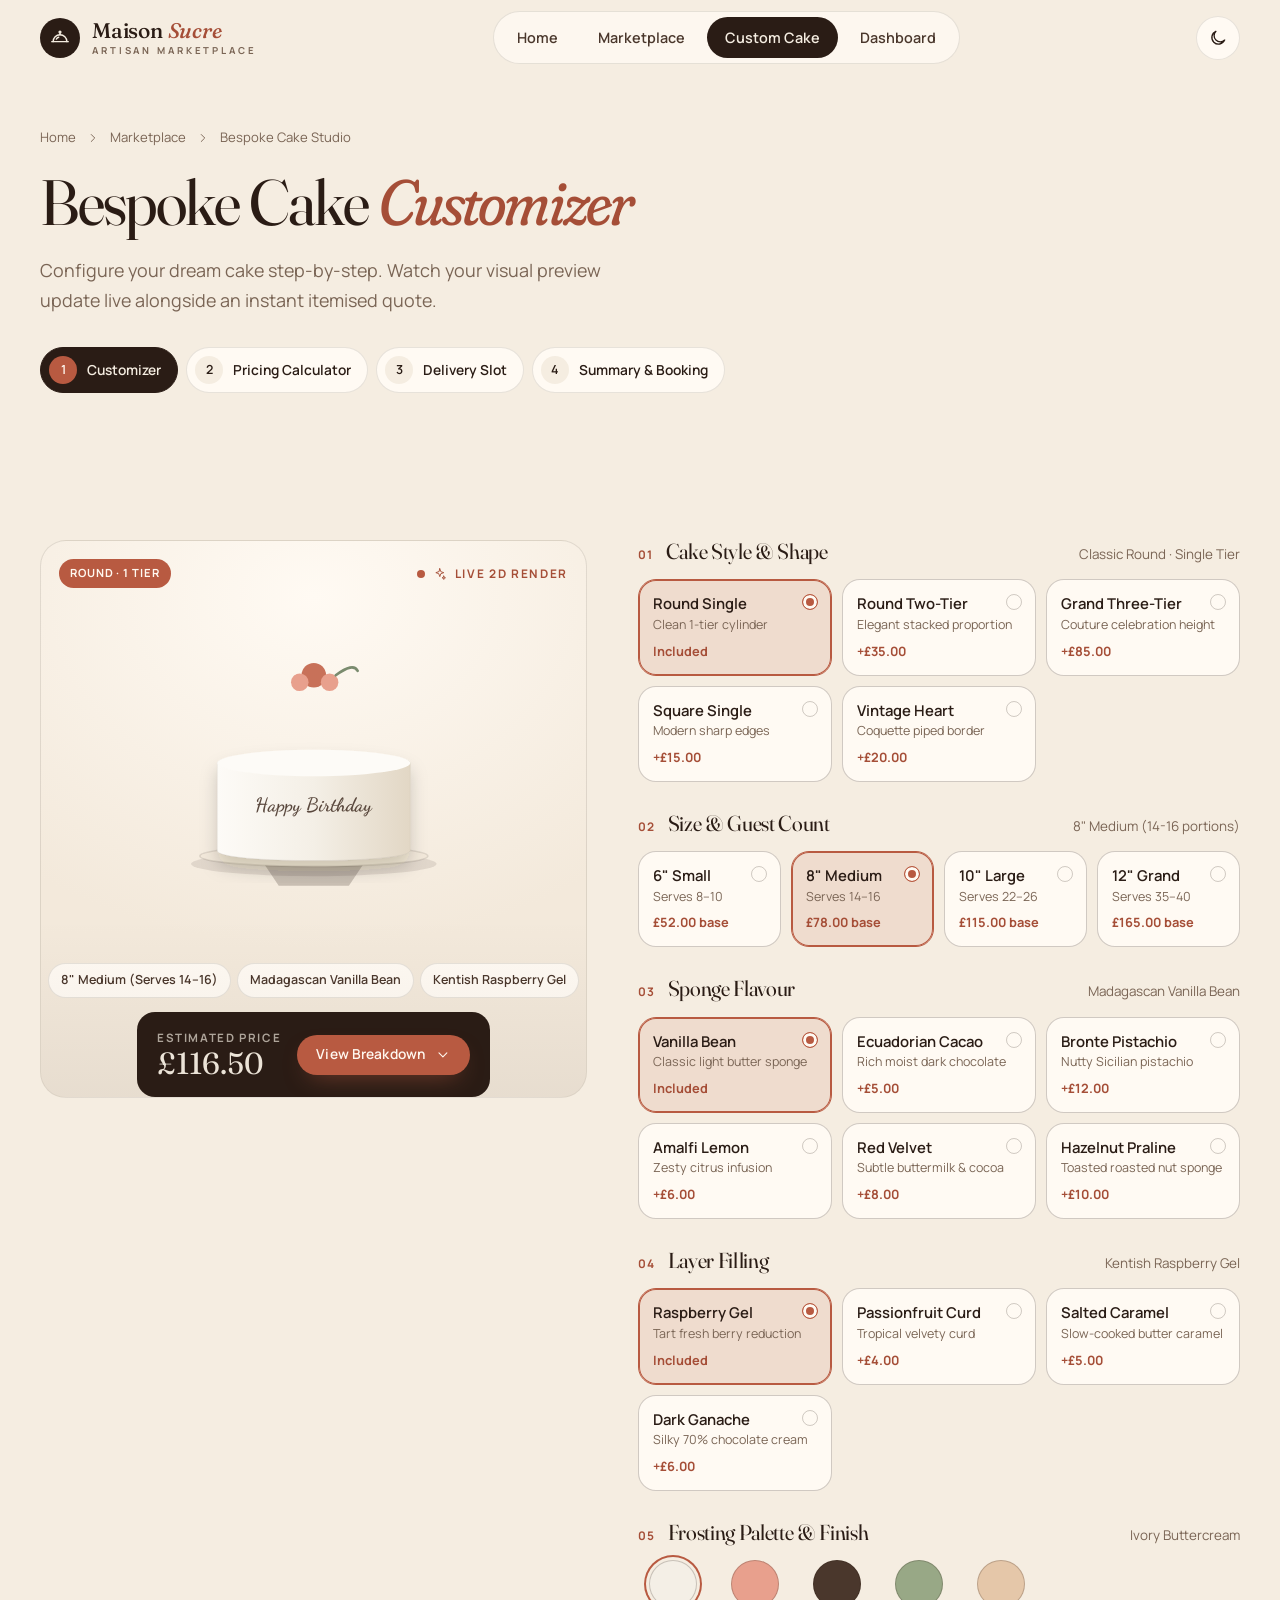
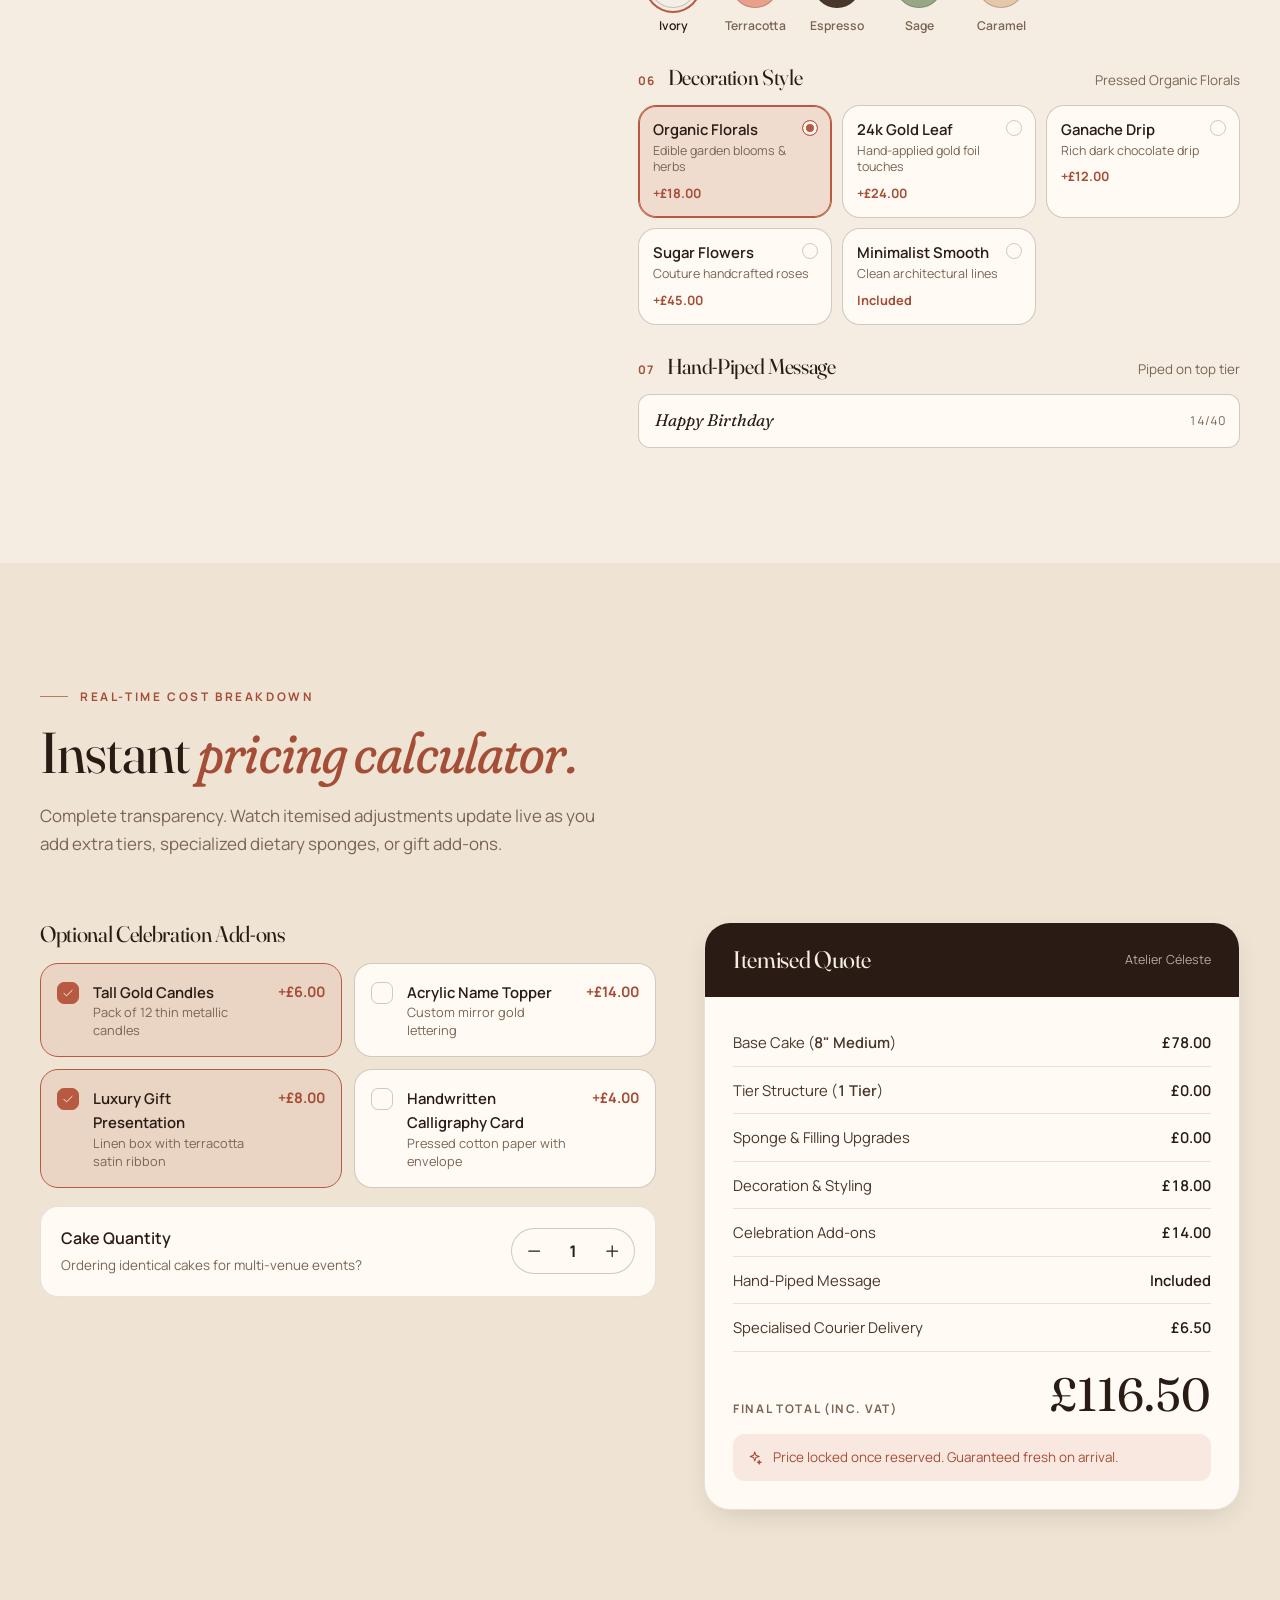
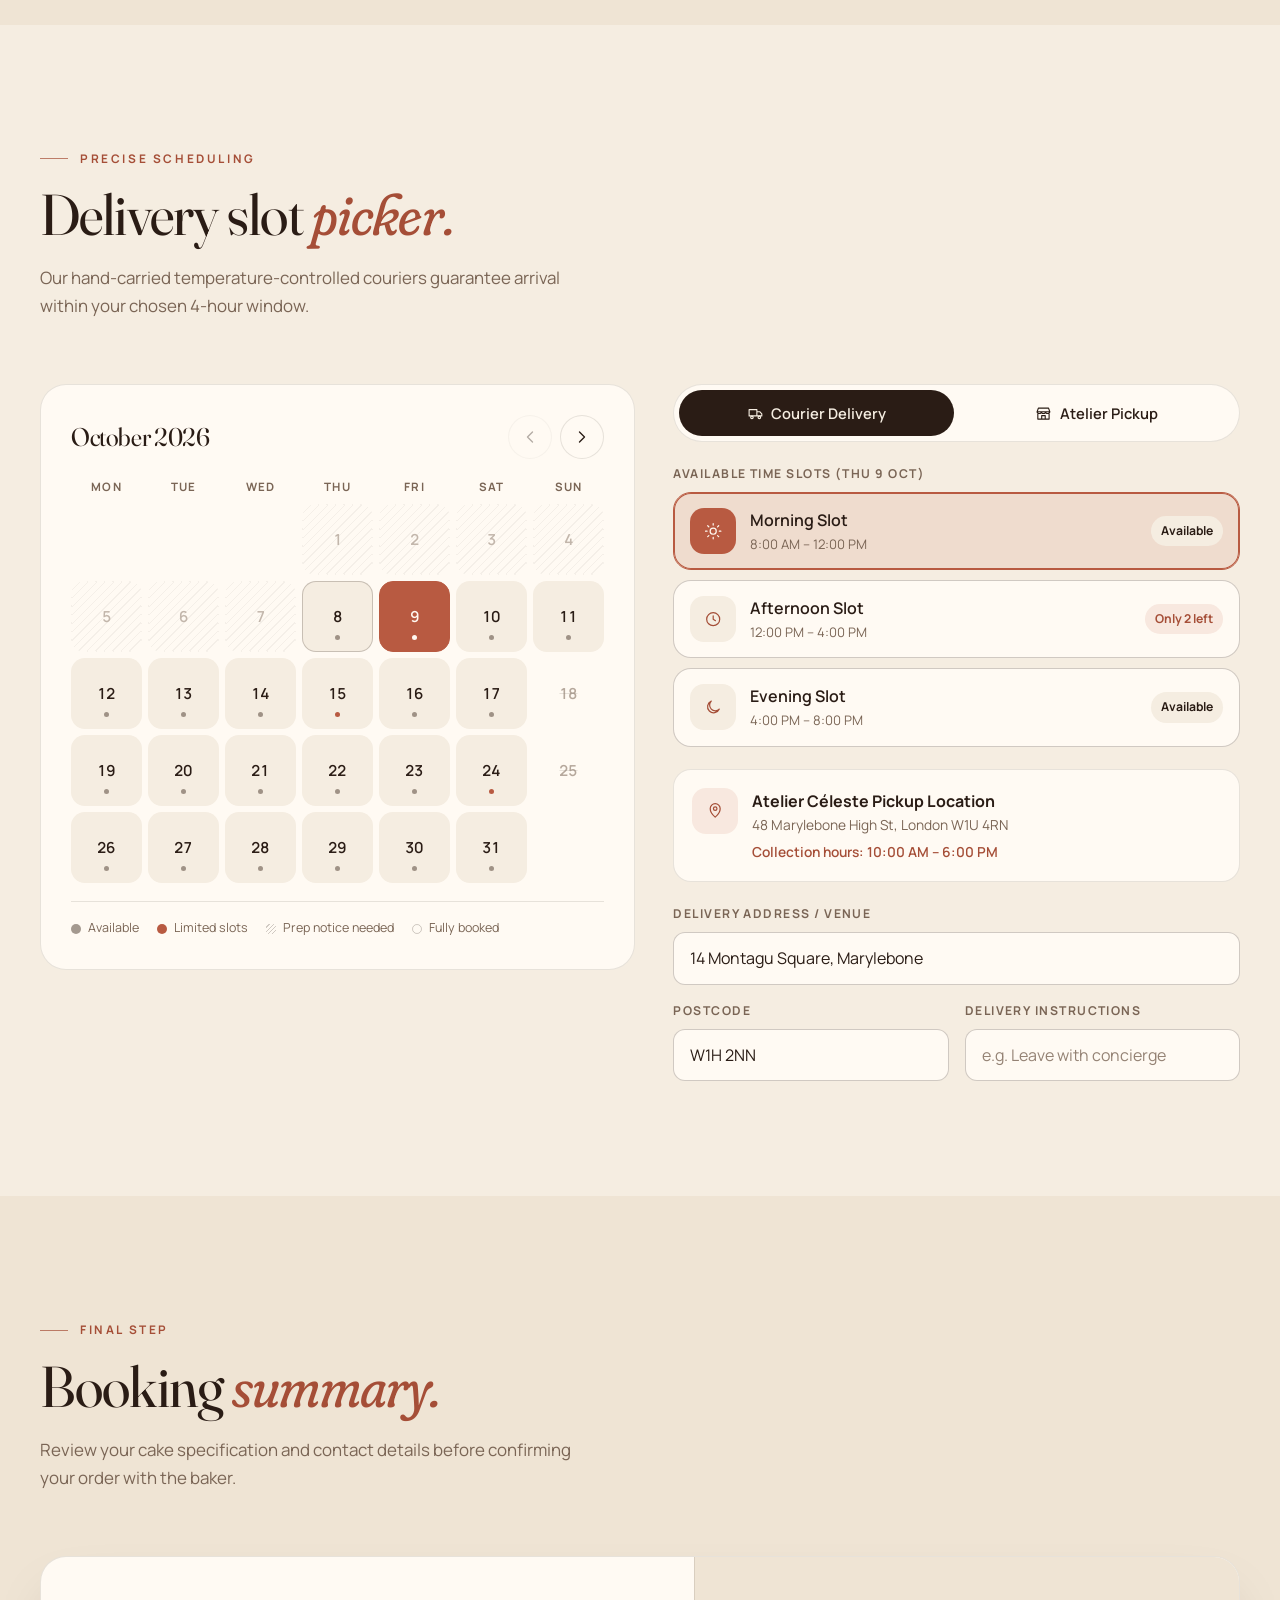
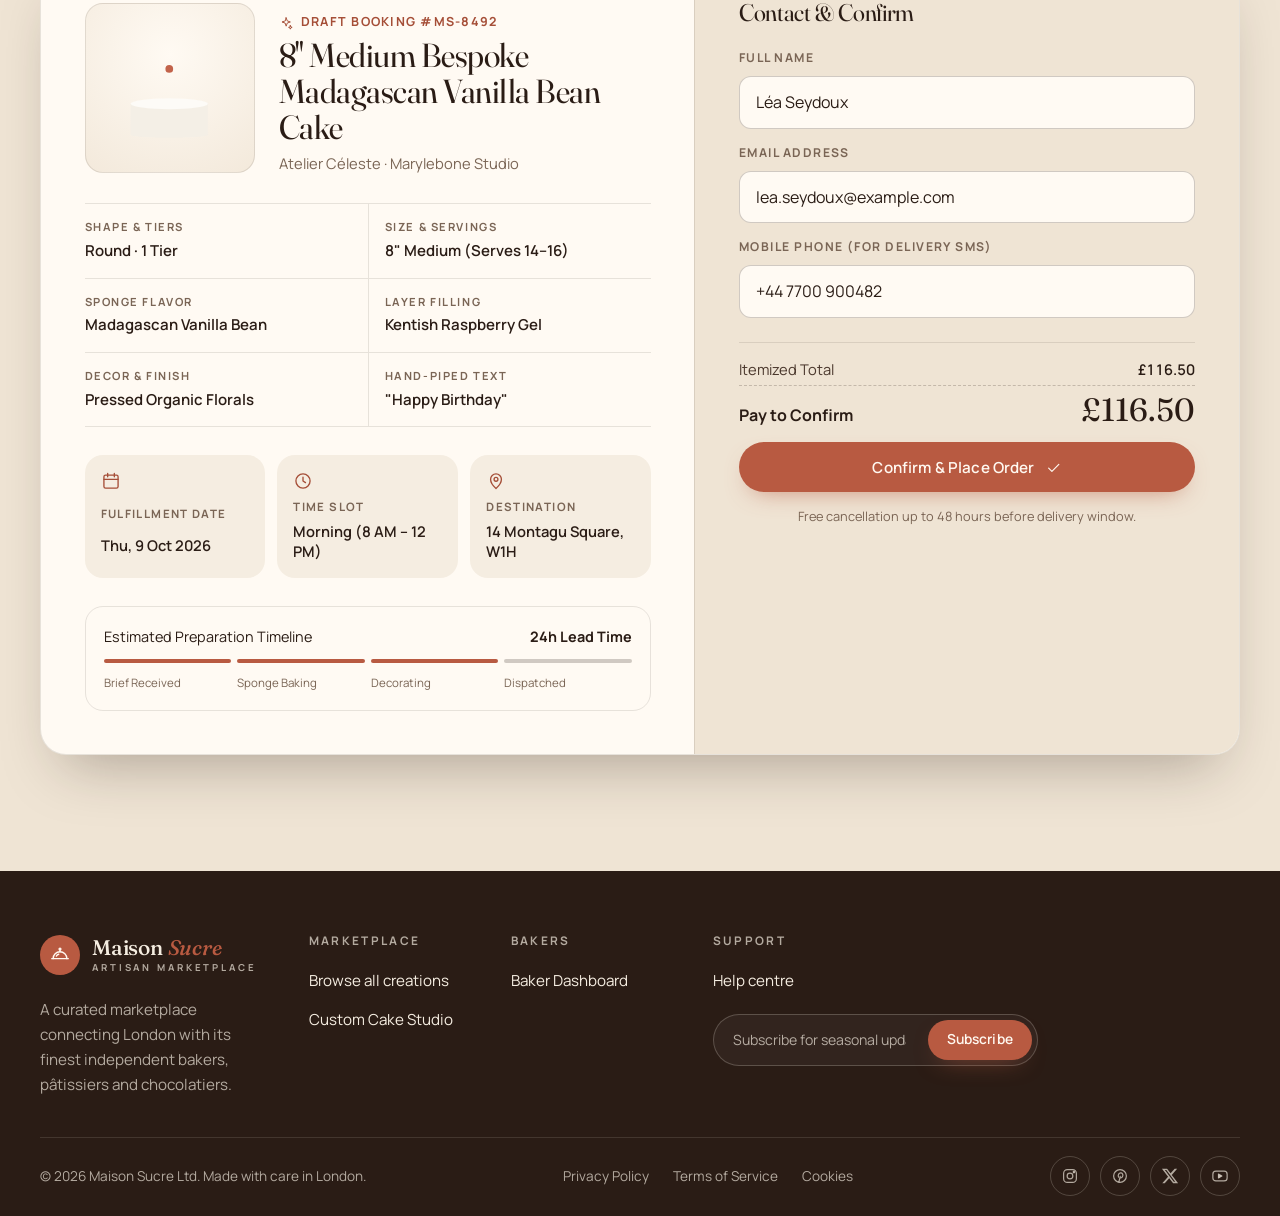
==== custom-cake.html @ 357fb2fd "first commit" ====
<!DOCTYPE html>
<html lang="en" data-theme="light">
<head>
  <meta charset="UTF-8">
  <meta name="viewport" content="width=device-width, initial-scale=1">
  <title>Custom Cake Studio &amp; Booking Engine — Maison Sucre</title>
  <meta name="description" content="Design your bespoke cake online with real-time visual customizer, instant itemised pricing, calendar slot picker, and direct artisan booking in London.">
  <meta name="theme-color" content="#2A1C15">
  <link rel="icon" type="image/svg+xml" href="favicon.svg">
  <script>(function(){try{var t=localStorage.getItem('ms-theme');if(!t){t=window.matchMedia('(prefers-color-scheme: dark)').matches?'dark':'light';}document.documentElement.setAttribute('data-theme',t);}catch(e){}})();</script>
  <link rel="preconnect" href="https://fonts.googleapis.com">
  <link rel="preconnect" href="https://fonts.gstatic.com" crossorigin>
  <link href="https://fonts.googleapis.com/css2?family=Fraunces:ital,opsz,wght,SOFT@0,9..144,300..600,0..100;1,9..144,300..600,0..100&family=Manrope:wght@400;500;600;700&family=Playfair+Display:ital@1&family=Dancing+Script:wght@600&display=swap" rel="stylesheet">
  <link rel="stylesheet" href="css/style.css">
</head>
<body>
  <a class="visually-hidden" href="#main">Skip to content</a>

  <!-- ============ HEADER ============ -->
  <header class="site-header">
    <div class="container header-inner">
      <a href="index.html" class="logo" aria-label="Maison Sucre — Home">
        <span class="logo-mark"><svg viewBox="0 0 24 24" fill="none" stroke="currentColor" stroke-width="1.5" stroke-linecap="round"><path d="M4.5 16a7.5 7.5 0 0 1 15 0"/><path d="M3 16h18M12 6.5V8.5"/><circle cx="12" cy="5.5" r="1"/><path d="M8 13.2a4.5 4.5 0 0 1 2.6-2"/></svg></span>
        <span class="logo-text"><strong>Maison <em>Sucre</em></strong><small>Artisan Marketplace</small></span>
      </a>
      <nav class="main-nav" aria-label="Primary">
        <a href="index.html">Home</a>
        <a href="marketplace.html">Marketplace</a>
        <a href="custom-cake.html" aria-current="page">Custom Cake</a>
        <a href="dashboard.html">Dashboard</a>
      </nav>
      <div class="header-actions">
        <button class="icon-btn theme-toggle" type="button" data-theme-toggle aria-label="Switch to dark theme">
          <svg class="i i-moon" aria-hidden="true"><use href="#i-moon"></use></svg>
          <svg class="i i-sun" aria-hidden="true"><use href="#i-sun"></use></svg>
        </button>
        <button class="icon-btn nav-toggle" type="button" aria-controls="mobile-menu" aria-expanded="false" aria-label="Open menu">
          <svg class="i" aria-hidden="true"><use href="#i-menu"></use></svg>
        </button>
      </div>
    </div>
  </header>
  <nav class="mobile-menu" id="mobile-menu" aria-label="Mobile">
    <a class="mm-link" href="index.html">Home <svg class="i"><use href="#i-arrow-up-right"></use></svg></a>
    <a class="mm-link" href="marketplace.html">Marketplace <svg class="i"><use href="#i-arrow-up-right"></use></svg></a>
    <a class="mm-link" href="custom-cake.html" aria-current="page">Custom Cake <svg class="i"><use href="#i-arrow-up-right"></use></svg></a>
    <a class="mm-link" href="dashboard.html">Baker Dashboard <svg class="i"><use href="#i-arrow-up-right"></use></svg></a>
    <a href="#customizer" class="btn btn--primary btn--block">Design Your Cake</a>
    <p class="mm-foot">Same-day delivery across Central London · Order by 2 PM</p>
  </nav>

  <main id="main">
    <!-- ============ HERO & NAVIGATION RAIL ============ -->
    <section class="page-hero" style="padding-bottom: 32px;">
      <div class="container">
        <div class="crumbs">
          <a href="index.html">Home</a> <svg class="i"><use href="#i-chevron-right"></use></svg>
          <a href="marketplace.html">Marketplace</a> <svg class="i"><use href="#i-chevron-right"></use></svg>
          <span>Bespoke Cake Studio</span>
        </div>
        <h1 style="font-size: clamp(2.4rem, 5vw, 4.4rem);">Bespoke Cake <em>Customizer</em></h1>
        <p class="lead">Configure your dream cake step-by-step. Watch your visual preview update live alongside an instant itemised quote.</p>

        <div class="step-rail">
          <a href="#customizer" class="is-current"><span>1</span> Customizer</a>
          <a href="#pricing"><span>2</span> Pricing Calculator</a>
          <a href="#delivery"><span>3</span> Delivery Slot</a>
          <a href="#summary"><span>4</span> Summary &amp; Booking</a>
        </div>
      </div>
    </section>

    <!-- ============ SECTION 1 — CAKE CUSTOMIZER ============ -->
    <section class="section" id="customizer" aria-labelledby="customizer-title">
      <div class="container builder">
        <!-- Visual Preview Canvas (Sticky) -->
        <div class="stage-wrap">
          <div class="stage">
            <div class="stage-top">
              <span class="badge badge--accent" id="preview-shape-tag">Round Tier</span>
              <span class="cx-live"><svg class="i"><use href="#i-sparkle"></use></svg> Live 2D Render</span>
            </div>

            <svg class="stage-svg" id="cake-svg" viewBox="0 0 400 400" fill="none" xmlns="http://www.w3.org/2000/svg">
              <defs>
                <filter id="shadow" x="-10%" y="-10%" width="120%" height="130%">
                  <feDropShadow dx="0" dy="12" stdDeviation="10" flood-color="#2A1C15" flood-opacity="0.18"/>
                </filter>
                <linearGradient id="frostGrad" x1="0" y1="0" x2="1" y2="0">
                  <stop offset="0%" id="gradStop1" stop-color="#FDFBF7"/>
                  <stop offset="50%" id="gradStop2" stop-color="#F4EFE6"/>
                  <stop offset="100%" id="gradStop3" stop-color="#E2D7C5"/>
                </linearGradient>
              </defs>
              <!-- Stand -->
              <ellipse cx="200" cy="335" rx="140" ry="14" fill="#2A1C15" opacity="0.1"/>
              <path d="M140 330 C140 320, 260 320, 260 330 L240 360 L160 360 Z" fill="var(--line-strong)"/>
              <ellipse cx="200" cy="326" rx="130" ry="12" fill="var(--surface-2)" stroke="var(--line)" stroke-width="2"/>

              <!-- Bottom Tier (Tier 1) -->
              <g id="svg-tier-1" filter="url(#shadow)">
                <path id="t1-body" d="M90 220 C90 205, 310 205, 310 220 L310 320 C310 335, 90 335, 90 320 Z" fill="url(#frostGrad)" stroke="rgba(0,0,0,0.06)" stroke-width="1"/>
                <ellipse id="t1-top" cx="200" cy="220" rx="110" ry="15" fill="#FFF9EF"/>
              </g>

              <!-- Middle Tier (Tier 2) -->
              <g id="svg-tier-2" filter="url(#shadow)">
                <path id="t2-body" d="M120 135 C120 123, 280 123, 280 135 L280 220 C280 232, 120 232, 120 220 Z" fill="url(#frostGrad)" stroke="rgba(0,0,0,0.06)" stroke-width="1"/>
                <ellipse id="t2-top" cx="200" cy="135" rx="80" ry="12" fill="#FFF9EF"/>
              </g>

              <!-- Top Tier (Tier 3) -->
              <g id="svg-tier-3" filter="url(#shadow)" style="display:none;">
                <path id="t3-body" d="M145 70 C145 60, 255 60, 255 70 L255 135 C255 145, 145 145, 145 135 Z" fill="url(#frostGrad)" stroke="rgba(0,0,0,0.06)" stroke-width="1"/>
                <ellipse id="t3-top" cx="200" cy="70" rx="55" ry="9" fill="#FFF9EF"/>
              </g>

              <!-- Drip Overlay -->
              <g id="svg-drip" opacity="0">
                <path d="M120 136 C130 155, 140 140, 150 165 C160 140, 175 170, 190 138 C205 160, 220 145, 235 172 C245 140, 260 160, 280 136" stroke="#5C3A21" stroke-width="6" stroke-linecap="round" fill="none"/>
              </g>

              <!-- Flowers / Decoration -->
              <g id="svg-decor-florals">
                <circle cx="200" cy="120" r="14" fill="var(--terra)" opacity="0.9"/>
                <circle cx="218" cy="128" r="10" fill="#E8A08D"/>
                <circle cx="184" cy="128" r="10" fill="#E8A08D"/>
                <path d="M225 120 Q245 105 250 115" stroke="#7A8B6E" stroke-width="3" stroke-linecap="round"/>
              </g>

              <!-- Pipe Text -->
              <text id="svg-msg-text" x="200" y="275" text-anchor="middle" font-family="'Dancing Script', cursive" font-size="22" font-weight="bold" fill="#4A372C" opacity="0.9">Happy Birthday</text>
            </svg>

            <div class="stage-meta">
              <span id="meta-size">8" Medium (Serves 16)</span>
              <span id="meta-flavor">Vanilla Bean Sponge</span>
              <span id="meta-fill">Raspberry Gel</span>
            </div>

            <div class="stage-price">
              <div><small>Estimated Price</small><strong id="stage-price-val">£88.00</strong></div>
              <a href="#pricing" class="btn btn--primary btn--sm">View Breakdown <svg class="i"><use href="#i-chevron-down"></use></svg></a>
            </div>
          </div>
        </div>

        <!-- Customization Form Controls -->
        <div class="opt-panel">
          <h2 id="customizer-title" class="visually-hidden">Cake Customizer Options</h2>

          <!-- 1. Cake Shape & Tiers -->
          <div class="opt-group">
            <div class="opt-group-head">
              <h3><span>01</span> Cake Style &amp; Shape</h3>
              <output id="out-shape">Classic Round · Single Tier</output>
            </div>
            <div class="opt-grid opt-grid--3" role="radiogroup" aria-label="Cake Style">
              <button class="opt" type="button" role="radio" aria-checked="true" data-opt="shape" data-val="round-1" data-tiers="1" data-shape="Round" data-price="0">
                <strong>Round Single</strong>
                <small>Clean 1-tier cylinder</small>
                <em>Included</em>
              </button>
              <button class="opt" type="button" role="radio" aria-checked="false" data-opt="shape" data-val="round-2" data-tiers="2" data-shape="Round" data-price="35">
                <strong>Round Two-Tier</strong>
                <small>Elegant stacked proportion</small>
                <em>+£35.00</em>
              </button>
              <button class="opt" type="button" role="radio" aria-checked="false" data-opt="shape" data-val="round-3" data-tiers="3" data-shape="Round" data-price="85">
                <strong>Grand Three-Tier</strong>
                <small>Couture celebration height</small>
                <em>+£85.00</em>
              </button>
              <button class="opt" type="button" role="radio" aria-checked="false" data-opt="shape" data-val="square-1" data-tiers="1" data-shape="Square" data-price="15">
                <strong>Square Single</strong>
                <small>Modern sharp edges</small>
                <em>+£15.00</em>
              </button>
              <button class="opt" type="button" role="radio" aria-checked="false" data-opt="shape" data-val="heart-1" data-tiers="1" data-shape="Heart" data-price="20">
                <strong>Vintage Heart</strong>
                <small>Coquette piped border</small>
                <em>+£20.00</em>
              </button>
            </div>
          </div>

          <!-- 2. Cake Size & Portion -->
          <div class="opt-group">
            <div class="opt-group-head">
              <h3><span>02</span> Size &amp; Guest Count</h3>
              <output id="out-size">8" Medium (14-16 portions)</output>
            </div>
            <div class="opt-grid opt-grid--4" role="radiogroup" aria-label="Cake Size">
              <button class="opt" type="button" role="radio" aria-checked="false" data-opt="size" data-val="6" data-label="6&quot; Small" data-serves="Serves 8-10" data-price="52">
                <strong>6" Small</strong>
                <small>Serves 8–10</small>
                <em>£52.00 base</em>
              </button>
              <button class="opt" type="button" role="radio" aria-checked="true" data-opt="size" data-val="8" data-label="8&quot; Medium" data-serves="Serves 14-16" data-price="78">
                <strong>8" Medium</strong>
                <small>Serves 14–16</small>
                <em>£78.00 base</em>
              </button>
              <button class="opt" type="button" role="radio" aria-checked="false" data-opt="size" data-val="10" data-label="10&quot; Large" data-serves="Serves 22-26" data-price="115">
                <strong>10" Large</strong>
                <small>Serves 22–26</small>
                <em>£115.00 base</em>
              </button>
              <button class="opt" type="button" role="radio" aria-checked="false" data-opt="size" data-val="12" data-label="12&quot; Grand" data-serves="Serves 35-40" data-price="165">
                <strong>12" Grand</strong>
                <small>Serves 35–40</small>
                <em>£165.00 base</em>
              </button>
            </div>
          </div>

          <!-- 3. Sponge Flavor -->
          <div class="opt-group">
            <div class="opt-group-head">
              <h3><span>03</span> Sponge Flavour</h3>
              <output id="out-flavor">Madagascan Vanilla Bean</output>
            </div>
            <div class="opt-grid opt-grid--3" role="radiogroup" aria-label="Sponge Flavor">
              <button class="opt" type="button" role="radio" aria-checked="true" data-opt="flavor" data-val="vanilla" data-label="Madagascan Vanilla Bean" data-price="0">
                <strong>Vanilla Bean</strong>
                <small>Classic light butter sponge</small>
                <em>Included</em>
              </button>
              <button class="opt" type="button" role="radio" aria-checked="false" data-opt="flavor" data-val="chocolate" data-label="70% Ecuadorian Cacao" data-price="5">
                <strong>Ecuadorian Cacao</strong>
                <small>Rich moist dark chocolate</small>
                <em>+£5.00</em>
              </button>
              <button class="opt" type="button" role="radio" aria-checked="false" data-opt="flavor" data-val="pistachio" data-label="Bronte Pistachio &amp; Cardamom" data-price="12">
                <strong>Bronte Pistachio</strong>
                <small>Nutty Sicilian pistachio</small>
                <em>+£12.00</em>
              </button>
              <button class="opt" type="button" role="radio" aria-checked="false" data-opt="flavor" data-val="lemon" data-label="Amalfi Lemon &amp; Elderflower" data-price="6">
                <strong>Amalfi Lemon</strong>
                <small>Zesty citrus infusion</small>
                <em>+£6.00</em>
              </button>
              <button class="opt" type="button" role="radio" aria-checked="false" data-opt="flavor" data-val="redvelvet" data-label="Red Velvet &amp; Cocoa" data-price="8">
                <strong>Red Velvet</strong>
                <small>Subtle buttermilk &amp; cocoa</small>
                <em>+£8.00</em>
              </button>
              <button class="opt" type="button" role="radio" aria-checked="false" data-opt="flavor" data-val="hazelnut" data-label="Piedmont Hazelnut Praline" data-price="10">
                <strong>Hazelnut Praline</strong>
                <small>Toasted roasted nut sponge</small>
                <em>+£10.00</em>
              </button>
            </div>
          </div>

          <!-- 4. Filling & Compote -->
          <div class="opt-group">
            <div class="opt-group-head">
              <h3><span>04</span> Layer Filling</h3>
              <output id="out-filling">Kentish Raspberry Gel</output>
            </div>
            <div class="opt-grid opt-grid--3" role="radiogroup" aria-label="Filling">
              <button class="opt" type="button" role="radio" aria-checked="true" data-opt="filling" data-val="raspberry" data-label="Kentish Raspberry Gel" data-price="0">
                <strong>Raspberry Gel</strong>
                <small>Tart fresh berry reduction</small>
                <em>Included</em>
              </button>
              <button class="opt" type="button" role="radio" aria-checked="false" data-opt="filling" data-val="passionfruit" data-label="Passionfruit &amp; Mango Curd" data-price="4">
                <strong>Passionfruit Curd</strong>
                <small>Tropical velvety curd</small>
                <em>+£4.00</em>
              </button>
              <button class="opt" type="button" role="radio" aria-checked="false" data-opt="filling" data-val="caramel" data-label="Maldon Sea Salt Caramel" data-price="5">
                <strong>Salted Caramel</strong>
                <small>Slow-cooked butter caramel</small>
                <em>+£5.00</em>
              </button>
              <button class="opt" type="button" role="radio" aria-checked="false" data-opt="filling" data-val="chocolate-ganache" data-label="Dark Chocolate Ganache" data-price="6">
                <strong>Dark Ganache</strong>
                <small>Silky 70% chocolate cream</small>
                <em>+£6.00</em>
              </button>
            </div>
          </div>

          <!-- 5. Frosting Palette -->
          <div class="opt-group">
            <div class="opt-group-head">
              <h3><span>05</span> Frosting Palette &amp; Finish</h3>
              <output id="out-frosting">Ivory Buttercream</output>
            </div>
            <div class="swatches" role="radiogroup" aria-label="Frosting color">
              <button class="swatch" type="button" role="radio" aria-checked="true" data-color="#F9F5EC" data-hex1="#FDFBF7" data-hex2="#F4EFE6" data-hex3="#E2D7C5" data-name="Ivory Cream">
                <span style="background: #F4EFE6;"></span> Ivory
              </button>
              <button class="swatch" type="button" role="radio" aria-checked="false" data-color="#E8A08D" data-hex1="#FAD8CF" data-hex2="#E8A08D" data-hex3="#C2634A" data-name="Terracotta Coral">
                <span style="background: #E8A08D;"></span> Terracotta
              </button>
              <button class="swatch" type="button" role="radio" aria-checked="false" data-color="#4A372C" data-hex1="#6B5243" data-hex2="#4A372C" data-hex3="#2A1C15" data-name="Deep Espresso">
                <span style="background: #4A372C;"></span> Espresso
              </button>
              <button class="swatch" type="button" role="radio" aria-checked="false" data-color="#98A886" data-hex1="#C6D3B8" data-hex2="#98A886" data-hex3="#6E7E5D" data-name="Sage Green">
                <span style="background: #98A886;"></span> Sage
              </button>
              <button class="swatch" type="button" role="radio" aria-checked="false" data-color="#E5C7A9" data-hex1="#F6E4D0" data-hex2="#E5C7A9" data-hex3="#C69E7B" data-name="Warm Caramel">
                <span style="background: #E5C7A9;"></span> Caramel
              </button>
            </div>
          </div>

          <!-- 6. Decoration Style -->
          <div class="opt-group">
            <div class="opt-group-head">
              <h3><span>06</span> Decoration Style</h3>
              <output id="out-decor">Pressed Organic Florals</output>
            </div>
            <div class="opt-grid opt-grid--3" role="radiogroup" aria-label="Decoration style">
              <button class="opt" type="button" role="radio" aria-checked="true" data-opt="decor" data-val="florals" data-label="Pressed Organic Florals" data-price="18">
                <strong>Organic Florals</strong>
                <small>Edible garden blooms &amp; herbs</small>
                <em>+£18.00</em>
              </button>
              <button class="opt" type="button" role="radio" aria-checked="false" data-opt="decor" data-val="gold-leaf" data-label="24k Gold Leaf Accents" data-price="24">
                <strong>24k Gold Leaf</strong>
                <small>Hand-applied gold foil touches</small>
                <em>+£24.00</em>
              </button>
              <button class="opt" type="button" role="radio" aria-checked="false" data-opt="decor" data-val="ganache-drip" data-label="Glossy Ganache Drip" data-price="12">
                <strong>Ganache Drip</strong>
                <small>Rich dark chocolate drip</small>
                <em>+£12.00</em>
              </button>
              <button class="opt" type="button" role="radio" aria-checked="false" data-opt="decor" data-val="sugar-flowers" data-label="Hand-sculpted Sugar Flowers" data-price="45">
                <strong>Sugar Flowers</strong>
                <small>Couture handcrafted roses</small>
                <em>+£45.00</em>
              </button>
              <button class="opt" type="button" role="radio" aria-checked="false" data-opt="decor" data-val="minimalist" data-label="Minimalist Smooth Finish" data-price="0">
                <strong>Minimalist Smooth</strong>
                <small>Clean architectural lines</small>
                <em>Included</em>
              </button>
            </div>
          </div>

          <!-- 7. Personalized Message -->
          <div class="opt-group">
            <div class="opt-group-head">
              <h3><span>07</span> Hand-Piped Message</h3>
              <output id="out-msg">Piped on top tier</output>
            </div>
            <div class="field msg-field">
              <label for="cake-msg-input" class="visually-hidden">Personalized Message</label>
              <input class="input" id="cake-msg-input" type="text" maxlength="40" placeholder="e.g. Happy 30th Birthday Léa!" value="Happy Birthday">
              <span class="count" id="msg-count">14/40</span>
            </div>
          </div>
        </div>
      </div>
    </section>

    <!-- ============ SECTION 2 — INSTANT PRICING CALCULATOR ============ -->
    <section class="section section--alt" id="pricing" aria-labelledby="pricing-title">
      <div class="container">
        <div class="section-head reveal">
          <div class="section-head__text">
            <span class="eyebrow">Real-Time Cost Breakdown</span>
            <h2 id="pricing-title">Instant <em>pricing calculator.</em></h2>
            <p>Complete transparency. Watch itemised adjustments update live as you add extra tiers, specialized dietary sponges, or gift add-ons.</p>
          </div>
        </div>

        <div class="pricing-grid reveal">
          <div>
            <h3 style="font-size: 1.4rem; margin-bottom: 16px;">Optional Celebration Add-ons</h3>
            <div class="addons">
              <label class="addon">
                <input type="checkbox" data-addon="candles" data-price="6" checked>
                <span class="tick"><svg class="i"><use href="#i-check"></use></svg></span>
                <div>
                  <strong>Tall Gold Candles</strong>
                  <small>Pack of 12 thin metallic candles</small>
                </div>
                <b>+£6.00</b>
              </label>

              <label class="addon">
                <input type="checkbox" data-addon="topper" data-price="14">
                <span class="tick"><svg class="i"><use href="#i-check"></use></svg></span>
                <div>
                  <strong>Acrylic Name Topper</strong>
                  <small>Custom mirror gold lettering</small>
                </div>
                <b>+£14.00</b>
              </label>

              <label class="addon">
                <input type="checkbox" data-addon="box" data-price="8" checked>
                <span class="tick"><svg class="i"><use href="#i-check"></use></svg></span>
                <div>
                  <strong>Luxury Gift Presentation</strong>
                  <small>Linen box with terracotta satin ribbon</small>
                </div>
                <b>+£8.00</b>
              </label>

              <label class="addon">
                <input type="checkbox" data-addon="card" data-price="4">
                <span class="tick"><svg class="i"><use href="#i-check"></use></svg></span>
                <div>
                  <strong>Handwritten Calligraphy Card</strong>
                  <small>Pressed cotton paper with envelope</small>
                </div>
                <b>+£4.00</b>
              </label>
            </div>

            <div class="qty-row">
              <div>
                <strong>Cake Quantity</strong>
                <small>Ordering identical cakes for multi-venue events?</small>
              </div>
              <div class="stepper">
                <button type="button" id="calc-qty-minus" aria-label="Decrease quantity"><svg class="i"><use href="#i-minus"></use></svg></button>
                <output id="calc-qty-out">1</output>
                <button type="button" id="calc-qty-plus" aria-label="Increase quantity"><svg class="i"><use href="#i-plus"></use></svg></button>
              </div>
            </div>
          </div>

          <!-- Live Receipt Panel -->
          <div class="receipt">
            <div class="receipt-head">
              <h3>Itemised Quote</h3>
              <span id="rcpt-baker-tag">Atelier Céleste</span>
            </div>
            <div class="receipt-body">
              <div class="r-line">
                <span>Base Cake (<span id="rcpt-size">8" Medium</span>)</span>
                <span id="rcpt-base-price">£78.00</span>
              </div>
              <div class="r-line">
                <span>Tier Structure (<span id="rcpt-tiers">Single Tier</span>)</span>
                <span id="rcpt-tier-price">£0.00</span>
              </div>
              <div class="r-line">
                <span>Sponge &amp; Filling Upgrades</span>
                <span id="rcpt-flavor-price">£0.00</span>
              </div>
              <div class="r-line">
                <span>Decoration &amp; Styling</span>
                <span id="rcpt-decor-price">£18.00</span>
              </div>
              <div class="r-line">
                <span>Celebration Add-ons</span>
                <span id="rcpt-addon-price">£14.00</span>
              </div>
              <div class="r-line">
                <span>Hand-Piped Message</span>
                <span class="is-free">Included</span>
              </div>
              <div class="r-line">
                <span>Specialised Courier Delivery</span>
                <span id="rcpt-del-price">£6.50</span>
              </div>
              <div class="r-total">
                <small>Final Total (Inc. VAT)</small>
                <strong id="rcpt-final-total">£116.50</strong>
              </div>
              <div class="r-note">
                <svg class="i"><use href="#i-sparkle"></use></svg> Price locked once reserved. Guaranteed fresh on arrival.
              </div>
            </div>
          </div>
        </div>
      </div>
    </section>

    <!-- ============ SECTION 3 — DELIVERY SLOT PICKER ============ -->
    <section class="section" id="delivery" aria-labelledby="del-title">
      <div class="container">
        <div class="section-head reveal">
          <div class="section-head__text">
            <span class="eyebrow">Precise Scheduling</span>
            <h2 id="del-title">Delivery slot <em>picker.</em></h2>
            <p>Our hand-carried temperature-controlled couriers guarantee arrival within your chosen 4-hour window.</p>
          </div>
        </div>

        <div class="slot-grid reveal">
          <!-- Calendar -->
          <div class="calendar">
            <div class="cal-head">
              <h3 id="cal-month-name">October 2026</h3>
              <div class="cal-nav">
                <button class="icon-btn" type="button" id="cal-prev" aria-label="Previous month" disabled><svg class="i"><use href="#i-chevron-left"></use></svg></button>
                <button class="icon-btn" type="button" id="cal-next" aria-label="Next month"><svg class="i"><use href="#i-chevron-right"></use></svg></button>
              </div>
            </div>

            <div class="cal-week">
              <span>Mon</span><span>Tue</span><span>Wed</span><span>Thu</span><span>Fri</span><span>Sat</span><span>Sun</span>
            </div>
            <div class="cal-days" id="cal-days"></div>

            <div class="cal-legend">
              <span><i class="lg-av"></i> Available</span>
              <span><i class="lg-lim"></i> Limited slots</span>
              <span><i class="lg-prep"></i> Prep notice needed</span>
              <span><i class="lg-full"></i> Fully booked</span>
            </div>
          </div>

          <!-- Slot Side Controls -->
          <div class="slot-side">
            <div class="method-toggle" role="tablist" aria-label="Fulfillment method">
              <button type="button" class="is-active" role="tab" id="tab-delivery" aria-selected="true" data-method="delivery">
                <svg class="i"><use href="#i-truck"></use></svg> Courier Delivery
              </button>
              <button type="button" role="tab" id="tab-pickup" aria-selected="false" data-method="pickup">
                <svg class="i"><use href="#i-store"></use></svg> Atelier Pickup
              </button>
            </div>

            <div id="method-delivery-panel" class="field">
              <span class="field-label">Available Time Slots (<span id="sel-date-text">Thu 9 Oct</span>)</span>
              <div class="slots" id="slot-list" role="radiogroup" aria-label="Delivery time slots">
                <button class="slot" type="button" role="radio" aria-checked="true" data-slot="Morning (8 AM – 12 PM)">
                  <span class="slot-ico"><svg class="i"><use href="#i-sun"></use></svg></span>
                  <div>
                    <strong>Morning Slot</strong>
                    <small>8:00 AM – 12:00 PM</small>
                  </div>
                  <span class="slot-cap">Available</span>
                </button>
                <button class="slot" type="button" role="radio" aria-checked="false" data-slot="Afternoon (12 PM – 4 PM)">
                  <span class="slot-ico"><svg class="i"><use href="#i-clock"></use></svg></span>
                  <div>
                    <strong>Afternoon Slot</strong>
                    <small>12:00 PM – 4:00 PM</small>
                  </div>
                  <span class="slot-cap is-low">Only 2 left</span>
                </button>
                <button class="slot" type="button" role="radio" aria-checked="false" data-slot="Evening (4 PM – 8 PM)">
                  <span class="slot-ico"><svg class="i"><use href="#i-moon"></use></svg></span>
                  <div>
                    <strong>Evening Slot</strong>
                    <small>4:00 PM – 8:00 PM</small>
                  </div>
                  <span class="slot-cap">Available</span>
                </button>
              </div>
            </div>

            <div id="method-pickup-panel" class="pickup-card" hidden>
              <span class="slot-ico"><svg class="i"><use href="#i-pin"></use></svg></span>
              <div>
                <strong>Atelier Céleste Pickup Location</strong>
                <small>48 Marylebone High St, London W1U 4RN</small>
                <small style="color: var(--accent-text); font-weight: 600; margin-top: 4px;">Collection hours: 10:00 AM – 6:00 PM</small>
              </div>
            </div>

            <div class="form-grid">
              <div class="field span-2">
                <label for="cust-address">Delivery Address / Venue</label>
                <input class="input" id="cust-address" type="text" placeholder="Street address, building name or hotel venue" value="14 Montagu Square, Marylebone" required>
              </div>
              <div class="field">
                <label for="cust-postcode">Postcode</label>
                <input class="input" id="cust-postcode" type="text" value="W1H 2NN" required>
              </div>
              <div class="field">
                <label for="cust-instructions">Delivery Instructions</label>
                <input class="input" id="cust-instructions" type="text" placeholder="e.g. Leave with concierge">
              </div>
            </div>
          </div>
        </div>
      </div>
    </section>

    <!-- ============ SECTION 4 — BOOKING SUMMARY ============ -->
    <section class="section section--alt" id="summary" aria-labelledby="sum-title">
      <div class="container">
        <div class="section-head reveal">
          <div class="section-head__text">
            <span class="eyebrow">Final Step</span>
            <h2 id="sum-title">Booking <em>summary.</em></h2>
            <p>Review your cake specification and contact details before confirming your order with the baker.</p>
          </div>
        </div>

        <div class="summary reveal">
          <div class="summary-main">
            <div class="sum-hero">
              <div class="sum-cake" id="sum-cake-render"></div>
              <div>
                <span class="sum-ref"><svg class="i"><use href="#i-sparkle"></use></svg> Draft Booking #MS-8492</span>
                <h3 id="sum-cake-title">8" Bespoke Vanilla Bean Cake</h3>
                <p id="sum-cake-sub">Atelier Céleste · Marylebone Studio</p>
              </div>
            </div>

            <div class="sum-specs">
              <div><small>Shape &amp; Tiers</small><span id="sum-spec-shape">Round · Single Tier</span></div>
              <div><small>Size &amp; Servings</small><span id="sum-spec-size">8" (14-16 portions)</span></div>
              <div><small>Sponge Flavor</small><span id="sum-spec-flavor">Madagascan Vanilla</span></div>
              <div><small>Layer Filling</small><span id="sum-spec-filling">Raspberry Gel</span></div>
              <div><small>Decor &amp; Finish</small><span id="sum-spec-decor">Pressed Organic Florals</span></div>
              <div><small>Hand-Piped Text</small><span id="sum-spec-msg">"Happy Birthday"</span></div>
            </div>

            <div class="sum-delivery">
              <div>
                <svg class="i"><use href="#i-calendar"></use></svg>
                <small>Fulfillment Date</small>
                <span id="sum-date">Thu, 9 Oct 2026</span>
              </div>
              <div>
                <svg class="i"><use href="#i-clock"></use></svg>
                <small>Time Slot</small>
                <span id="sum-slot">Morning (8 AM – 12 PM)</span>
              </div>
              <div>
                <svg class="i"><use href="#i-pin"></use></svg>
                <small>Destination</small>
                <span id="sum-address">14 Montagu Square, W1H</span>
              </div>
            </div>

            <div class="prep-bar">
              <div class="prep-bar-head">
                <span>Estimated Preparation Timeline</span>
                <strong>24h Lead Time</strong>
              </div>
              <div class="prep-track"><span class="on"></span><span class="on"></span><span class="on"></span><span></span></div>
              <div class="prep-labels"><span>Brief Received</span><span>Sponge Baking</span><span>Decorating</span><span>Dispatched</span></div>
            </div>
          </div>

          <div class="summary-side">
            <h3 class="sum-side-title">Contact &amp; Confirm</h3>
            <form id="booking-confirm-form" novalidate style="display:grid; gap:14px;">
              <div class="field">
                <label for="cust-name">Full Name</label>
                <input class="input" id="cust-name" type="text" value="Léa Seydoux" required>
              </div>
              <div class="field">
                <label for="cust-email">Email Address</label>
                <input class="input" id="cust-email" type="email" value="lea.seydoux@example.com" required>
              </div>
              <div class="field">
                <label for="cust-phone">Mobile Phone (for delivery SMS)</label>
                <input class="input" id="cust-phone" type="tel" value="+44 7700 900482" required>
              </div>

              <div style="margin-top: 10px; padding-top: 14px; border-top: 1px solid var(--line);">
                <div class="estimate-line"><span>Itemized Total</span><span id="sum-tot-val">£116.50</span></div>
                <div class="estimate-total" style="padding-top: 8px;">
                  <span>Pay to Confirm</span>
                  <strong id="sum-pay-val">£116.50</strong>
                </div>
              </div>

              <button type="submit" class="btn btn--primary btn--block" id="confirm-booking-btn">
                Confirm &amp; Place Order <svg class="i i--move"><use href="#i-check"></use></svg>
              </button>
              <p class="confirm-note">Free cancellation up to 48 hours before delivery window.</p>
            </form>
          </div>
        </div>
      </div>
    </section>
  </main>

  <!-- ============ CONFIRMATION MODAL ============ -->
  <div class="modal" id="confirm-modal" hidden aria-modal="true" role="dialog" aria-labelledby="confirm-modal-title">
    <div class="modal-dialog confirm-dialog">
      <button class="icon-btn modal-close" type="button" data-close-modal aria-label="Close dialog">
        <svg class="i"><use href="#i-close"></use></svg>
      </button>
      <div class="confirm-seal">
        <svg class="i"><use href="#i-check"></use></svg>
      </div>
      <h2 id="confirm-modal-title">Booking Confirmed!</h2>
      <p>Your order has been transmitted directly to Élodie Marchand at Atelier Céleste.</p>
      <div class="confirm-ref">
        <small>Order Reference Number</small>
        <strong>MS-2026-8492</strong>
      </div>
      <p style="font-size: .88rem; margin-bottom: 24px;">A confirmation receipt and live courier tracker link have been sent to your email.</p>
      <div class="confirm-actions">
        <a href="dashboard.html" class="btn btn--primary">View Baker Dashboard</a>
        <a href="index.html" class="btn btn--ghost">Return Home</a>
      </div>
    </div>
  </div>

  <!-- ============ FOOTER ============ -->
  <footer class="site-footer">
    <div class="container">
      <div class="footer-top">
        <div class="footer-brand">
          <a href="index.html" class="logo" aria-label="Maison Sucre — Home">
            <span class="logo-mark"><svg viewBox="0 0 24 24" fill="none" stroke="currentColor" stroke-width="1.5" stroke-linecap="round"><path d="M4.5 16a7.5 7.5 0 0 1 15 0"/><path d="M3 16h18M12 6.5V8.5"/><circle cx="12" cy="5.5" r="1"/><path d="M8 13.2a4.5 4.5 0 0 1 2.6-2"/></svg></span>
            <span class="logo-text"><strong>Maison <em>Sucre</em></strong><small>Artisan Marketplace</small></span>
          </a>
          <div>
            <p>A curated marketplace connecting London with its finest independent bakers, pâtissiers and chocolatiers.</p>
          </div>
        </div>
        <div class="footer-col">
          <h3>Marketplace</h3>
          <ul>
            <li><a href="marketplace.html">Browse all creations</a></li>
            <li><a href="custom-cake.html">Custom Cake Studio</a></li>
          </ul>
        </div>
        <div class="footer-col">
          <h3>Bakers</h3>
          <ul>
            <li><a href="dashboard.html">Baker Dashboard</a></li>
          </ul>
        </div>
        <div class="footer-col">
          <h3>Support</h3>
          <ul>
            <li><a href="mailto:care@maisonsucre.co.uk">Help centre</a></li>
          </ul>
          <form class="nl-form" novalidate style="margin-top: 20px;">
            <label for="nl-email-cc" class="visually-hidden">Email address</label>
            <input id="nl-email-cc" type="email" placeholder="Subscribe for seasonal updates" required autocomplete="email">
            <button class="btn btn--primary btn--sm" type="submit">Subscribe</button>
          </form>
        </div>
      </div>
      <div class="footer-bottom">
        <p>© <span data-year>2026</span> Maison Sucre Ltd. Made with care in London.</p>
        <div class="footer-legal">
          <a href="#main">Privacy Policy</a>
          <a href="#main">Terms of Service</a>
          <a href="#main">Cookies</a>
        </div>
        <div class="socials">
          <a href="https://instagram.com" target="_blank" rel="noopener" aria-label="Instagram"><svg class="i">
              <use href="#i-instagram"></use>
            </svg></a>
          <a href="https://pinterest.com" target="_blank" rel="noopener" aria-label="Pinterest"><svg class="i">
              <use href="#i-pinterest"></use>
            </svg></a>
          <a href="https://x.com" target="_blank" rel="noopener" aria-label="X"><svg class="i">
              <use href="#i-x"></use>
            </svg></a>
          <a href="https://youtube.com" target="_blank" rel="noopener" aria-label="YouTube"><svg class="i">
              <use href="#i-youtube"></use>
            </svg></a>
        </div>
      </div>
    </div>
  </footer>

  <button class="back-to-top" type="button" aria-label="Back to top">
    <svg class="btt-ring" viewBox="0 0 48 48" aria-hidden="true"><circle cx="24" cy="24" r="22"/></svg>
    <svg class="i" aria-hidden="true"><use href="#i-arrow-up"></use></svg>
  </button>

  <script src="js/main.js"></script>
  <script src="js/data.js"></script>
  <script src="js/custom-cake.js"></script>
</body>
</html>
---- css/style.css ----
/* ==========================================================================
   Maison Sucre — Design System & Site Styles (Home · Marketplace · Custom Cake)
   Palette: Warm Ivory · Deep Espresso · Muted Terracotta
   ========================================================================== */

/* ---------- 1. Tokens ---------- */
:root {
  /* Three primary brand colours */
  --ivory: #F5EDE1;
  --espresso: #2A1C15;
  --terra: #C2634A;

  /* Light theme roles */
  --bg: #F5EDE1;
  --bg-alt: #EFE4D4;
  --surface: #FFFAF3;
  --surface-2: #F3E9DB;
  --surface-glass: rgba(255, 250, 243, .78);
  --text: #2A1C15;
  --text-soft: #4A372C;
  --muted: #7A6555;
  --line: rgba(42, 28, 21, .11);
  --line-strong: rgba(42, 28, 21, .22);
  --accent: #B85A41;
  --accent-hover: #A04B34;
  --accent-soft: rgba(194, 99, 74, .12);
  --accent-text: #A54E37;
  --on-accent: #FFF8F0;
  --inverse: #2A1C15;
  --inverse-2: #3A2A21;
  --on-inverse: #F5EDE1;
  --on-inverse-muted: rgba(245, 237, 225, .68);
  --shadow-sm: 0 1px 2px rgba(42, 28, 21, .06), 0 2px 8px rgba(42, 28, 21, .05);
  --shadow-md: 0 10px 30px -12px rgba(42, 28, 21, .22);
  --shadow-lg: 0 30px 60px -24px rgba(42, 28, 21, .35);

  /* Type */
  --f-display: 'Fraunces', 'Times New Roman', serif;
  --f-body: 'Manrope', system-ui, -apple-system, 'Segoe UI', sans-serif;

  /* Shape & rhythm */
  --r-xs: 8px;
  --r-sm: 12px;
  --r-md: 18px;
  --r-lg: 26px;
  --r-pill: 999px;
  --container: 1280px;
  --gutter: clamp(16px, 4vw, 40px);
  --section-y: clamp(72px, 9vw, 132px);
  --header-h: 76px;
  --ease: cubic-bezier(.22, .8, .24, 1);
}

[data-theme="dark"] {
  --bg: #15100C;
  --bg-alt: #1B140F;
  --surface: #211812;
  --surface-2: #2A1F18;
  --surface-glass: rgba(33, 24, 18, .78);
  --text: #F3EADD;
  --text-soft: #DCCDBC;
  --muted: #B09D8B;
  --line: rgba(243, 234, 221, .10);
  --line-strong: rgba(243, 234, 221, .22);
  --accent: #DB7D60;
  --accent-hover: #E89276;
  --accent-soft: rgba(219, 125, 96, .14);
  --accent-text: #E89276;
  --on-accent: #1A120D;
  --inverse: #F3EADD;
  --inverse-2: #E8DCCB;
  --on-inverse: #1E1510;
  --on-inverse-muted: rgba(30, 21, 16, .68);
  --shadow-sm: 0 1px 2px rgba(0, 0, 0, .3), 0 2px 8px rgba(0, 0, 0, .25);
  --shadow-md: 0 14px 34px -14px rgba(0, 0, 0, .6);
  --shadow-lg: 0 30px 70px -24px rgba(0, 0, 0, .75);
}

/* ---------- 2. Base ---------- */
*, *::before, *::after { box-sizing: border-box; }
html { scroll-behavior: smooth; scroll-padding-top: calc(var(--header-h) + 16px); -webkit-text-size-adjust: 100%; }
html.theme-anim *, html.theme-anim *::before, html.theme-anim *::after {
  transition: background-color .4s ease, border-color .4s ease, color .3s ease !important;
}
body {
  margin: 0;
  font-family: var(--f-body);
  font-size: 1rem;
  line-height: 1.65;
  color: var(--text);
  background: var(--bg);
  overflow-x: clip;
  -webkit-font-smoothing: antialiased;
  opacity: 0;
  transition: opacity .45s var(--ease);
}
body.is-loaded { opacity: 1; }
body.is-leaving { opacity: 0; transition-duration: .24s; }
body.menu-open, body.modal-open { overflow: hidden; }

img { display: block; max-width: 100%; height: auto; }
a { color: inherit; text-decoration: none; }
button, input, select, textarea { font: inherit; color: inherit; }
button { cursor: pointer; background: none; border: 0; padding: 0; }
:focus-visible { outline: 2px solid var(--accent); outline-offset: 3px; border-radius: 4px; }
::selection { background: var(--accent); color: var(--on-accent); }

h1, h2, h3, h4 { font-family: var(--f-display); font-weight: 400; line-height: 1.08; margin: 0; letter-spacing: -0.015em; font-variation-settings: "opsz" 96; }
h1 em, h2 em, h3 em { font-style: italic; color: var(--accent-text); font-variation-settings: "opsz" 96, "SOFT" 100; }
p { margin: 0; }

.i { width: 1.15em; height: 1.15em; flex-shrink: 0; display: inline-block; vertical-align: middle; }

.container { width: 100%; max-width: var(--container); margin-inline: auto; padding-inline: var(--gutter); }
.section { padding-block: var(--section-y); position: relative; }
.section--alt { background: var(--bg-alt); }
.section--inverse { background: var(--inverse); color: var(--on-inverse); }
.section--inverse h2 em { color: var(--accent); }
[data-theme="dark"] .section--inverse h2 em { color: var(--terra); }
.visually-hidden { position: absolute !important; width: 1px; height: 1px; overflow: hidden; clip: rect(0 0 0 0); white-space: nowrap; }

/* ---------- 3. Typographic helpers ---------- */
.eyebrow {
  display: inline-flex; align-items: center; gap: 12px;
  font-size: .74rem; font-weight: 700; letter-spacing: .22em; text-transform: uppercase;
  color: var(--accent-text);
}
.eyebrow::before { content: ""; width: 28px; height: 1px; background: currentColor; opacity: .7; }
.section--inverse .eyebrow { color: var(--accent); }

.section-head { display: flex; align-items: flex-end; justify-content: space-between; gap: 32px; margin-bottom: clamp(36px, 5vw, 64px); flex-wrap: wrap; }
.section-head__text { max-width: 640px; }
.section-head h2 { font-size: clamp(2.1rem, 4.6vw, 3.6rem); margin-top: 16px; }
.section-head p { margin-top: 18px; color: var(--muted); font-size: 1.06rem; max-width: 560px; }
.section--inverse .section-head p { color: var(--on-inverse-muted); }

.lead { font-size: clamp(1.02rem, 1.4vw, 1.16rem); color: var(--muted); }

/* ---------- 4. Buttons ---------- */
.btn {
  --btn-bg: var(--surface); --btn-fg: var(--text); --btn-bd: var(--line-strong);
  display: inline-flex; align-items: center; justify-content: center; gap: 10px;
  min-height: 50px; padding: 0 26px;
  border-radius: var(--r-pill);
  background: var(--btn-bg); color: var(--btn-fg); border: 1px solid var(--btn-bd);
  font-weight: 600; font-size: .95rem; letter-spacing: .01em; white-space: nowrap;
  transition: transform .3s var(--ease), background-color .3s, color .3s, box-shadow .3s, border-color .3s;
  position: relative; isolation: isolate;
}
.btn .i { transition: transform .35s var(--ease); }
.btn:hover { transform: translateY(-2px); }
.btn:hover .i--move { transform: translateX(4px); }
.btn:active { transform: translateY(0) scale(.98); }
.btn--primary { --btn-bg: var(--accent); --btn-fg: var(--on-accent); --btn-bd: transparent; box-shadow: 0 10px 24px -12px rgba(184, 90, 65, .7); }
.btn--primary:hover { --btn-bg: var(--accent-hover); box-shadow: 0 16px 30px -12px rgba(184, 90, 65, .75); }
.btn--dark { --btn-bg: var(--inverse); --btn-fg: var(--on-inverse); --btn-bd: transparent; }
.btn--dark:hover { --btn-bg: var(--inverse-2); }
.btn--ghost { --btn-bg: transparent; }
.btn--ghost:hover { --btn-bd: var(--text); }
.section--inverse .btn--ghost { --btn-fg: var(--on-inverse); --btn-bd: rgba(245, 237, 225, .3); }
[data-theme="dark"] .section--inverse .btn--ghost { --btn-bd: rgba(30, 21, 16, .3); }
.btn--sm { min-height: 40px; padding: 0 18px; font-size: .86rem; }
.btn--block { width: 100%; }
.btn[disabled] { opacity: .5; pointer-events: none; }

.link-arrow { display: inline-flex; align-items: center; gap: 8px; font-weight: 600; font-size: .92rem; color: var(--text); position: relative; padding-bottom: 2px; }
.link-arrow::after { content: ""; position: absolute; left: 0; bottom: -2px; height: 1px; width: 100%; background: currentColor; transform: scaleX(.3); transform-origin: left; transition: transform .45s var(--ease); opacity: .6; }
.link-arrow .i { transition: transform .35s var(--ease); }
.link-arrow:hover::after { transform: scaleX(1); }
.link-arrow:hover .i { transform: translateX(4px); }

.icon-btn {
  width: 44px; height: 44px; border-radius: 50%;
  display: inline-grid; place-items: center;
  border: 1px solid var(--line); background: var(--surface); color: var(--text);
  transition: transform .3s var(--ease), background-color .3s, border-color .3s, color .3s;
}
.icon-btn:hover { border-color: var(--line-strong); transform: translateY(-1px); }
.icon-btn .i { width: 20px; height: 20px; }

/* Theme toggle with sun/moon swap */
.theme-toggle { position: relative; overflow: hidden; }
.theme-toggle .i { position: absolute; transition: transform .5s var(--ease), opacity .3s; }
.theme-toggle .i-moon { transform: translateY(0) rotate(0); }
.theme-toggle .i-sun { transform: translateY(140%) rotate(-90deg); opacity: 0; }
[data-theme="dark"] .theme-toggle .i-moon { transform: translateY(-140%) rotate(90deg); opacity: 0; }
[data-theme="dark"] .theme-toggle .i-sun { transform: translateY(0) rotate(0); opacity: 1; }

/* Chips */
.chip {
  display: inline-flex; align-items: center; gap: 8px;
  min-height: 40px; padding: 0 16px;
  border-radius: var(--r-pill); border: 1px solid var(--line-strong);
  background: transparent; color: var(--text-soft);
  font-size: .88rem; font-weight: 500; white-space: nowrap;
  transition: background-color .25s, color .25s, border-color .25s, transform .25s var(--ease);
}
.chip:hover { border-color: var(--text); color: var(--text); }
.chip.is-active, .chip[aria-pressed="true"] { background: var(--inverse); color: var(--on-inverse); border-color: var(--inverse); }
.chip .count { font-size: .74rem; opacity: .6; }

.badge {
  display: inline-flex; align-items: center; gap: 6px;
  padding: 5px 11px; border-radius: var(--r-pill);
  font-size: .7rem; font-weight: 700; letter-spacing: .08em; text-transform: uppercase;
  background: var(--surface-glass); color: var(--text);
  backdrop-filter: blur(8px); -webkit-backdrop-filter: blur(8px);
}
.badge--accent { background: var(--accent); color: var(--on-accent); }

.rating { display: inline-flex; align-items: center; gap: 5px; font-weight: 700; font-size: .88rem; }
.rating .i { color: var(--accent); width: 15px; height: 15px; }
.rating small { font-weight: 500; color: var(--muted); font-size: .82rem; }

/* Form controls */
.field { display: grid; gap: 8px; }
.field > label, .field-label { font-size: .76rem; font-weight: 700; letter-spacing: .12em; text-transform: uppercase; color: var(--muted); }
.input, .select, .textarea {
  width: 100%; min-height: 50px; padding: 12px 16px;
  border-radius: var(--r-sm); border: 1px solid var(--line-strong);
  background: var(--surface); color: var(--text);
  transition: border-color .25s, box-shadow .25s;
}
.textarea { min-height: 96px; resize: vertical; line-height: 1.5; }
.select { appearance: none; -webkit-appearance: none; padding-right: 42px; cursor: pointer;
  background-image: url("data:image/svg+xml,%3Csvg xmlns='http://www.w3.org/2000/svg' viewBox='0 0 24 24' fill='none' stroke='%237A6555' stroke-width='1.8' stroke-linecap='round'%3E%3Cpath d='M6 9l6 6 6-6'/%3E%3C/svg%3E");
  background-repeat: no-repeat; background-position: right 14px center; background-size: 18px; }
.input:focus, .select:focus, .textarea:focus { outline: none; border-color: var(--accent); box-shadow: 0 0 0 4px var(--accent-soft); }
.input::placeholder, .textarea::placeholder { color: var(--muted); opacity: .8; }
.input.is-invalid { border-color: var(--accent); box-shadow: 0 0 0 4px var(--accent-soft); }

.stepper { display: inline-flex; align-items: center; border: 1px solid var(--line-strong); border-radius: var(--r-pill); background: var(--surface); }
.stepper button { width: 44px; height: 44px; display: grid; place-items: center; border-radius: 50%; transition: background-color .2s; }
.stepper button:hover { background: var(--accent-soft); }
.stepper output, .stepper span { min-width: 34px; text-align: center; font-weight: 700; font-variant-numeric: tabular-nums; }

/* ---------- 5. Header ---------- */
.site-header {
  position: sticky; top: 0; z-index: 50;
  height: var(--header-h);
  background: transparent;
  border-bottom: 1px solid transparent;
  transition: background-color .35s, border-color .35s, box-shadow .35s;
}
.site-header.is-scrolled, body.menu-open .site-header {
  background: var(--surface-glass);
  backdrop-filter: saturate(160%) blur(16px); -webkit-backdrop-filter: saturate(160%) blur(16px);
  border-bottom-color: var(--line);
}
.header-inner { height: 100%; display: flex; align-items: center; justify-content: space-between; gap: 24px; }

.logo { display: inline-flex; align-items: center; gap: 12px; flex-shrink: 0; }
.logo-mark {
  width: 40px; height: 40px; border-radius: 50%;
  display: grid; place-items: center;
  background: var(--inverse); color: var(--on-inverse);
  transition: transform .6s var(--ease);
}
.logo:hover .logo-mark { transform: rotate(-12deg); }
.logo-mark svg { width: 22px; height: 22px; }
.logo-text { display: flex; flex-direction: column; line-height: 1; }
.logo-text strong { font-family: var(--f-display); font-weight: 500; font-size: 1.32rem; letter-spacing: -.01em; }
.logo-text strong em { font-style: italic; color: var(--accent-text); }
.logo-text small { font-size: .6rem; letter-spacing: .3em; text-transform: uppercase; color: var(--muted); margin-top: 5px; font-weight: 700; }

.main-nav { display: flex; align-items: center; gap: 4px; padding: 5px; border-radius: var(--r-pill); border: 1px solid var(--line); background: var(--surface-glass); }
.main-nav a {
  position: relative; padding: 9px 18px; border-radius: var(--r-pill);
  font-size: .9rem; font-weight: 600; color: var(--text-soft);
  transition: color .25s, background-color .25s;
}
.main-nav a:hover { color: var(--text); background: var(--accent-soft); }
.main-nav a[aria-current="page"] { background: var(--inverse); color: var(--on-inverse); }

.header-actions { display: flex; align-items: center; gap: 10px; }
.nav-toggle { display: none; }

.mobile-menu {
  position: fixed; inset: var(--header-h) 0 0 0; z-index: 49;
  background: var(--bg);
  padding: 28px var(--gutter) 40px;
  display: flex; flex-direction: column; gap: 6px;
  opacity: 0; visibility: hidden; transform: translateY(-10px);
  transition: opacity .3s, transform .4s var(--ease), visibility .3s;
  overflow-y: auto;
}
.mobile-menu.is-open { opacity: 1; visibility: visible; transform: none; }
.mobile-menu a.mm-link {
  display: flex; align-items: center; justify-content: space-between;
  padding: 18px 4px; border-bottom: 1px solid var(--line);
  font-family: var(--f-display); font-size: 1.7rem;
}
.mobile-menu a.mm-link[aria-current="page"] { color: var(--accent-text); }
.mobile-menu a.mm-link .i { width: 20px; height: 20px; color: var(--muted); }
.mobile-menu .btn { margin-top: 24px; }
.mm-foot { margin-top: auto; padding-top: 28px; color: var(--muted); font-size: .88rem; }

/* ---------- 6. Footer ---------- */
.site-footer { background: var(--inverse); color: var(--on-inverse); padding-top: clamp(40px, 5vw, 64px); position: relative; overflow: hidden; }
.footer-top { display: grid; grid-template-columns: 1.4fr repeat(4, 1fr); gap: 36px; padding-bottom: 40px; border-bottom: 1px solid rgba(245, 237, 225, .12); }
[data-theme="dark"] .footer-top { border-bottom-color: rgba(30, 21, 16, .14); }
.footer-brand .logo-mark { background: var(--accent); color: var(--on-accent); }
.footer-brand .logo-text small { color: var(--on-inverse-muted); }
.footer-brand .logo-text strong em { color: var(--accent); }
[data-theme="dark"] .footer-brand .logo-text strong em { color: var(--terra); }
.footer-brand p { margin-top: 22px; color: var(--on-inverse-muted); max-width: 340px; font-size: .95rem; }
.footer-contact { margin-top: 24px; display: grid; gap: 10px; font-size: .92rem; }
.footer-contact a { display: inline-flex; align-items: center; gap: 10px; color: var(--on-inverse-muted); transition: color .2s; }
.footer-contact a:hover { color: var(--on-inverse); }
.footer-col h3 { font-family: var(--f-body); font-size: .74rem; font-weight: 700; letter-spacing: .2em; text-transform: uppercase; color: var(--on-inverse-muted); margin-bottom: 20px; }
.footer-col ul { list-style: none; padding: 0; margin: 0; display: grid; gap: 12px; }
.footer-col a { font-size: .95rem; position: relative; transition: color .2s, padding .3s var(--ease); }
.footer-col a:hover { color: var(--accent); padding-left: 6px; }
[data-theme="dark"] .footer-col a:hover { color: var(--terra); }

.nl-form { display: flex; gap: 8px; padding: 5px; border-radius: var(--r-pill); border: 1px solid rgba(245, 237, 225, .22); width: min(380px, 100%); background: rgba(255, 255, 255, .04); }
[data-theme="dark"] .nl-form { border-color: rgba(30, 21, 16, .22); }
.nl-form input { flex: 1; min-width: 0; background: transparent; border: 0; padding: 0 14px; color: var(--on-inverse); font-size: .88rem; }
.nl-form input::placeholder { color: var(--on-inverse-muted); }
.nl-form input:focus { outline: none; }

.footer-bottom { display: flex; align-items: center; justify-content: space-between; gap: 20px; padding: 18px 0 20px; font-size: .85rem; color: var(--on-inverse-muted); flex-wrap: wrap; }
.footer-legal { display: flex; gap: 24px; flex-wrap: wrap; }
.footer-legal a:hover { color: var(--on-inverse); }
.socials { display: flex; gap: 10px; }
.socials a { width: 40px; height: 40px; border-radius: 50%; display: grid; place-items: center; border: 1px solid rgba(245, 237, 225, .2); transition: background-color .25s, color .25s, transform .3s var(--ease), border-color .25s; }
[data-theme="dark"] .socials a { border-color: rgba(30, 21, 16, .2); }
.socials a:hover { background: var(--accent); border-color: var(--accent); color: var(--on-accent); transform: translateY(-3px); }
.socials .i { width: 18px; height: 18px; }
.footer-wordmark { display: none; }

/* ---------- 7. Back to top ---------- */
.back-to-top {
  position: fixed; right: clamp(16px, 3vw, 32px); bottom: clamp(16px, 3vw, 32px); z-index: 45;
  width: 52px; height: 52px; border-radius: 50%;
  display: grid; place-items: center;
  background: var(--inverse); color: var(--on-inverse);
  box-shadow: var(--shadow-md);
  opacity: 0; visibility: hidden; transform: translateY(16px) scale(.9);
  transition: opacity .35s, transform .45s var(--ease), visibility .35s, background-color .3s;
}
.back-to-top.is-visible { opacity: 1; visibility: visible; transform: none; }
.back-to-top:hover { background: var(--accent); color: var(--on-accent); }
.back-to-top:hover > .i { transform: translateY(-3px); }
.back-to-top > .i { width: 20px; height: 20px; transition: transform .3s var(--ease); position: relative; z-index: 1; }
.btt-ring { position: absolute; inset: 0; width: 100%; height: 100%; transform: rotate(-90deg); }
.btt-ring circle { fill: none; stroke: var(--accent); stroke-width: 2; stroke-dasharray: 138; stroke-dashoffset: 138; transition: stroke-dashoffset .15s linear; }
.back-to-top:hover .btt-ring circle { stroke: var(--on-accent); }

/* ---------- 8. Toast & Modal ---------- */
.toast-stack { position: fixed; left: 50%; bottom: 28px; transform: translateX(-50%); z-index: 200; display: grid; gap: 10px; width: max-content; max-width: calc(100vw - 32px); }
.toast { display: flex; align-items: center; gap: 12px; padding: 14px 20px; border-radius: var(--r-pill); background: var(--inverse); color: var(--on-inverse); box-shadow: var(--shadow-lg); font-size: .92rem; font-weight: 500; opacity: 0; transform: translateY(14px); transition: opacity .3s, transform .4s var(--ease); }
.toast.is-in { opacity: 1; transform: none; }
.toast .i { width: 22px; height: 22px; padding: 4px; border-radius: 50%; background: var(--accent); color: var(--on-accent); }

.modal { position: fixed; inset: 0; z-index: 150; display: grid; place-items: center; padding: 20px; background: rgba(20, 13, 9, .55); backdrop-filter: blur(6px); -webkit-backdrop-filter: blur(6px); opacity: 0; transition: opacity .3s; }
.modal.is-open { opacity: 1; }
.modal[hidden] { display: none; }
.modal-dialog { position: relative; width: min(960px, 100%); max-height: calc(100vh - 40px); overflow: auto; background: var(--surface); border-radius: var(--r-lg); box-shadow: var(--shadow-lg); transform: translateY(20px) scale(.98); transition: transform .45s var(--ease); }
.modal.is-open .modal-dialog { transform: none; }
.modal-close { position: absolute; top: 14px; right: 14px; z-index: 2; }

/* ---------- 9. Reveal ---------- */
.reveal { opacity: 0; transform: translateY(28px); transition: opacity .9s var(--ease), transform .9s var(--ease); }
.reveal.is-visible { opacity: 1; transform: none; }
.reveal[data-delay="1"] { transition-delay: .08s; }
.reveal[data-delay="2"] { transition-delay: .16s; }
.reveal[data-delay="3"] { transition-delay: .24s; }
.reveal[data-delay="4"] { transition-delay: .32s; }
@media (prefers-reduced-motion: reduce) {
  *, *::before, *::after { animation-duration: .01ms !important; transition-duration: .01ms !important; scroll-behavior: auto !important; }
  .reveal { opacity: 1; transform: none; }
}

.is-bumped { animation: bump .5s var(--ease); }
@keyframes bump { 40% { color: var(--accent-text); } }

/* Image hover reveal used by cards */
.media { position: relative; overflow: hidden; background: var(--surface-2); }
.media img { width: 100%; height: 100%; object-fit: cover; transition: transform 1.1s var(--ease); }
.media::after { content: ""; position: absolute; inset: 0; background: var(--surface-2); transform-origin: top; transform: scaleY(0); transition: transform 1.1s var(--ease); pointer-events: none; }
.reveal:not(.is-visible) .media::after { transform: scaleY(1); }

/* ==========================================================================
   HOME
   ========================================================================== */
/* --- Hero --- */
.hero { padding-top: clamp(28px, 4vw, 56px); padding-bottom: clamp(72px, 8vw, 120px); position: relative; }
.hero::before { content: ""; position: absolute; top: -20%; right: -10%; width: 60vw; height: 60vw; max-width: 820px; max-height: 820px; background: radial-gradient(closest-side, var(--accent-soft), transparent); pointer-events: none; z-index: -1; }
.hero-grid { display: grid; grid-template-columns: 1.05fr 1fr; gap: clamp(32px, 6vw, 88px); align-items: center; }
.hero-copy { max-width: 620px; }
.hero h1 { font-size: clamp(2.7rem, 6.4vw, 5.6rem); line-height: .98; letter-spacing: -.03em; margin-top: 22px; }
.hero h1 .line { display: block; overflow: hidden; padding-bottom: .06em; }
.hero h1 .line > span { display: inline-block; transform: translateY(105%); animation: lineUp 1.1s var(--ease) forwards; }
.hero h1 .line:nth-child(2) > span { animation-delay: .12s; }
.hero h1 .line:nth-child(3) > span { animation-delay: .24s; }
@keyframes lineUp { to { transform: none; } }
.hero .lead { margin-top: 26px; max-width: 520px; }
.hero-ctas { display: flex; gap: 12px; margin-top: 36px; flex-wrap: wrap; }
.hero-fade { opacity: 0; transform: translateY(18px); animation: fadeUp 1s var(--ease) forwards; }
.hero-fade.d1 { animation-delay: .35s; } .hero-fade.d2 { animation-delay: .5s; } .hero-fade.d3 { animation-delay: .65s; }
@keyframes fadeUp { to { opacity: 1; transform: none; } }

.hero-stats { display: flex; gap: clamp(20px, 4vw, 48px); margin-top: 48px; padding-top: 28px; border-top: 1px solid var(--line); flex-wrap: wrap; }
.hero-stats strong { display: block; font-family: var(--f-display); font-size: clamp(1.7rem, 2.6vw, 2.2rem); font-weight: 400; line-height: 1; }
.hero-stats span { font-size: .84rem; color: var(--muted); }

.hero-visual { position: relative; padding: 0 0 28px; }
.hero-frame {
  position: relative; aspect-ratio: 4 / 5; width: 100%; max-width: 560px; margin-left: auto;
  border-radius: 320px 320px var(--r-lg) var(--r-lg); overflow: hidden;
  box-shadow: var(--shadow-lg);
  opacity: 0; transform: scale(.96); animation: heroIn 1.4s var(--ease) .1s forwards;
}
.hero-frame img { width: 100%; height: 100%; object-fit: cover; object-position: 50% 40%; transform: scale(1.12); animation: heroImg 2.2s var(--ease) .1s forwards; }
@keyframes heroIn { to { opacity: 1; transform: none; } }
@keyframes heroImg { to { transform: scale(1); } }
.hero-ring { position: absolute; top: 6%; left: 2%; width: 112px; height: 112px; z-index: 2; animation: spin 26s linear infinite; color: var(--text); }
.hero-ring text { font-family: var(--f-body); font-size: 9.6px; font-weight: 700; letter-spacing: 3.2px; text-transform: uppercase; fill: currentColor; }
.hero-ring-core { position: absolute; top: calc(6% + 36px); left: calc(2% + 36px); width: 40px; height: 40px; border-radius: 50%; background: var(--accent); color: var(--on-accent); display: grid; place-items: center; z-index: 3; }
@keyframes spin { to { transform: rotate(360deg); } }

.float-card {
  position: absolute; z-index: 3;
  display: flex; align-items: center; gap: 12px;
  padding: 12px 16px 12px 12px;
  border-radius: var(--r-md);
  background: var(--surface-glass);
  backdrop-filter: blur(14px) saturate(150%); -webkit-backdrop-filter: blur(14px) saturate(150%);
  border: 1px solid var(--line);
  box-shadow: var(--shadow-md);
  opacity: 0; animation: floatIn .9s var(--ease) forwards, bob 6s ease-in-out infinite;
  max-width: 250px;
}
.float-card .fc-icon { width: 40px; height: 40px; border-radius: 12px; display: grid; place-items: center; background: var(--accent-soft); color: var(--accent-text); flex-shrink: 0; }
.float-card .fc-icon .i { width: 20px; height: 20px; }
.float-card strong { display: block; font-size: .92rem; line-height: 1.25; }
.float-card span { display: block; font-size: .76rem; color: var(--muted); line-height: 1.35; }
.float-card img { width: 46px; height: 46px; border-radius: 12px; object-fit: cover; flex-shrink: 0; }
.fc-rating { top: 18%; left: -4%; animation-delay: .9s, 1.8s; }
.fc-delivery { top: 46%; right: -5%; animation-delay: 1.05s, 2.4s; }
.fc-popular { bottom: 0; left: 8%; animation-delay: 1.2s, 3s; }
@keyframes floatIn { from { opacity: 0; transform: translateY(16px); } to { opacity: 1; transform: none; } }
@keyframes bob { 0%, 100% { translate: 0 0; } 50% { translate: 0 -6px; } }
.stars { display: inline-flex; gap: 1px; color: var(--accent); }
.stars .i { width: 12px; height: 12px; }

/* --- Discover bakeries (editorial grid) --- */
.bakery-grid { display: grid; grid-template-columns: 1.25fr 1fr 1fr; grid-template-rows: auto auto; gap: clamp(16px, 2vw, 28px); }
.bakery-card { position: relative; display: flex; flex-direction: column; background: var(--surface); border-radius: var(--r-lg); overflow: hidden; border: 1px solid var(--line); transition: transform .5s var(--ease), box-shadow .5s var(--ease); }
.bakery-card:hover { transform: translateY(-6px); box-shadow: var(--shadow-lg); }
.bakery-card:hover .media img { transform: scale(1.06); }
.bakery-card .media { aspect-ratio: 4 / 3; }
.bakery-card--feature { grid-row: span 2; }
.bakery-card--feature .media { aspect-ratio: auto; flex: 1; min-height: 360px; }
.bakery-card--wide { grid-column: span 2; flex-direction: row; }
.bakery-card--wide .media { aspect-ratio: auto; width: 48%; min-height: 280px; flex-shrink: 0; }
.bakery-card--wide .bakery-body { justify-content: center; }
.bakery-body { position: relative; padding: 26px 24px 24px; display: flex; flex-direction: column; gap: 12px; flex: 1; }
.bakery-avatar { width: 56px; height: 56px; border-radius: 50%; overflow: hidden; border: 3px solid var(--surface); background: var(--inverse); color: var(--on-inverse); display: grid; place-items: center; font-family: var(--f-display); font-style: italic; font-size: 1.1rem; margin-top: -54px; box-shadow: var(--shadow-sm); position: relative; z-index: 2; }
.bakery-card--wide .bakery-avatar { margin-top: 0; }
.bakery-avatar img { width: 100%; height: 100%; object-fit: cover; object-position: 50% 25%; }
.bakery-avatar--terra { background: var(--accent); color: var(--on-accent); }
.bakery-name { font-size: clamp(1.4rem, 2vw, 1.75rem); }
.bakery-card--feature .bakery-name { font-size: clamp(1.7rem, 2.6vw, 2.3rem); }
.bakery-by { font-size: .86rem; color: var(--muted); }
.bakery-specialty { color: var(--text-soft); font-size: .95rem; }
.bakery-meta { display: flex; flex-wrap: wrap; gap: 8px 18px; font-size: .84rem; color: var(--muted); padding-top: 14px; border-top: 1px solid var(--line); margin-top: auto; }
.bakery-meta > span { display: inline-flex; align-items: center; gap: 6px; }
.bakery-meta .i { width: 15px; height: 15px; }
.bakery-tag { position: absolute; top: 16px; left: 16px; z-index: 2; }
.bakery-card .link-arrow { align-self: flex-start; margin-top: 4px; }

/* --- Custom cake experience --- */
.cx-grid { display: grid; grid-template-columns: 1fr 1.05fr; gap: clamp(36px, 6vw, 96px); align-items: center; }
.cx-steps { list-style: none; padding: 0; margin: 36px 0 0; display: grid; gap: 4px; counter-reset: step; }
.cx-step {
  width: 100%; display: grid; grid-template-columns: 44px 1fr auto; gap: 16px; align-items: center; text-align: left;
  padding: 14px 16px; border-radius: var(--r-md); color: var(--on-inverse-muted);
  transition: background-color .35s, color .35s;
}
.cx-step:hover { color: var(--on-inverse); }
.cx-step .num { width: 44px; height: 44px; border-radius: 50%; border: 1px solid rgba(245, 237, 225, .25); display: grid; place-items: center; font-family: var(--f-display); font-size: 1rem; transition: background-color .35s, border-color .35s, color .35s; }
[data-theme="dark"] .cx-step .num { border-color: rgba(30, 21, 16, .25); }
.cx-step strong { display: block; font-family: var(--f-display); font-weight: 400; font-size: 1.25rem; color: inherit; }
.cx-step small { display: block; font-size: .84rem; opacity: .8; max-height: 0; overflow: hidden; transition: max-height .45s var(--ease), margin .45s; }
.cx-step .i { opacity: 0; transform: translateX(-6px); transition: opacity .3s, transform .3s var(--ease); }
.cx-step.is-active { background: rgba(245, 237, 225, .07); color: var(--on-inverse); }
[data-theme="dark"] .cx-step.is-active { background: rgba(30, 21, 16, .06); }
.cx-step.is-active .num { background: var(--accent); border-color: var(--accent); color: var(--on-accent); }
.cx-step.is-active small { max-height: 60px; margin-top: 4px; }
.cx-step.is-active .i { opacity: 1; transform: none; }

.cx-card { position: relative; background: var(--surface); color: var(--text); border-radius: var(--r-lg); padding: clamp(20px, 3vw, 32px); box-shadow: var(--shadow-lg); }
.cx-card-head { display: flex; justify-content: space-between; align-items: center; gap: 12px; margin-bottom: 20px; }
.cx-card-head strong { font-family: var(--f-display); font-weight: 400; font-size: 1.35rem; }
.cx-live { display: inline-flex; align-items: center; gap: 8px; font-size: .74rem; font-weight: 700; letter-spacing: .14em; text-transform: uppercase; color: var(--accent-text); }
.cx-live::before { content: ""; width: 8px; height: 8px; border-radius: 50%; background: var(--accent); animation: pulse 1.8s infinite; }
@keyframes pulse { 0% { box-shadow: 0 0 0 0 rgba(194, 99, 74, .5); } 100% { box-shadow: 0 0 0 10px rgba(194, 99, 74, 0); } }
.cx-preview { display: grid; grid-template-columns: 150px 1fr; gap: 20px; align-items: stretch; }
.cx-preview .media { border-radius: var(--r-md); aspect-ratio: 3 / 4; }
.cx-preview .media::after { display: none; }
.cx-rows { list-style: none; margin: 0; padding: 0; display: grid; gap: 2px; }
.cx-rows li { display: flex; justify-content: space-between; gap: 12px; padding: 9px 12px; border-radius: 10px; font-size: .88rem; transition: background-color .35s, transform .35s var(--ease); }
.cx-rows li span { color: var(--muted); }
.cx-rows li b { font-weight: 600; text-align: right; }
.cx-rows li.is-active { background: var(--accent-soft); transform: translateX(4px); }
.cx-rows li.is-active span { color: var(--accent-text); }
.cx-total { display: flex; justify-content: space-between; align-items: flex-end; gap: 16px; margin-top: 20px; padding-top: 20px; border-top: 1px dashed var(--line-strong); flex-wrap: wrap; }
.cx-total small { display: block; font-size: .76rem; letter-spacing: .14em; text-transform: uppercase; color: var(--muted); font-weight: 700; }
.cx-total strong { font-family: var(--f-display); font-size: 2.2rem; font-weight: 400; line-height: 1; }
.cx-progress { height: 3px; background: var(--line); border-radius: 3px; margin-top: 18px; overflow: hidden; }
.cx-progress span { display: block; height: 100%; width: 14%; background: var(--accent); transition: width .5s var(--ease); }

/* --- Marketplace highlights --- */
.hl-controls { display: flex; align-items: center; justify-content: space-between; gap: 20px; margin-bottom: 32px; flex-wrap: wrap; }
.hl-tabs { display: flex; gap: 8px; overflow-x: auto; scrollbar-width: none; padding-bottom: 2px; max-width: 100%; }
.hl-tabs::-webkit-scrollbar { display: none; }
.hl-nav { display: flex; gap: 8px; }
.hl-track {
  display: grid; grid-auto-flow: column; grid-auto-columns: clamp(260px, 30vw, 380px);
  gap: clamp(16px, 2vw, 24px); overflow-x: auto; scroll-snap-type: x mandatory;
  scrollbar-width: none; padding-bottom: 8px;
  padding-inline: max(var(--gutter), calc((100vw - var(--container)) / 2 + var(--gutter)));
  scroll-padding-inline: max(var(--gutter), calc((100vw - var(--container)) / 2 + var(--gutter)));
}
.hl-track::-webkit-scrollbar { display: none; }
.hl-card { scroll-snap-align: start; position: relative; border-radius: var(--r-lg); overflow: hidden; aspect-ratio: 4 / 5; color: #FBF4EA; isolation: isolate; transition: opacity .4s, transform .5s var(--ease); }
.hl-card[hidden] { display: none; }
.hl-card img { position: absolute; inset: 0; width: 100%; height: 100%; object-fit: cover; z-index: -2; transition: transform 1.2s var(--ease); }
.hl-card::before { content: ""; position: absolute; inset: 0; z-index: -1; background: linear-gradient(180deg, rgba(20, 12, 8, 0) 40%, rgba(20, 12, 8, .82) 100%); }
.hl-card:hover img { transform: scale(1.07); }
.hl-card .badge { position: absolute; top: 18px; left: 18px; background: rgba(251, 244, 234, .9); color: #2A1C15; }
.hl-body { position: absolute; left: 0; right: 0; bottom: 0; padding: 24px; display: grid; gap: 6px; }
.hl-body small { font-size: .78rem; letter-spacing: .12em; text-transform: uppercase; opacity: .8; font-weight: 600; }
.hl-body h3 { font-size: clamp(1.4rem, 2vw, 1.75rem); }
.hl-foot { display: flex; align-items: center; justify-content: space-between; gap: 12px; margin-top: 10px; padding-top: 14px; border-top: 1px solid rgba(251, 244, 234, .22); }
.hl-foot strong { font-family: var(--f-display); font-size: 1.3rem; font-weight: 400; }
.hl-go { width: 42px; height: 42px; border-radius: 50%; display: grid; place-items: center; background: #FBF4EA; color: #2A1C15; transition: transform .4s var(--ease), background-color .3s, color .3s; }
.hl-card:hover .hl-go { transform: rotate(-45deg); background: var(--terra); color: #FFF8F0; }
.hl-progress { height: 2px; background: var(--line); margin-top: 28px; border-radius: 2px; overflow: hidden; }
.hl-progress span { display: block; height: 100%; width: 20%; background: var(--text); transition: width .2s linear, transform .2s linear; }

/* ==========================================================================
   SHARED PAGE HERO (Marketplace + Custom)
   ========================================================================== */
.page-hero { padding-top: clamp(28px, 4vw, 56px); padding-bottom: clamp(48px, 6vw, 80px); }
.crumbs { display: flex; gap: 10px; align-items: center; font-size: .82rem; color: var(--muted); }
.crumbs a:hover { color: var(--text); }
.crumbs .i { width: 14px; height: 14px; }
.page-hero h1 { font-size: clamp(2.5rem, 5.6vw, 4.8rem); letter-spacing: -.03em; margin-top: 18px; max-width: 900px; }
.page-hero .lead { margin-top: 20px; max-width: 620px; }
.page-hero-row { display: flex; justify-content: space-between; align-items: flex-end; gap: 32px; flex-wrap: wrap; }
.hero-proof { display: flex; align-items: center; gap: 14px; }
.avatar-stack { display: flex; }
.avatar-stack img, .avatar-stack span { width: 44px; height: 44px; border-radius: 50%; object-fit: cover; border: 3px solid var(--bg); margin-left: -12px; display: grid; place-items: center; background: var(--accent); color: var(--on-accent); font-size: .78rem; font-weight: 700; }
.avatar-stack > :first-child { margin-left: 0; }
.hero-proof p { font-size: .88rem; color: var(--muted); line-height: 1.4; }
.hero-proof p strong { color: var(--text); }

/* ==========================================================================
   MARKETPLACE
   ========================================================================== */
.discovery { background: var(--surface); border: 1px solid var(--line); border-radius: var(--r-lg); padding: clamp(16px, 2.4vw, 28px); box-shadow: var(--shadow-md); margin-top: 40px; }
.search-bar { display: flex; align-items: center; gap: 12px; padding: 6px 6px 6px 22px; border-radius: var(--r-pill); background: var(--bg); border: 1px solid var(--line); transition: border-color .25s, box-shadow .25s; }
.search-bar:focus-within { border-color: var(--accent); box-shadow: 0 0 0 4px var(--accent-soft); }
.search-bar > .i { width: 20px; height: 20px; color: var(--muted); }
.search-bar input { flex: 1; min-width: 0; border: 0; background: transparent; min-height: 50px; font-size: 1rem; }
.search-bar input:focus { outline: none; }
.search-bar .btn { flex-shrink: 0; }
.search-suggest { display: flex; gap: 8px 14px; flex-wrap: wrap; margin-top: 14px; font-size: .84rem; color: var(--muted); padding-inline: 8px; }
.search-suggest button { color: var(--text-soft); text-decoration: underline; text-decoration-color: var(--line-strong); text-underline-offset: 4px; transition: color .2s; }
.search-suggest button:hover { color: var(--accent-text); }
.cat-row { display: flex; gap: 8px; overflow-x: auto; scrollbar-width: none; margin-top: 22px; padding-bottom: 2px; }
.cat-row::-webkit-scrollbar { display: none; }
.filters-toggle { display: none; margin-top: 16px; }
.filters { display: grid; grid-template-columns: repeat(4, minmax(0, 1fr)); gap: 20px; margin-top: 22px; padding-top: 22px; border-top: 1px solid var(--line); align-items: end; }
.diet-group { display: flex; flex-wrap: wrap; gap: 6px; }
.diet-group .chip { min-height: 36px; padding: 0 13px; font-size: .82rem; }
.range-wrap { display: grid; gap: 10px; }
.range-head { display: flex; justify-content: space-between; align-items: center; }
.range-head output { font-weight: 700; font-size: .92rem; font-variant-numeric: tabular-nums; }
input[type="range"] { -webkit-appearance: none; appearance: none; width: 100%; height: 4px; border-radius: 4px; background: linear-gradient(to right, var(--accent) var(--fill, 50%), var(--line-strong) var(--fill, 50%)); cursor: pointer; }
input[type="range"]::-webkit-slider-thumb { -webkit-appearance: none; width: 22px; height: 22px; border-radius: 50%; background: var(--surface); border: 2px solid var(--accent); box-shadow: var(--shadow-sm); transition: transform .2s; }
input[type="range"]::-webkit-slider-thumb:hover { transform: scale(1.12); }
input[type="range"]::-moz-range-thumb { width: 20px; height: 20px; border-radius: 50%; background: var(--surface); border: 2px solid var(--accent); }
.range-scale { display: flex; justify-content: space-between; font-size: .75rem; color: var(--muted); }

.results-bar { display: flex; align-items: center; justify-content: space-between; gap: 16px; margin-bottom: 28px; flex-wrap: wrap; }
.results-bar p { color: var(--muted); font-size: .94rem; }
.results-bar p strong { color: var(--text); }
.active-filters { display: flex; gap: 8px; flex-wrap: wrap; }
.active-filters button { display: inline-flex; align-items: center; gap: 6px; padding: 6px 12px; border-radius: var(--r-pill); background: var(--accent-soft); color: var(--accent-text); font-size: .8rem; font-weight: 600; }
.active-filters .i { width: 14px; height: 14px; }

.product-grid { display: grid; grid-template-columns: repeat(auto-fill, minmax(min(100%, 270px), 1fr)); gap: clamp(16px, 2vw, 28px); }
.product-card { display: flex; flex-direction: column; background: var(--surface); border-radius: var(--r-lg); border: 1px solid var(--line); overflow: hidden; transition: transform .5s var(--ease), box-shadow .5s var(--ease), border-color .3s; }
.product-card:hover { transform: translateY(-6px); box-shadow: var(--shadow-lg); border-color: transparent; }
.product-card .media { aspect-ratio: 4 / 4.4; border-radius: 0; }
.product-card:hover .media img { transform: scale(1.06); }
.pc-top { position: absolute; inset: 14px 14px auto 14px; display: flex; justify-content: space-between; align-items: flex-start; z-index: 2; }
.fav-btn { width: 40px; height: 40px; border-radius: 50%; display: grid; place-items: center; background: var(--surface-glass); color: var(--text); backdrop-filter: blur(8px); -webkit-backdrop-filter: blur(8px); transition: transform .3s var(--ease), color .25s; margin-left: auto; }
.fav-btn:hover { transform: scale(1.1); }
.fav-btn .i { width: 19px; height: 19px; }
.fav-btn[aria-pressed="true"] { color: var(--accent); }
.fav-btn[aria-pressed="true"] .i { fill: currentColor; animation: heartPop .45s var(--ease); }
@keyframes heartPop { 40% { transform: scale(1.35); } }
.quick-view { position: absolute; left: 14px; right: 14px; bottom: 14px; z-index: 2; display: flex; align-items: center; justify-content: center; gap: 8px; min-height: 44px; border-radius: var(--r-pill); background: var(--surface-glass); backdrop-filter: blur(10px); -webkit-backdrop-filter: blur(10px); font-size: .86rem; font-weight: 600; opacity: 0; transform: translateY(10px); transition: opacity .35s, transform .45s var(--ease), background-color .25s, color .25s; }
.quick-view:hover { background: var(--inverse); color: var(--on-inverse); }
.product-card:hover .quick-view, .quick-view:focus-visible { opacity: 1; transform: none; }
@media (hover: none) { .quick-view { opacity: 1; transform: none; } }
.pc-body { padding: 20px 20px 18px; display: flex; flex-direction: column; gap: 8px; flex: 1; }
.pc-bakery { display: flex; justify-content: space-between; align-items: center; gap: 10px; font-size: .78rem; font-weight: 700; letter-spacing: .1em; text-transform: uppercase; color: var(--muted); }
.pc-name { font-size: 1.35rem; line-height: 1.15; }
.pc-delivery { display: inline-flex; align-items: center; gap: 7px; font-size: .84rem; color: var(--text-soft); }
.pc-delivery .i { width: 16px; height: 16px; color: var(--accent-text); }
.pc-foot { display: flex; align-items: center; justify-content: space-between; gap: 10px; margin-top: auto; padding-top: 16px; border-top: 1px solid var(--line); }
.pc-price small { display: block; font-size: .72rem; color: var(--muted); letter-spacing: .08em; text-transform: uppercase; font-weight: 600; }
.pc-price strong { font-family: var(--f-display); font-size: 1.45rem; font-weight: 400; line-height: 1.1; }
.pc-actions { display: flex; gap: 6px; }
.pc-actions .icon-btn { width: 40px; height: 40px; }
.pc-add.is-added { --btn-bg: var(--inverse); --btn-fg: var(--on-inverse); }
.empty-state { grid-column: 1 / -1; text-align: center; padding: 64px 20px; border: 1px dashed var(--line-strong); border-radius: var(--r-lg); }
.empty-state h3 { font-size: 1.8rem; }
.empty-state p { color: var(--muted); margin: 10px auto 22px; max-width: 420px; }

/* Quick view modal */
.qv { display: grid; grid-template-columns: 1fr 1fr; }
.qv-media { position: relative; min-height: 420px; background: var(--surface-2); }
.qv-media img { position: absolute; inset: 0; width: 100%; height: 100%; object-fit: cover; }
.qv-body { padding: clamp(24px, 4vw, 44px); display: flex; flex-direction: column; gap: 14px; }
.qv-body h2 { font-size: clamp(1.8rem, 3vw, 2.5rem); }
.qv-body p { color: var(--muted); }
.qv-facts { display: grid; grid-template-columns: 1fr 1fr; gap: 12px; padding: 18px 0; border-block: 1px solid var(--line); }
.qv-facts div { display: flex; align-items: center; gap: 10px; font-size: .88rem; }
.qv-facts .i { color: var(--accent-text); }
.qv-price { font-family: var(--f-display); font-size: 2.2rem; line-height: 1; }
.qv-actions { display: flex; gap: 10px; flex-wrap: wrap; margin-top: auto; }
.qv-actions .btn { flex: 1; }

/* Baker profiles */
.baker-grid { display: grid; grid-template-columns: repeat(3, minmax(0, 1fr)); gap: clamp(16px, 2vw, 28px); }
.baker-card { position: relative; display: flex; flex-direction: column; background: var(--surface); border-radius: var(--r-lg); overflow: hidden; border: 1px solid var(--line); transition: transform .5s var(--ease), box-shadow .5s var(--ease); }
.baker-card:hover { transform: translateY(-6px); box-shadow: var(--shadow-lg); }
.baker-card .media { aspect-ratio: 1 / 1; }
.baker-card .media img { object-position: 50% 22%; }
.baker-card:hover .media img { transform: scale(1.05); }
.baker-years { position: absolute; top: 16px; right: 16px; z-index: 2; width: 74px; height: 74px; border-radius: 50%; background: var(--accent); color: var(--on-accent); display: grid; place-content: center; text-align: center; line-height: 1; box-shadow: var(--shadow-md); }
.baker-years strong { font-family: var(--f-display); font-size: 1.6rem; font-weight: 400; }
.baker-years span { font-size: .58rem; letter-spacing: .14em; text-transform: uppercase; font-weight: 700; margin-top: 3px; }
.baker-body { padding: 24px; display: flex; flex-direction: column; gap: 10px; flex: 1; }
.baker-body h3 { font-size: 1.7rem; }
.baker-who { font-size: .88rem; color: var(--muted); }
.baker-spec { color: var(--text-soft); font-size: .95rem; }
.baker-stats { display: grid; grid-template-columns: auto 1fr; gap: 14px; padding: 14px 0; border-block: 1px solid var(--line); margin-top: 6px; font-size: .84rem; align-items: center; }
.baker-stats .zone { display: inline-flex; align-items: center; gap: 6px; color: var(--muted); min-width: 0; }
.baker-stats .zone .i { width: 15px; height: 15px; }
.baker-signature { display: flex; align-items: center; gap: 14px; padding: 10px; border-radius: var(--r-md); background: var(--bg); }
.baker-signature img { width: 58px; height: 58px; border-radius: 12px; object-fit: cover; flex-shrink: 0; }
.baker-signature small { display: block; font-size: .7rem; font-weight: 700; letter-spacing: .14em; text-transform: uppercase; color: var(--accent-text); }
.baker-signature strong { font-family: var(--f-display); font-weight: 400; font-size: 1.05rem; line-height: 1.25; }
.baker-card .btn { margin-top: 8px; }

/* Booking preview */
.bp-grid { display: grid; grid-template-columns: 1fr 1.15fr; gap: clamp(24px, 4vw, 48px); align-items: stretch; }
.bp-product { position: relative; border-radius: var(--r-lg); overflow: hidden; min-height: 520px; color: #FBF4EA; display: flex; flex-direction: column; justify-content: flex-end; isolation: isolate; }
.bp-product img { position: absolute; inset: 0; width: 100%; height: 100%; object-fit: cover; z-index: -2; transition: opacity .4s; }
.bp-product::before { content: ""; position: absolute; inset: 0; z-index: -1; background: linear-gradient(180deg, rgba(20, 12, 8, .1) 20%, rgba(20, 12, 8, .88) 100%); }
.bp-product-body { padding: clamp(22px, 3vw, 36px); display: grid; gap: 10px; }
.bp-product-body small { font-size: .76rem; letter-spacing: .16em; text-transform: uppercase; opacity: .8; font-weight: 700; }
.bp-product-body h3 { font-size: clamp(1.8rem, 3vw, 2.6rem); }
.bp-product-body p { opacity: .85; font-size: .95rem; max-width: 440px; }
.bp-connect { display: flex; align-items: center; gap: 14px; margin-top: 12px; padding: 14px; border-radius: var(--r-md); background: rgba(251, 244, 234, .12); backdrop-filter: blur(10px); -webkit-backdrop-filter: blur(10px); border: 1px solid rgba(251, 244, 234, .18); }
.bp-connect .bakery-avatar { margin: 0; width: 46px; height: 46px; border-width: 2px; border-color: rgba(251, 244, 234, .6); }
.bp-connect strong { display: block; font-size: .95rem; }
.bp-connect span { font-size: .8rem; opacity: .8; }
.bp-change { position: absolute; top: 20px; left: 20px; right: 20px; display: flex; gap: 8px; overflow-x: auto; scrollbar-width: none; }
.bp-change::-webkit-scrollbar { display: none; }
.bp-change button { flex-shrink: 0; width: 52px; height: 52px; border-radius: 14px; overflow: hidden; border: 2px solid transparent; opacity: .75; transition: opacity .25s, border-color .25s, transform .3s var(--ease); }
.bp-change button:hover { opacity: 1; transform: translateY(-2px); }
.bp-change button.is-active { border-color: #FBF4EA; opacity: 1; }
.bp-change img { position: static; width: 100%; height: 100%; object-fit: cover; }

.panel { background: var(--surface); border: 1px solid var(--line); border-radius: var(--r-lg); padding: clamp(20px, 3vw, 36px); }
.panel-head { display: flex; justify-content: space-between; align-items: center; gap: 16px; margin-bottom: 24px; flex-wrap: wrap; }
.panel-head h3 { font-size: clamp(1.5rem, 2.4vw, 1.9rem); }
.panel-step { font-size: .76rem; font-weight: 700; letter-spacing: .14em; text-transform: uppercase; color: var(--muted); }
.bp-form { display: grid; gap: 22px; }
.bp-row { display: grid; grid-template-columns: 1fr 1fr; gap: 18px; }
.date-chips { display: grid; grid-template-columns: repeat(7, minmax(0, 1fr)); gap: 6px; }
.date-chip { display: grid; gap: 2px; justify-items: center; padding: 10px 4px; border-radius: var(--r-sm); border: 1px solid var(--line-strong); transition: background-color .25s, color .25s, border-color .25s, transform .25s var(--ease); }
.date-chip small { font-size: .68rem; font-weight: 700; letter-spacing: .1em; text-transform: uppercase; color: var(--muted); }
.date-chip strong { font-family: var(--f-display); font-weight: 400; font-size: 1.3rem; line-height: 1.1; }
.date-chip:hover:not([disabled]) { border-color: var(--text); transform: translateY(-2px); }
.date-chip.is-active { background: var(--inverse); color: var(--on-inverse); border-color: var(--inverse); }
.date-chip.is-active small { color: var(--on-inverse-muted); }
.date-chip[disabled] { opacity: .38; cursor: not-allowed; text-decoration: line-through; }
.seg { display: grid; grid-template-columns: repeat(3, minmax(0, 1fr)); gap: 6px; padding: 5px; border-radius: var(--r-md); background: var(--bg); border: 1px solid var(--line); }
.seg button { padding: 10px 8px; border-radius: 12px; display: grid; gap: 1px; justify-items: center; transition: background-color .25s, color .25s, box-shadow .25s; }
.seg button strong { font-size: .9rem; font-weight: 600; }
.seg button small { font-size: .74rem; color: var(--muted); }
.seg button.is-active { background: var(--surface); box-shadow: var(--shadow-sm); color: var(--accent-text); }
.seg button[disabled] { opacity: .4; cursor: not-allowed; }
.estimate { display: grid; gap: 10px; padding: 20px; border-radius: var(--r-md); background: var(--bg); }
.estimate-line { display: flex; justify-content: space-between; gap: 12px; font-size: .92rem; color: var(--text-soft); }
.estimate-line span:last-child { font-variant-numeric: tabular-nums; font-weight: 600; color: var(--text); }
.estimate-total { display: flex; justify-content: space-between; align-items: baseline; gap: 12px; padding-top: 14px; margin-top: 4px; border-top: 1px dashed var(--line-strong); }
.estimate-total span { font-weight: 700; }
.estimate-total strong { font-family: var(--f-display); font-weight: 400; font-size: 2rem; line-height: 1; font-variant-numeric: tabular-nums; }
.assure { display: flex; gap: 18px; flex-wrap: wrap; font-size: .8rem; color: var(--muted); }
.assure span { display: inline-flex; align-items: center; gap: 6px; }
.assure .i { width: 15px; height: 15px; color: var(--accent-text); }

/* ==========================================================================
   CUSTOM CAKE BOOKING
   ========================================================================== */
.step-rail { display: flex; gap: 8px; margin-top: 32px; flex-wrap: wrap; }
.step-rail a { display: inline-flex; align-items: center; gap: 10px; padding: 8px 16px 8px 8px; border-radius: var(--r-pill); border: 1px solid var(--line); background: var(--surface); font-size: .86rem; font-weight: 600; transition: border-color .25s, background-color .25s, color .25s; }
.step-rail a span { width: 28px; height: 28px; border-radius: 50%; display: grid; place-items: center; background: var(--bg); font-size: .78rem; }
.step-rail a:hover { border-color: var(--line-strong); }
.step-rail a.is-current { background: var(--inverse); color: var(--on-inverse); border-color: var(--inverse); }
.step-rail a.is-current span { background: var(--accent); color: var(--on-accent); }

.builder { display: grid; grid-template-columns: minmax(0, 1fr) minmax(0, 1.1fr); gap: clamp(24px, 4vw, 56px); align-items: start; }
.stage-wrap { position: sticky; top: calc(var(--header-h) + 20px); }
.stage { position: relative; border-radius: var(--r-lg); overflow: hidden; background: radial-gradient(120% 90% at 50% 10%, var(--surface) 0%, var(--surface-2) 70%); border: 1px solid var(--line); aspect-ratio: 1 / 1.02; display: grid; place-items: center; }
.stage::before { content: ""; position: absolute; inset: auto 0 0 0; height: 32%; background: linear-gradient(180deg, transparent, rgba(42, 28, 21, .06)); }
.stage-top { position: absolute; top: 18px; left: 18px; right: 18px; display: flex; justify-content: space-between; align-items: center; gap: 12px; z-index: 2; }
.stage-svg { width: 88%; height: auto; max-height: 86%; position: relative; z-index: 1; }
.stage-svg .tier-g { transition: transform .6s var(--ease), opacity .4s; }
.stage-svg.is-swapping { animation: cakeSwap .55s var(--ease); }
@keyframes cakeSwap { 0% { transform: translateY(0) scale(1); } 40% { transform: translateY(6px) scale(.97); opacity: .7; } 100% { transform: none; opacity: 1; } }
.stage-meta { display: flex; flex-wrap: wrap; gap: 6px; margin-top: 14px; }
.stage-meta span { padding: 6px 12px; border-radius: var(--r-pill); background: var(--surface); border: 1px solid var(--line); font-size: .78rem; font-weight: 600; color: var(--text-soft); }
.stage-price { display: flex; justify-content: space-between; align-items: center; gap: 16px; margin-top: 14px; padding: 16px 20px; border-radius: var(--r-md); background: var(--inverse); color: var(--on-inverse); flex-wrap: wrap; }
.stage-price small { display: block; font-size: .72rem; letter-spacing: .14em; text-transform: uppercase; color: var(--on-inverse-muted); font-weight: 700; }
.stage-price strong { font-family: var(--f-display); font-size: 1.9rem; font-weight: 400; line-height: 1.1; font-variant-numeric: tabular-nums; }

.opt-panel { display: grid; gap: 30px; }
.opt-group { display: grid; gap: 14px; }
.opt-group-head { display: flex; justify-content: space-between; align-items: baseline; gap: 12px; }
.opt-group-head h3 { font-size: 1.35rem; display: flex; align-items: baseline; gap: 12px; }
.opt-group-head h3 span { font-family: var(--f-body); font-size: .74rem; font-weight: 700; color: var(--accent-text); letter-spacing: .1em; }
.opt-group-head output { font-size: .84rem; color: var(--muted); text-align: right; }
.opt-grid { display: grid; grid-template-columns: repeat(auto-fill, minmax(min(100%, 150px), 1fr)); gap: 10px; }
.opt-grid--4 { grid-template-columns: repeat(4, minmax(0, 1fr)); }
.opt-grid--3 { grid-template-columns: repeat(3, minmax(0, 1fr)); }
.opt {
  position: relative; text-align: left;
  display: grid; gap: 3px; align-content: start;
  padding: 14px 14px 13px; border-radius: var(--r-md);
  border: 1px solid var(--line-strong); background: var(--surface);
  transition: border-color .25s, background-color .25s, transform .3s var(--ease), box-shadow .3s;
}
.opt:hover { border-color: var(--text); transform: translateY(-2px); }
.opt strong { font-weight: 600; font-size: .93rem; line-height: 1.3; padding-right: 18px; }
.opt small { font-size: .78rem; color: var(--muted); line-height: 1.35; }
.opt em { font-style: normal; font-size: .8rem; font-weight: 700; color: var(--accent-text); margin-top: 4px; }
.opt::after { content: ""; position: absolute; top: 14px; right: 13px; width: 16px; height: 16px; border-radius: 50%; border: 1.5px solid var(--line-strong); transition: border-color .2s, background-color .2s, box-shadow .2s; }
.opt[aria-checked="true"] { border-color: var(--accent); background: var(--accent-soft); box-shadow: 0 0 0 1px var(--accent) inset; }
.opt[aria-checked="true"]::after { border-color: var(--accent); background: var(--accent); box-shadow: 0 0 0 3px var(--surface) inset; }
.opt-icon { width: 100%; height: 46px; margin-bottom: 6px; color: var(--text-soft); }
.opt[aria-checked="true"] .opt-icon { color: var(--accent-text); }

.swatches { display: flex; flex-wrap: wrap; gap: 12px; }
.swatch { display: grid; justify-items: center; gap: 8px; font-size: .76rem; font-weight: 600; color: var(--muted); width: 70px; }
.swatch span { width: 48px; height: 48px; border-radius: 50%; border: 1px solid var(--line-strong); box-shadow: 0 0 0 0 var(--accent); transition: box-shadow .25s, transform .3s var(--ease); }
.swatch:hover span { transform: scale(1.08); }
.swatch[aria-checked="true"] { color: var(--text); }
.swatch[aria-checked="true"] span { box-shadow: 0 0 0 3px var(--bg), 0 0 0 5px var(--accent); }
.msg-field { position: relative; }
.msg-field .count { position: absolute; right: 14px; top: 50%; transform: translateY(-50%); font-size: .76rem; color: var(--muted); font-variant-numeric: tabular-nums; }
.msg-field .input { padding-right: 64px; font-family: var(--f-display); font-style: italic; font-size: 1.05rem; }
.msg-fonts { display: flex; gap: 6px; flex-wrap: wrap; }

/* Pricing */
.pricing-grid { display: grid; grid-template-columns: 1.15fr 1fr; gap: clamp(24px, 4vw, 48px); align-items: start; }
.addons { display: grid; grid-template-columns: repeat(2, minmax(0, 1fr)); gap: 12px; }
.addon { position: relative; display: flex; gap: 14px; align-items: flex-start; padding: 16px; border-radius: var(--r-md); border: 1px solid var(--line-strong); background: var(--surface); cursor: pointer; transition: border-color .25s, background-color .25s, transform .3s var(--ease); }
.addon:hover { border-color: var(--text); transform: translateY(-2px); }
.addon input { position: absolute; opacity: 0; pointer-events: none; }
.addon .tick { width: 22px; height: 22px; border-radius: 7px; border: 1.5px solid var(--line-strong); display: grid; place-items: center; flex-shrink: 0; margin-top: 2px; transition: background-color .2s, border-color .2s; color: transparent; }
.addon .tick .i { width: 14px; height: 14px; }
.addon strong { display: block; font-size: .93rem; font-weight: 600; }
.addon small { display: block; font-size: .8rem; color: var(--muted); line-height: 1.4; }
.addon b { margin-left: auto; font-size: .9rem; color: var(--accent-text); white-space: nowrap; padding-left: 8px; }
.addon:has(input:checked) { border-color: var(--accent); background: var(--accent-soft); }
.addon input:checked ~ .tick { background: var(--accent); border-color: var(--accent); color: var(--on-accent); }
.addon input:focus-visible ~ .tick { outline: 2px solid var(--accent); outline-offset: 2px; }
.qty-row { display: flex; align-items: center; justify-content: space-between; gap: 16px; padding: 18px 20px; border-radius: var(--r-md); background: var(--surface); border: 1px solid var(--line); margin-top: 18px; flex-wrap: wrap; }
.qty-row strong { display: block; font-weight: 600; }
.qty-row small { color: var(--muted); font-size: .84rem; }

.receipt { position: sticky; top: calc(var(--header-h) + 20px); background: var(--surface); border-radius: var(--r-lg); border: 1px solid var(--line); box-shadow: var(--shadow-md); overflow: hidden; }
.receipt-head { padding: 24px 28px; background: var(--inverse); color: var(--on-inverse); display: flex; justify-content: space-between; align-items: center; gap: 12px; }
.receipt-head h3 { font-size: 1.5rem; }
.receipt-head span { font-size: .78rem; color: var(--on-inverse-muted); }
.receipt-body { padding: 22px 28px 28px; }
.r-line { display: flex; justify-content: space-between; gap: 14px; padding: 11px 0; font-size: .93rem; border-bottom: 1px solid var(--line); }
.r-line span:first-child { color: var(--text-soft); }
.r-line span:first-child small { display: block; color: var(--muted); font-size: .78rem; }
.r-line span:last-child { font-weight: 600; font-variant-numeric: tabular-nums; white-space: nowrap; }
.r-line.is-free span:last-child { color: var(--accent-text); }
.r-total { display: flex; justify-content: space-between; align-items: flex-end; gap: 14px; padding-top: 20px; }
.r-total small { display: block; font-size: .74rem; letter-spacing: .14em; text-transform: uppercase; font-weight: 700; color: var(--muted); }
.r-total strong { font-family: var(--f-display); font-weight: 400; font-size: clamp(2.2rem, 4vw, 2.9rem); line-height: 1; font-variant-numeric: tabular-nums; }
.r-note { margin-top: 16px; padding: 12px 14px; border-radius: var(--r-sm); background: var(--accent-soft); color: var(--accent-text); font-size: .84rem; display: flex; gap: 10px; align-items: center; }

/* Slot picker */
.slot-grid { display: grid; grid-template-columns: 1.05fr 1fr; gap: clamp(20px, 3vw, 40px); align-items: start; }
.calendar { background: var(--surface); border: 1px solid var(--line); border-radius: var(--r-lg); padding: clamp(18px, 2.6vw, 30px); }
.cal-head { display: flex; justify-content: space-between; align-items: center; gap: 12px; margin-bottom: 18px; }
.cal-head h3 { font-size: 1.6rem; }
.cal-head .cal-nav { display: flex; gap: 8px; }
.cal-head .icon-btn[disabled] { opacity: .35; pointer-events: none; }
.cal-week, .cal-days { display: grid; grid-template-columns: repeat(7, minmax(0, 1fr)); gap: 6px; }
.cal-week span { text-align: center; font-size: .72rem; font-weight: 700; letter-spacing: .1em; text-transform: uppercase; color: var(--muted); padding-bottom: 8px; }
.cal-day { position: relative; aspect-ratio: 1 / 1; border-radius: 14px; display: grid; place-items: center; font-weight: 600; font-size: .95rem; font-variant-numeric: tabular-nums; border: 1px solid transparent; transition: background-color .2s, color .2s, border-color .2s, transform .25s var(--ease); }
.cal-day::after { content: ""; position: absolute; bottom: 16%; left: 50%; width: 5px; height: 5px; margin-left: -2.5px; border-radius: 50%; background: transparent; }
.cal-day.is-available { background: var(--bg); }
.cal-day.is-available::after { background: var(--text-soft); opacity: .5; }
.cal-day.is-limited { background: var(--bg); }
.cal-day.is-limited::after { background: var(--accent); }
.cal-day.is-available:hover, .cal-day.is-limited:hover { border-color: var(--text); transform: translateY(-2px); }
.cal-day.is-full, .cal-day.is-closed { color: var(--muted); opacity: .55; cursor: not-allowed; text-decoration: line-through; text-decoration-color: var(--line-strong); }
.cal-day.is-past { color: var(--muted); opacity: .3; cursor: not-allowed; }
.cal-day.is-prep { color: var(--muted); opacity: .45; cursor: not-allowed; background: repeating-linear-gradient(135deg, transparent 0 5px, var(--line) 5px 6px); }
.cal-day.is-today { border-color: var(--line-strong); }
.cal-day.is-selected { background: var(--accent); color: var(--on-accent); border-color: var(--accent); }
.cal-day.is-selected::after { background: var(--on-accent); opacity: 1; }
.cal-legend { display: flex; flex-wrap: wrap; gap: 8px 18px; margin-top: 18px; padding-top: 16px; border-top: 1px solid var(--line); font-size: .78rem; color: var(--muted); }
.cal-legend span { display: inline-flex; align-items: center; gap: 7px; }
.cal-legend i { width: 10px; height: 10px; border-radius: 50%; display: inline-block; }
.lg-av { background: var(--text-soft); opacity: .5; }
.lg-lim { background: var(--accent); }
.lg-full { border: 1px solid var(--line-strong); }
.lg-prep { background: repeating-linear-gradient(135deg, transparent 0 2px, var(--line-strong) 2px 3px); border-radius: 3px !important; }

.slot-side { display: grid; gap: 22px; }
.method-toggle { display: grid; grid-template-columns: 1fr 1fr; gap: 6px; padding: 5px; border-radius: var(--r-pill); background: var(--surface); border: 1px solid var(--line); }
.method-toggle button { display: inline-flex; align-items: center; justify-content: center; gap: 8px; min-height: 46px; border-radius: var(--r-pill); font-weight: 600; font-size: .92rem; transition: background-color .3s, color .3s; }
.method-toggle button.is-active { background: var(--inverse); color: var(--on-inverse); }
.slots { display: grid; gap: 10px; }
.slot { display: grid; grid-template-columns: 46px 1fr auto; gap: 14px; align-items: center; text-align: left; padding: 14px 16px; border-radius: var(--r-md); border: 1px solid var(--line-strong); background: var(--surface); transition: border-color .25s, background-color .25s, transform .3s var(--ease); }
.slot:hover:not([disabled]) { border-color: var(--text); transform: translateX(3px); }
.slot .slot-ico { width: 46px; height: 46px; border-radius: 14px; display: grid; place-items: center; background: var(--bg); color: var(--accent-text); }
.slot strong { display: block; font-weight: 600; }
.slot small { display: block; font-size: .82rem; color: var(--muted); }
.slot .slot-cap { font-size: .76rem; font-weight: 700; padding: 5px 10px; border-radius: var(--r-pill); background: var(--bg); white-space: nowrap; }
.slot .slot-cap.is-low { background: var(--accent-soft); color: var(--accent-text); }
.slot[aria-checked="true"] { border-color: var(--accent); background: var(--accent-soft); box-shadow: 0 0 0 1px var(--accent) inset; }
.slot[aria-checked="true"] .slot-ico { background: var(--accent); color: var(--on-accent); }
.slot[disabled] { opacity: .45; cursor: not-allowed; }
.pickup-card { display: flex; gap: 14px; align-items: flex-start; padding: 18px; border-radius: var(--r-md); background: var(--surface); border: 1px solid var(--line); }
.pickup-card .slot-ico { width: 46px; height: 46px; border-radius: 14px; display: grid; place-items: center; background: var(--accent-soft); color: var(--accent-text); flex-shrink: 0; }
.pickup-card strong { display: block; }
.pickup-card small { color: var(--muted); font-size: .86rem; display: block; }
.form-grid { display: grid; grid-template-columns: 1fr 1fr; gap: 16px; }
.form-grid .span-2 { grid-column: span 2; }

/* Summary */
.summary { display: grid; grid-template-columns: 1.2fr 1fr; gap: 0; background: var(--surface); border-radius: var(--r-lg); border: 1px solid var(--line); overflow: hidden; box-shadow: var(--shadow-lg); }
.summary-main { padding: clamp(22px, 3.4vw, 44px); display: grid; gap: 28px; align-content: start; }
.summary-side { padding: clamp(22px, 3.4vw, 44px); background: var(--bg-alt); border-left: 1px solid var(--line); display: grid; gap: 22px; align-content: start; }
.sum-hero { display: grid; grid-template-columns: 170px 1fr; gap: 24px; align-items: center; }
.sum-cake { aspect-ratio: 1; border-radius: var(--r-md); background: radial-gradient(circle at 50% 30%, var(--surface), var(--surface-2)); border: 1px solid var(--line); display: grid; place-items: center; overflow: hidden; }
.sum-cake svg { width: 92%; height: auto; }
.sum-hero h3 { font-size: clamp(1.6rem, 2.6vw, 2.1rem); }
.sum-hero p { color: var(--muted); font-size: .92rem; margin-top: 6px; }
.sum-ref { display: inline-flex; gap: 8px; align-items: center; margin-top: 12px; font-size: .78rem; font-weight: 700; letter-spacing: .1em; text-transform: uppercase; color: var(--accent-text); }
.sum-specs { display: grid; grid-template-columns: repeat(2, minmax(0, 1fr)); gap: 0; border-top: 1px solid var(--line); }
.sum-specs div { padding: 14px 0; border-bottom: 1px solid var(--line); display: grid; gap: 2px; }
.sum-specs div:nth-child(odd) { padding-right: 16px; }
.sum-specs div:nth-child(even) { padding-left: 16px; border-left: 1px solid var(--line); }
.sum-specs small { font-size: .7rem; font-weight: 700; letter-spacing: .14em; text-transform: uppercase; color: var(--muted); }
.sum-specs span { font-weight: 600; font-size: .94rem; }
.sum-delivery { display: grid; grid-template-columns: repeat(3, minmax(0, 1fr)); gap: 12px; }
.sum-delivery div { padding: 16px; border-radius: var(--r-md); background: var(--bg); display: grid; gap: 6px; }
.sum-delivery .i { color: var(--accent-text); width: 20px; height: 20px; }
.sum-delivery small { font-size: .72rem; font-weight: 700; letter-spacing: .12em; text-transform: uppercase; color: var(--muted); }
.sum-delivery span { font-weight: 600; font-size: .92rem; line-height: 1.35; }
.prep-bar { display: grid; gap: 10px; padding: 18px; border-radius: var(--r-md); border: 1px solid var(--line); }
.prep-bar-head { display: flex; justify-content: space-between; gap: 12px; font-size: .9rem; }
.prep-bar-head strong { font-weight: 700; }
.prep-track { display: grid; grid-template-columns: repeat(4, 1fr); gap: 6px; }
.prep-track span { height: 4px; border-radius: 4px; background: var(--line-strong); }
.prep-track span.on { background: var(--accent); }
.prep-labels { display: grid; grid-template-columns: repeat(4, 1fr); gap: 6px; font-size: .72rem; color: var(--muted); }
.sum-side-title { font-size: 1.5rem; }
.confirm-note { font-size: .8rem; color: var(--muted); text-align: center; }

/* Confirmation modal */
.confirm-dialog { width: min(520px, 100%); padding: clamp(28px, 5vw, 48px); text-align: center; }
.confirm-seal { width: 84px; height: 84px; margin: 0 auto 20px; border-radius: 50%; display: grid; place-items: center; background: var(--accent); color: var(--on-accent); animation: seal .7s var(--ease); }
.confirm-seal .i { width: 38px; height: 38px; stroke-width: 2.2; }
@keyframes seal { 0% { transform: scale(.4); opacity: 0; } 60% { transform: scale(1.08); } 100% { transform: none; opacity: 1; } }
.confirm-dialog h2 { font-size: 2.2rem; }
.confirm-dialog p { color: var(--muted); margin-top: 10px; }
.confirm-ref { margin: 22px 0; padding: 16px; border-radius: var(--r-md); background: var(--bg); display: grid; gap: 4px; }
.confirm-ref small { font-size: .72rem; letter-spacing: .14em; text-transform: uppercase; font-weight: 700; color: var(--muted); }
.confirm-ref strong { font-family: var(--f-display); font-size: 1.6rem; font-weight: 400; letter-spacing: .04em; }
.confirm-actions { display: flex; gap: 10px; justify-content: center; flex-wrap: wrap; }

/* ==========================================================================
   RESPONSIVE
   ========================================================================== */
@media (max-width: 1180px) {
  .footer-top { grid-template-columns: 1.3fr 1fr 1fr; }
  .footer-brand { grid-column: 1 / -1; display: grid; grid-template-columns: 1fr 1fr; gap: 24px 40px; align-items: start; }
  .footer-brand p { margin-top: 0; }
  .filters { grid-template-columns: repeat(2, minmax(0, 1fr)); }
}

@media (max-width: 1080px) {
  .fc-rating { left: 0; }
  .fc-delivery { right: 0; }
  .bakery-grid { grid-template-columns: 1fr 1fr; }
  .bakery-card--feature { grid-row: auto; grid-column: span 2; flex-direction: row; }
  .bakery-card--feature .media { width: 52%; min-height: 380px; flex: none; }
  .bakery-card--feature .bakery-avatar { margin-top: 0; }
  .bakery-card--feature .bakery-body { justify-content: center; }
  .builder { grid-template-columns: 1fr; }
  .stage-wrap { position: relative; top: 0; max-width: 620px; width: 100%; margin-inline: auto; }
  .pricing-grid { grid-template-columns: 1fr; }
  .receipt { position: relative; top: 0; }
  .baker-grid { grid-template-columns: repeat(2, minmax(0, 1fr)); }
  .baker-grid > :last-child:nth-child(odd) { grid-column: span 2; flex-direction: row; }
  .baker-grid > :last-child:nth-child(odd) .media { width: 46%; aspect-ratio: auto; flex-shrink: 0; }
}

@media (max-width: 960px) {
  :root { --header-h: 68px; }
  .main-nav, .header-cta { display: none; }
  .nav-toggle { display: inline-grid; }
  .hero-grid { grid-template-columns: 1fr; }
  .hero-copy { max-width: 680px; }
  .hero-visual { max-width: 560px; width: 100%; margin-inline: auto; }
  .hero-frame { margin-inline: auto; }
  .cx-grid { grid-template-columns: 1fr; }
  .bp-grid { grid-template-columns: 1fr; }
  .bp-product { min-height: 440px; }
  .slot-grid { grid-template-columns: 1fr; }
  .summary { grid-template-columns: 1fr; }
  .summary-side { border-left: 0; border-top: 1px solid var(--line); }
  .qv { grid-template-columns: 1fr; }
  .qv-media { min-height: 0; aspect-ratio: 16 / 10; }
}

@media (max-width: 760px) {
  .footer-top { grid-template-columns: 1fr 1fr; gap: 36px 24px; }
  .footer-brand { grid-template-columns: 1fr; }
  .bakery-grid { grid-template-columns: 1fr; }
  .bakery-card--feature, .bakery-card--wide { grid-column: auto; flex-direction: column; }
  .bakery-card--feature .media, .bakery-card--wide .media { width: 100%; min-height: 0; aspect-ratio: 4 / 3; }
  .bakery-card--feature .bakery-avatar, .bakery-card--wide .bakery-avatar { margin-top: -54px; }
  .baker-grid { grid-template-columns: 1fr; }
  .baker-grid > :last-child:nth-child(odd) { grid-column: auto; flex-direction: column; }
  .baker-grid > :last-child:nth-child(odd) .media { width: 100%; aspect-ratio: 1 / 1; }
  .filters-toggle { display: inline-flex; }
  .filters { grid-template-columns: 1fr; display: none; }
  .filters.is-open { display: grid; }
  .addons { grid-template-columns: 1fr; }
  .sum-delivery { grid-template-columns: 1fr; }
  .form-grid { grid-template-columns: 1fr; }
  .form-grid .span-2 { grid-column: auto; }
  .opt-grid--4 { grid-template-columns: repeat(2, minmax(0, 1fr)); }
  .bp-row { grid-template-columns: 1fr; }
}

@media (max-width: 560px) {
  .hero-ctas .btn { flex: 1 1 100%; }
  .hero-stats { gap: 18px 28px; }
  .float-card { max-width: 200px; padding: 9px 12px 9px 9px; gap: 10px; }
  .float-card .fc-icon { width: 34px; height: 34px; }
  .float-card img { width: 38px; height: 38px; }
  .float-card strong { font-size: .82rem; }
  .float-card span { font-size: .7rem; }
  .fc-rating { top: 12%; left: 0; }
  .fc-delivery { top: auto; bottom: 22%; right: 0; }
  .fc-popular { left: 4%; bottom: 0; }
  .hero-ring, .hero-ring-core { display: none; }
  .search-bar { padding-left: 16px; }
  .search-bar .btn span { display: none; }
  .search-bar .btn { padding: 0 14px; min-height: 44px; }
  .opt-grid--3 { grid-template-columns: 1fr 1fr 1fr; }
  .opt { padding: 12px 10px; }
  .opt::after { top: 10px; right: 9px; width: 13px; height: 13px; }
  .sum-hero { grid-template-columns: 1fr; }
  .sum-cake { max-width: 220px; }
  .sum-specs { grid-template-columns: 1fr; }
  .sum-specs div:nth-child(odd), .sum-specs div:nth-child(even) { padding-left: 0; padding-right: 0; border-left: 0; }
  .qv-facts { grid-template-columns: 1fr; }
  .cx-preview { grid-template-columns: 1fr; }
  .cx-preview .media { aspect-ratio: 16 / 9; }
  .date-chips { grid-template-columns: repeat(4, minmax(0, 1fr)); }
  .footer-bottom { flex-direction: column; align-items: flex-start; }
  .slot { grid-template-columns: 40px 1fr; }
  .slot .slot-ico { width: 40px; height: 40px; }
  .slot .slot-cap { grid-column: 2; justify-self: start; }
  .receipt-head, .receipt-body { padding-inline: 20px; }
  .step-rail a { padding-right: 12px; font-size: .8rem; }
}

@media (max-width: 380px) {
  .logo-text small { display: none; }
  .logo-text strong { font-size: 1.15rem; }
  .logo-mark { width: 36px; height: 36px; }
  .header-actions { gap: 6px; }
  .icon-btn { width: 40px; height: 40px; }
  .footer-top { grid-template-columns: 1fr; }
  .seg button small { display: none; }
  .opt-grid--3 { grid-template-columns: 1fr 1fr; }
  .float-card { max-width: 176px; }
  .fc-popular { display: none; }
  .cal-day { border-radius: 10px; font-size: .85rem; }
  .cal-week, .cal-days { gap: 4px; }
  .pc-foot { flex-wrap: wrap; }
}
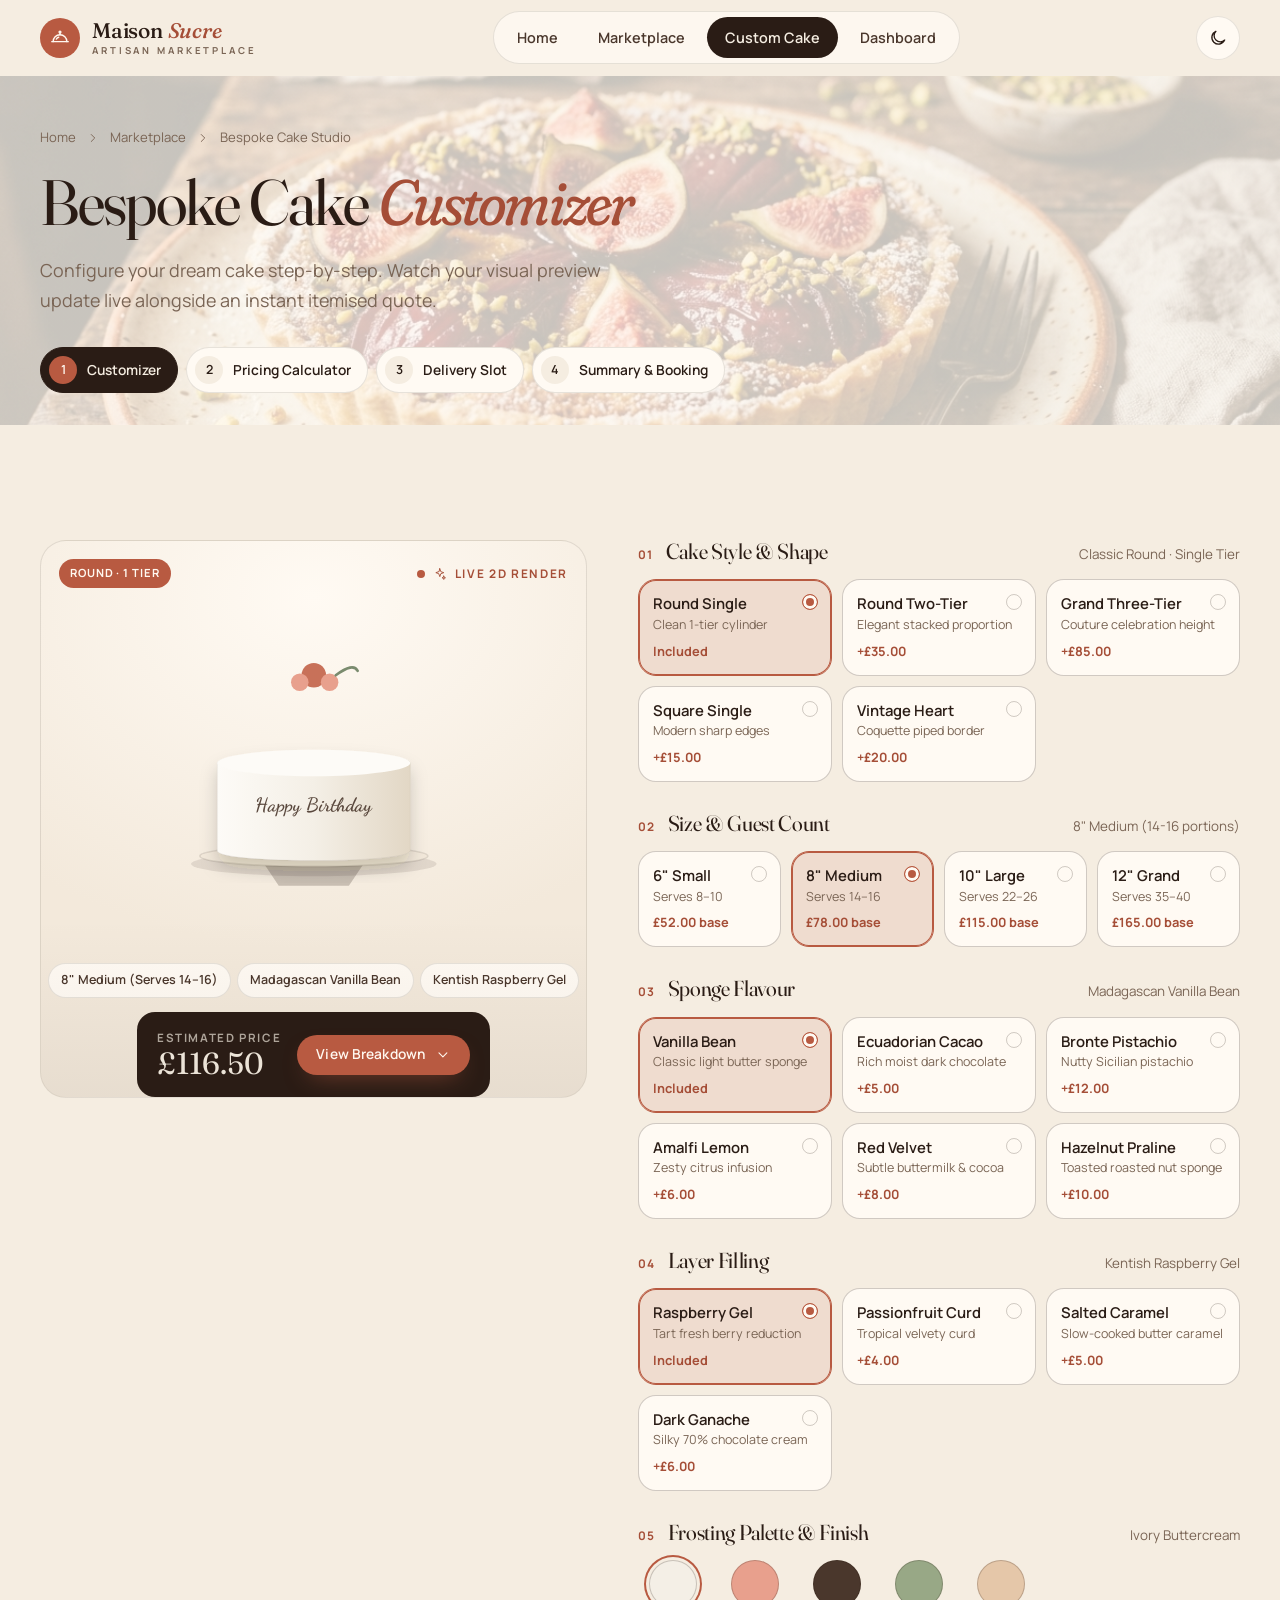
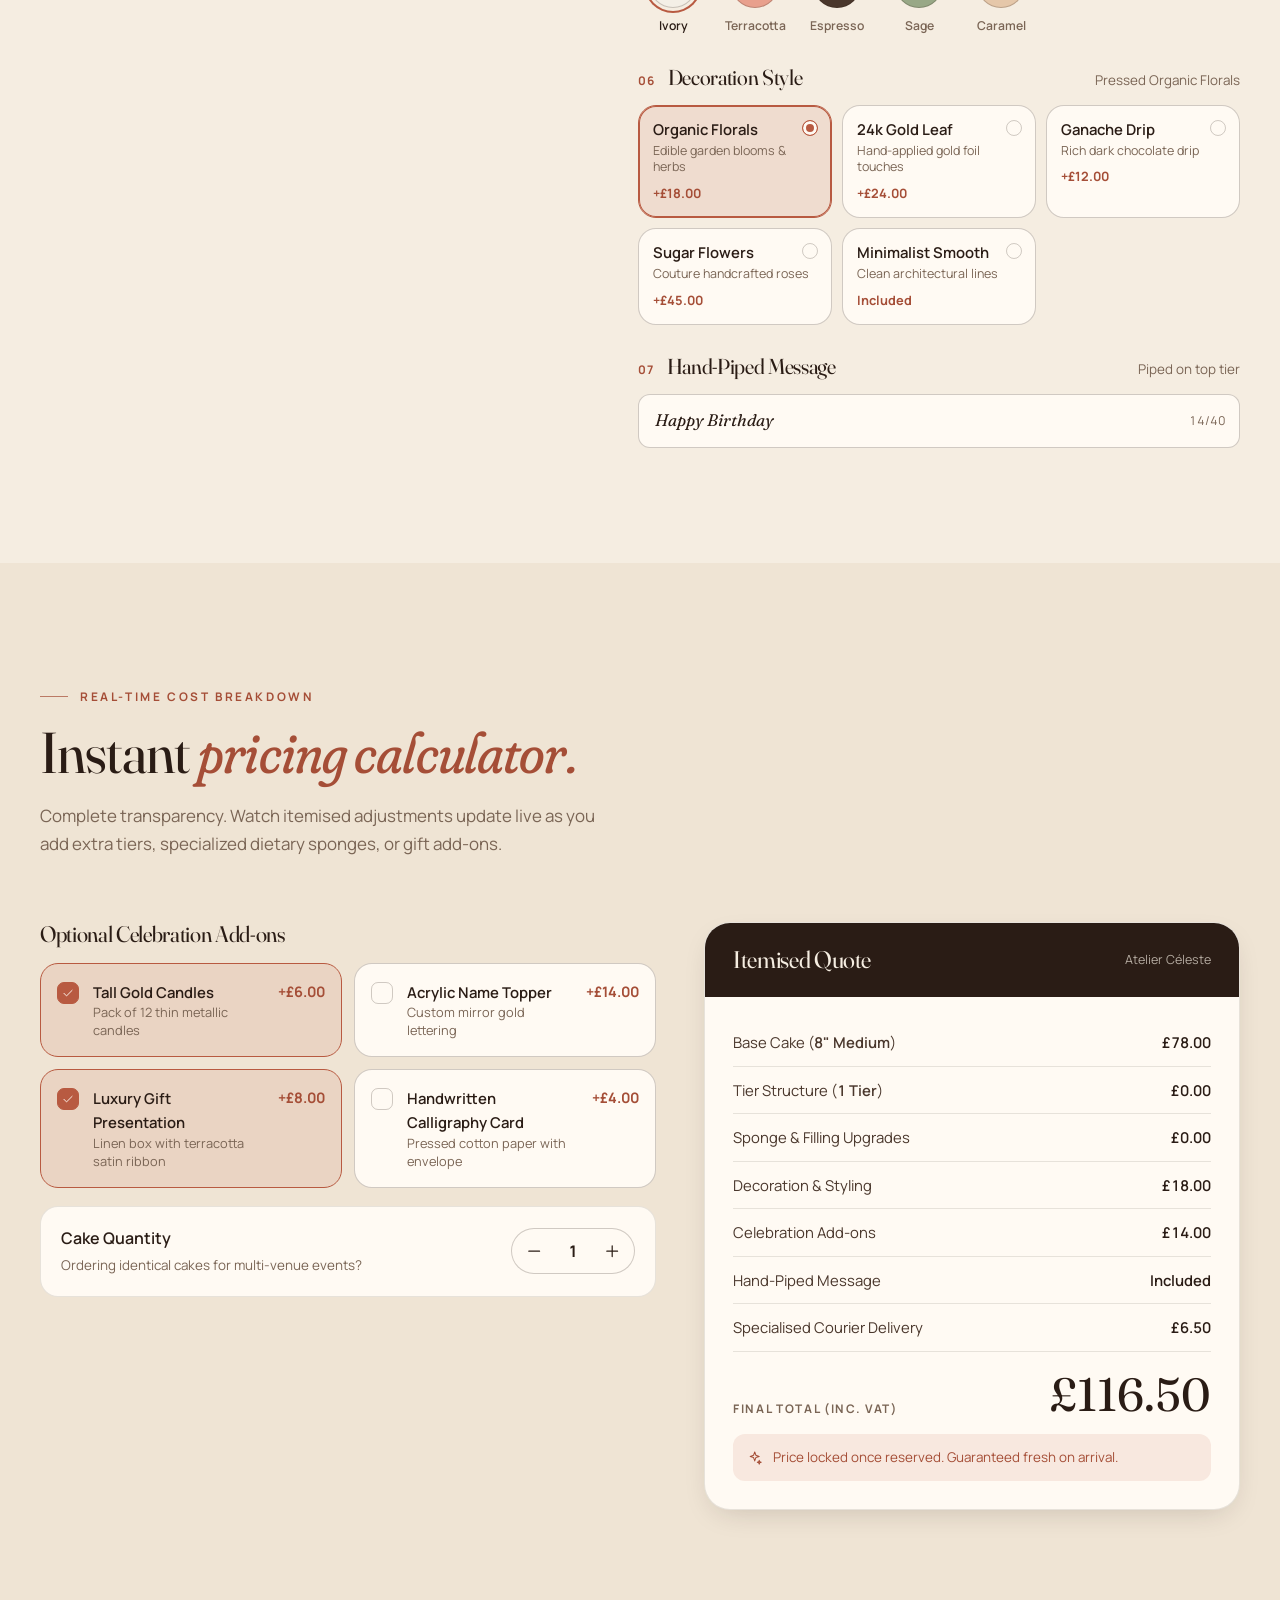
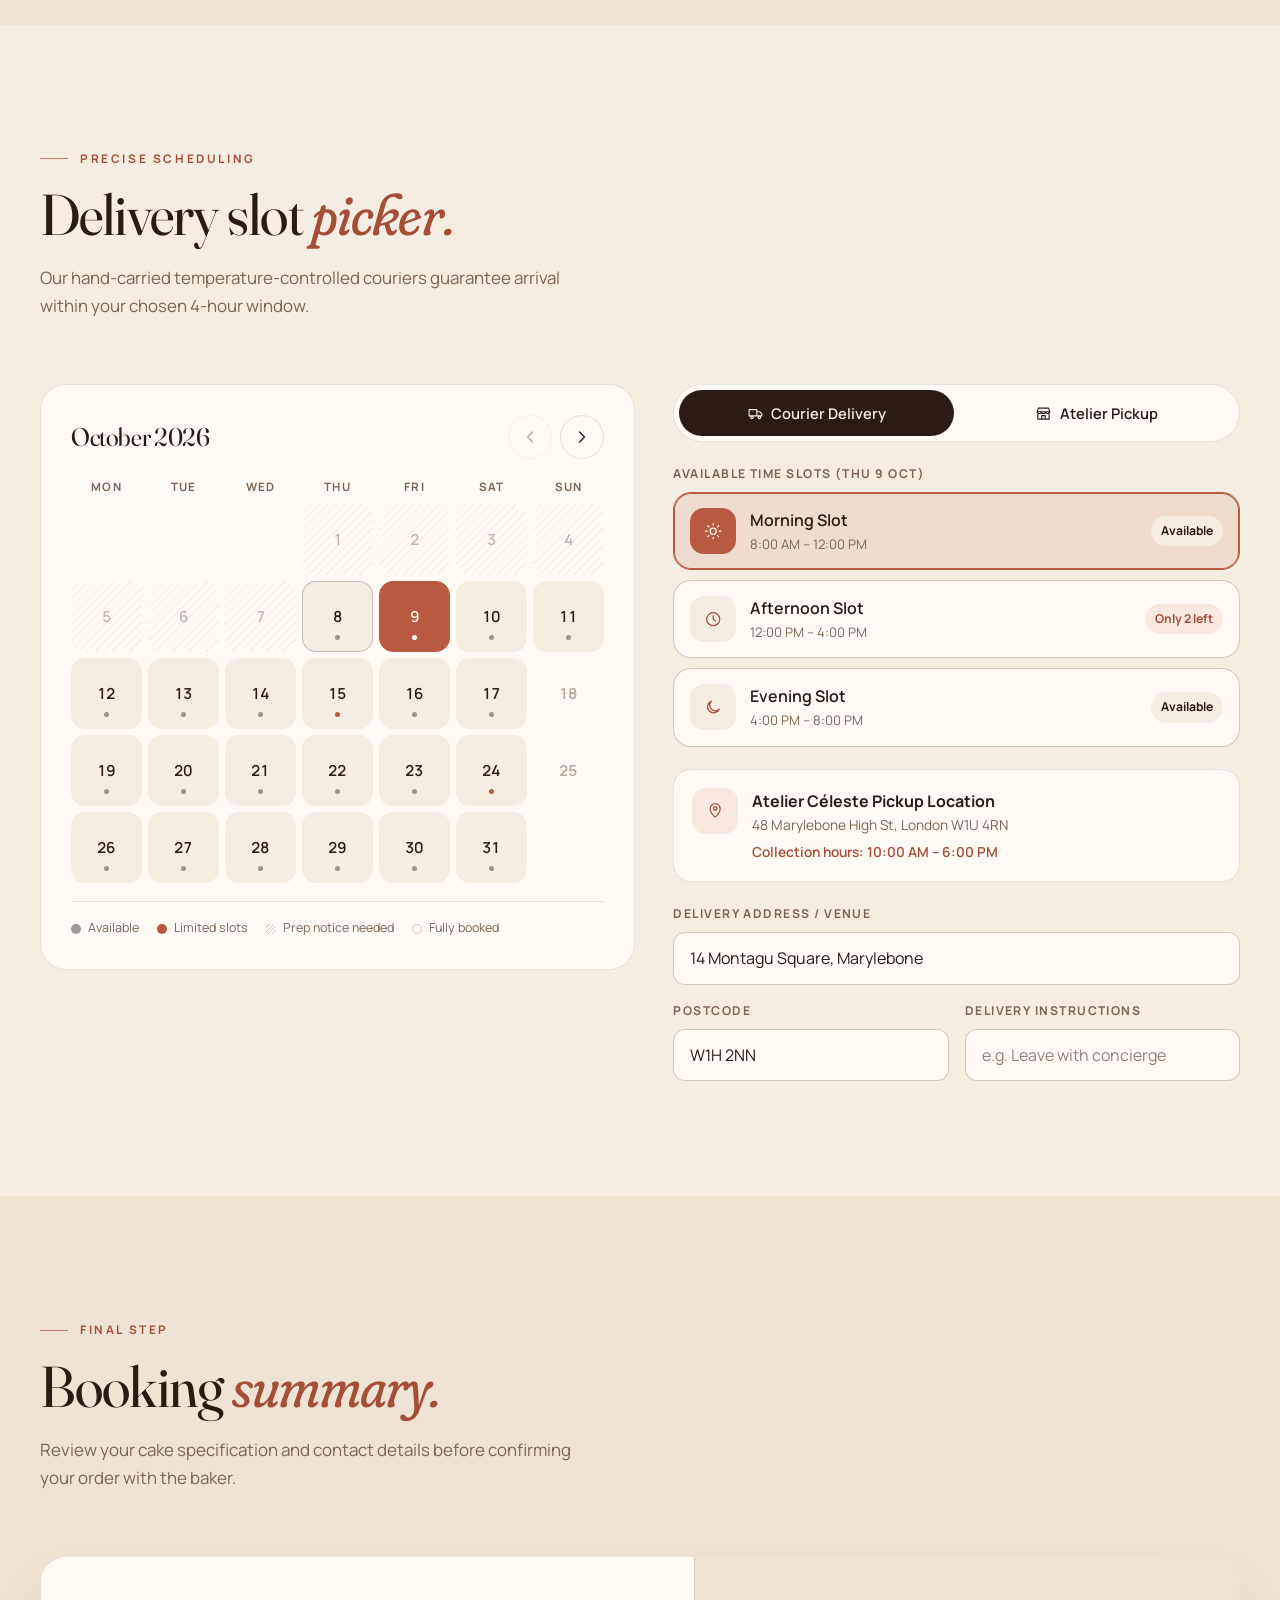
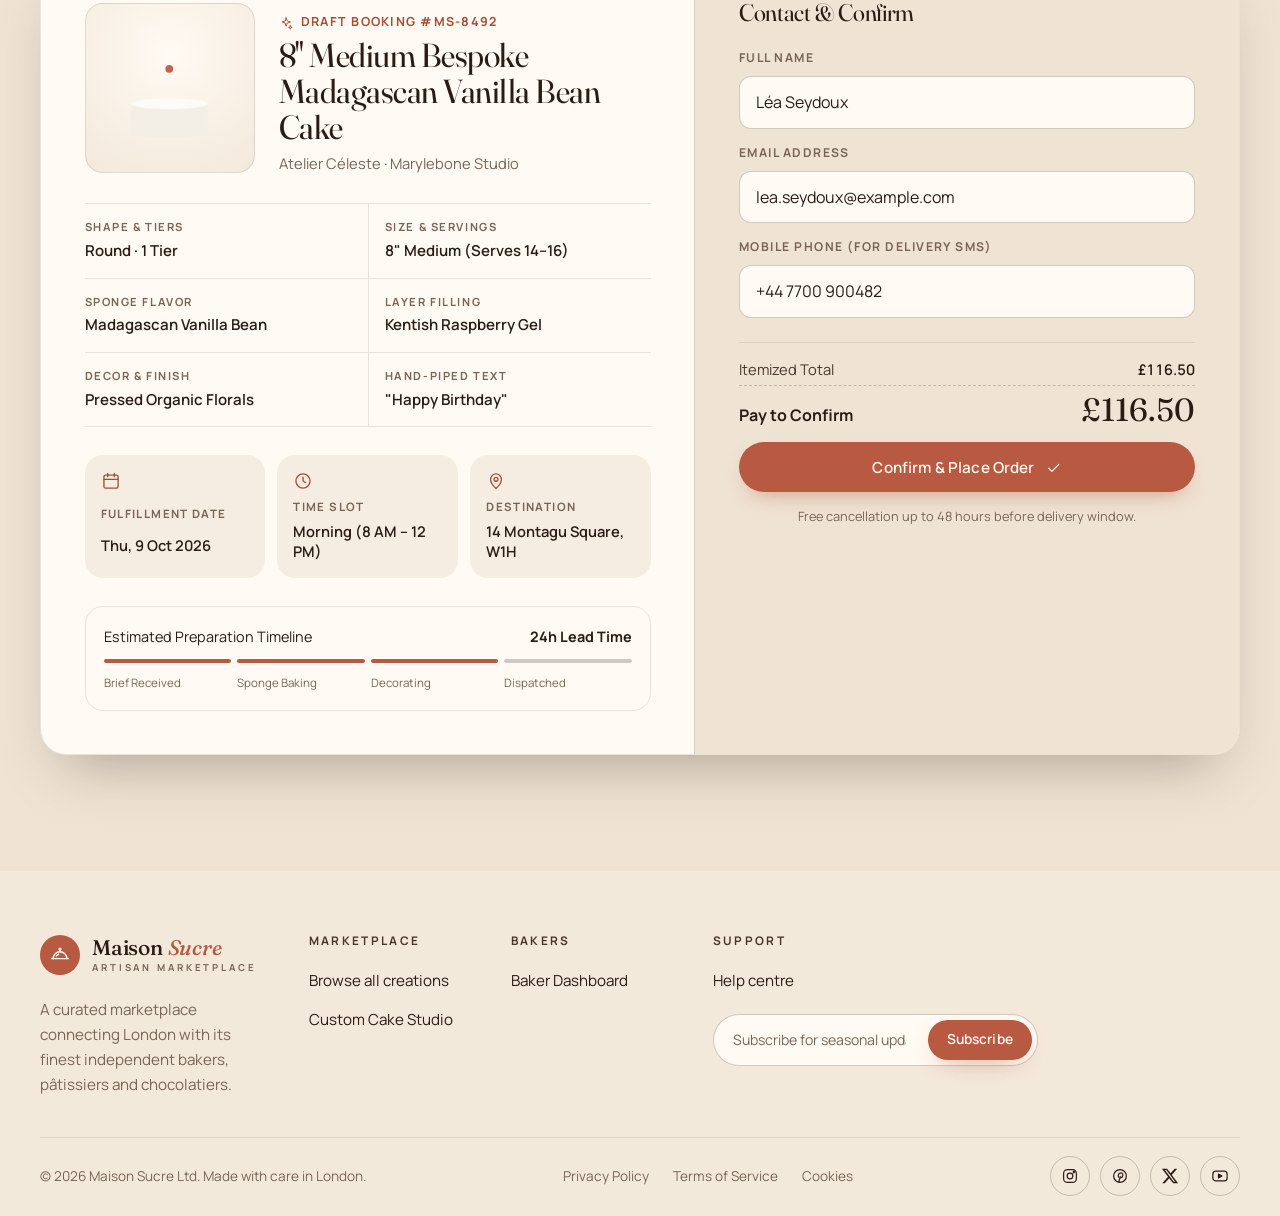
==== commit 0c21a1e4: "custom cake" ====
--- a/custom-cake.html
+++ b/custom-cake.html
@@ -51,7 +51,7 @@
 
   <main id="main">
     <!-- ============ HERO & NAVIGATION RAIL ============ -->
-    <section class="page-hero" style="padding-bottom: 32px;">
+    <section class="page-hero" style="padding-bottom: 32px; background-image: linear-gradient(var(--surface-glass), var(--surface-glass)), url('images/seasonal_tart.jpg');">
       <div class="container">
         <div class="crumbs">
           <a href="index.html">Home</a> <svg class="i"><use href="#i-chevron-right"></use></svg>
--- a/css/style.css
+++ b/css/style.css
@@ -78,7 +78,7 @@
 
 /* ---------- 2. Base ---------- */
 *, *::before, *::after { box-sizing: border-box; }
-html { scroll-behavior: smooth; scroll-padding-top: calc(var(--header-h) + 16px); -webkit-text-size-adjust: 100%; }
+html { scroll-behavior: smooth; scroll-padding-top: calc(var(--header-h) + 16px); -webkit-text-size-adjust: 100%; overflow-x: hidden; }
 html.theme-anim *, html.theme-anim *::before, html.theme-anim *::after {
   transition: background-color .4s ease, border-color .4s ease, color .3s ease !important;
 }
@@ -89,7 +89,7 @@
   line-height: 1.65;
   color: var(--text);
   background: var(--bg);
-  overflow-x: clip;
+  overflow-x: hidden;
   -webkit-font-smoothing: antialiased;
   opacity: 0;
   transition: opacity .45s var(--ease);
@@ -253,7 +253,7 @@
 .logo-mark {
   width: 40px; height: 40px; border-radius: 50%;
   display: grid; place-items: center;
-  background: var(--inverse); color: var(--on-inverse);
+  background: var(--accent); color: var(--on-accent);
   transition: transform .6s var(--ease);
 }
 .logo:hover .logo-mark { transform: rotate(-12deg); }
@@ -296,35 +296,30 @@
 .mm-foot { margin-top: auto; padding-top: 28px; color: var(--muted); font-size: .88rem; }
 
 /* ---------- 6. Footer ---------- */
-.site-footer { background: var(--inverse); color: var(--on-inverse); padding-top: clamp(40px, 5vw, 64px); position: relative; overflow: hidden; }
-.footer-top { display: grid; grid-template-columns: 1.4fr repeat(4, 1fr); gap: 36px; padding-bottom: 40px; border-bottom: 1px solid rgba(245, 237, 225, .12); }
-[data-theme="dark"] .footer-top { border-bottom-color: rgba(30, 21, 16, .14); }
-.footer-brand .logo-mark { background: var(--accent); color: var(--on-accent); }
-.footer-brand .logo-text small { color: var(--on-inverse-muted); }
+.site-footer { background: var(--surface-2); color: var(--text); padding-top: clamp(40px, 5vw, 64px); position: relative; overflow: hidden; }
+.footer-top { display: grid; grid-template-columns: 1.4fr repeat(4, 1fr); gap: 36px; padding-bottom: 40px; border-bottom: 1px solid var(--line); }
+.footer-brand .logo-text small { color: var(--muted); }
 .footer-brand .logo-text strong em { color: var(--accent); }
-[data-theme="dark"] .footer-brand .logo-text strong em { color: var(--terra); }
-.footer-brand p { margin-top: 22px; color: var(--on-inverse-muted); max-width: 340px; font-size: .95rem; }
+.footer-brand p { margin-top: 22px; color: var(--muted); max-width: 340px; font-size: .95rem; }
 .footer-contact { margin-top: 24px; display: grid; gap: 10px; font-size: .92rem; }
-.footer-contact a { display: inline-flex; align-items: center; gap: 10px; color: var(--on-inverse-muted); transition: color .2s; }
-.footer-contact a:hover { color: var(--on-inverse); }
-.footer-col h3 { font-family: var(--f-body); font-size: .74rem; font-weight: 700; letter-spacing: .2em; text-transform: uppercase; color: var(--on-inverse-muted); margin-bottom: 20px; }
+.footer-contact a { display: inline-flex; align-items: center; gap: 10px; color: var(--muted); transition: color .2s; }
+.footer-contact a:hover { color: var(--text); }
+.footer-col h3 { font-family: var(--f-body); font-size: .74rem; font-weight: 700; letter-spacing: .2em; text-transform: uppercase; color: var(--text-soft); margin-bottom: 20px; }
 .footer-col ul { list-style: none; padding: 0; margin: 0; display: grid; gap: 12px; }
-.footer-col a { font-size: .95rem; position: relative; transition: color .2s, padding .3s var(--ease); }
+.footer-col a { font-size: .95rem; position: relative; color: var(--text); transition: color .2s, padding .3s var(--ease); }
 .footer-col a:hover { color: var(--accent); padding-left: 6px; }
-[data-theme="dark"] .footer-col a:hover { color: var(--terra); }
-
-.nl-form { display: flex; gap: 8px; padding: 5px; border-radius: var(--r-pill); border: 1px solid rgba(245, 237, 225, .22); width: min(380px, 100%); background: rgba(255, 255, 255, .04); }
-[data-theme="dark"] .nl-form { border-color: rgba(30, 21, 16, .22); }
-.nl-form input { flex: 1; min-width: 0; background: transparent; border: 0; padding: 0 14px; color: var(--on-inverse); font-size: .88rem; }
-.nl-form input::placeholder { color: var(--on-inverse-muted); }
+
+.nl-form { display: flex; gap: 8px; padding: 5px; border-radius: var(--r-pill); border: 1px solid var(--line-strong); width: min(380px, 100%); background: var(--surface); }
+.nl-form input { flex: 1; min-width: 0; background: transparent; border: 0; padding: 0 14px; color: var(--text); font-size: .88rem; }
+.nl-form input::placeholder { color: var(--muted); }
 .nl-form input:focus { outline: none; }
 
-.footer-bottom { display: flex; align-items: center; justify-content: space-between; gap: 20px; padding: 18px 0 20px; font-size: .85rem; color: var(--on-inverse-muted); flex-wrap: wrap; }
+.footer-bottom { display: flex; align-items: center; justify-content: space-between; gap: 20px; padding: 18px 0 20px; font-size: .85rem; color: var(--muted); flex-wrap: wrap; }
 .footer-legal { display: flex; gap: 24px; flex-wrap: wrap; }
-.footer-legal a:hover { color: var(--on-inverse); }
+.footer-legal a { color: var(--muted); }
+.footer-legal a:hover { color: var(--text); }
 .socials { display: flex; gap: 10px; }
-.socials a { width: 40px; height: 40px; border-radius: 50%; display: grid; place-items: center; border: 1px solid rgba(245, 237, 225, .2); transition: background-color .25s, color .25s, transform .3s var(--ease), border-color .25s; }
-[data-theme="dark"] .socials a { border-color: rgba(30, 21, 16, .2); }
+.socials a { width: 40px; height: 40px; border-radius: 50%; color: var(--text); display: grid; place-items: center; border: 1px solid var(--line-strong); transition: background-color .25s, color .25s, transform .3s var(--ease), border-color .25s; }
 .socials a:hover { background: var(--accent); border-color: var(--accent); color: var(--on-accent); transform: translateY(-3px); }
 .socials .i { width: 18px; height: 18px; }
 .footer-wordmark { display: none; }
@@ -544,7 +539,7 @@
 /* ==========================================================================
    SHARED PAGE HERO (Marketplace + Custom)
    ========================================================================== */
-.page-hero { padding-top: clamp(28px, 4vw, 56px); padding-bottom: clamp(48px, 6vw, 80px); }
+.page-hero { padding-top: clamp(28px, 4vw, 56px); padding-bottom: clamp(48px, 6vw, 80px); background-image: linear-gradient(var(--surface-glass), var(--surface-glass)), url('../images/chocolate_cake.jpg'); background-size: cover; background-position: center; }
 .crumbs { display: flex; gap: 10px; align-items: center; font-size: .82rem; color: var(--muted); }
 .crumbs a:hover { color: var(--text); }
 .crumbs .i { width: 14px; height: 14px; }
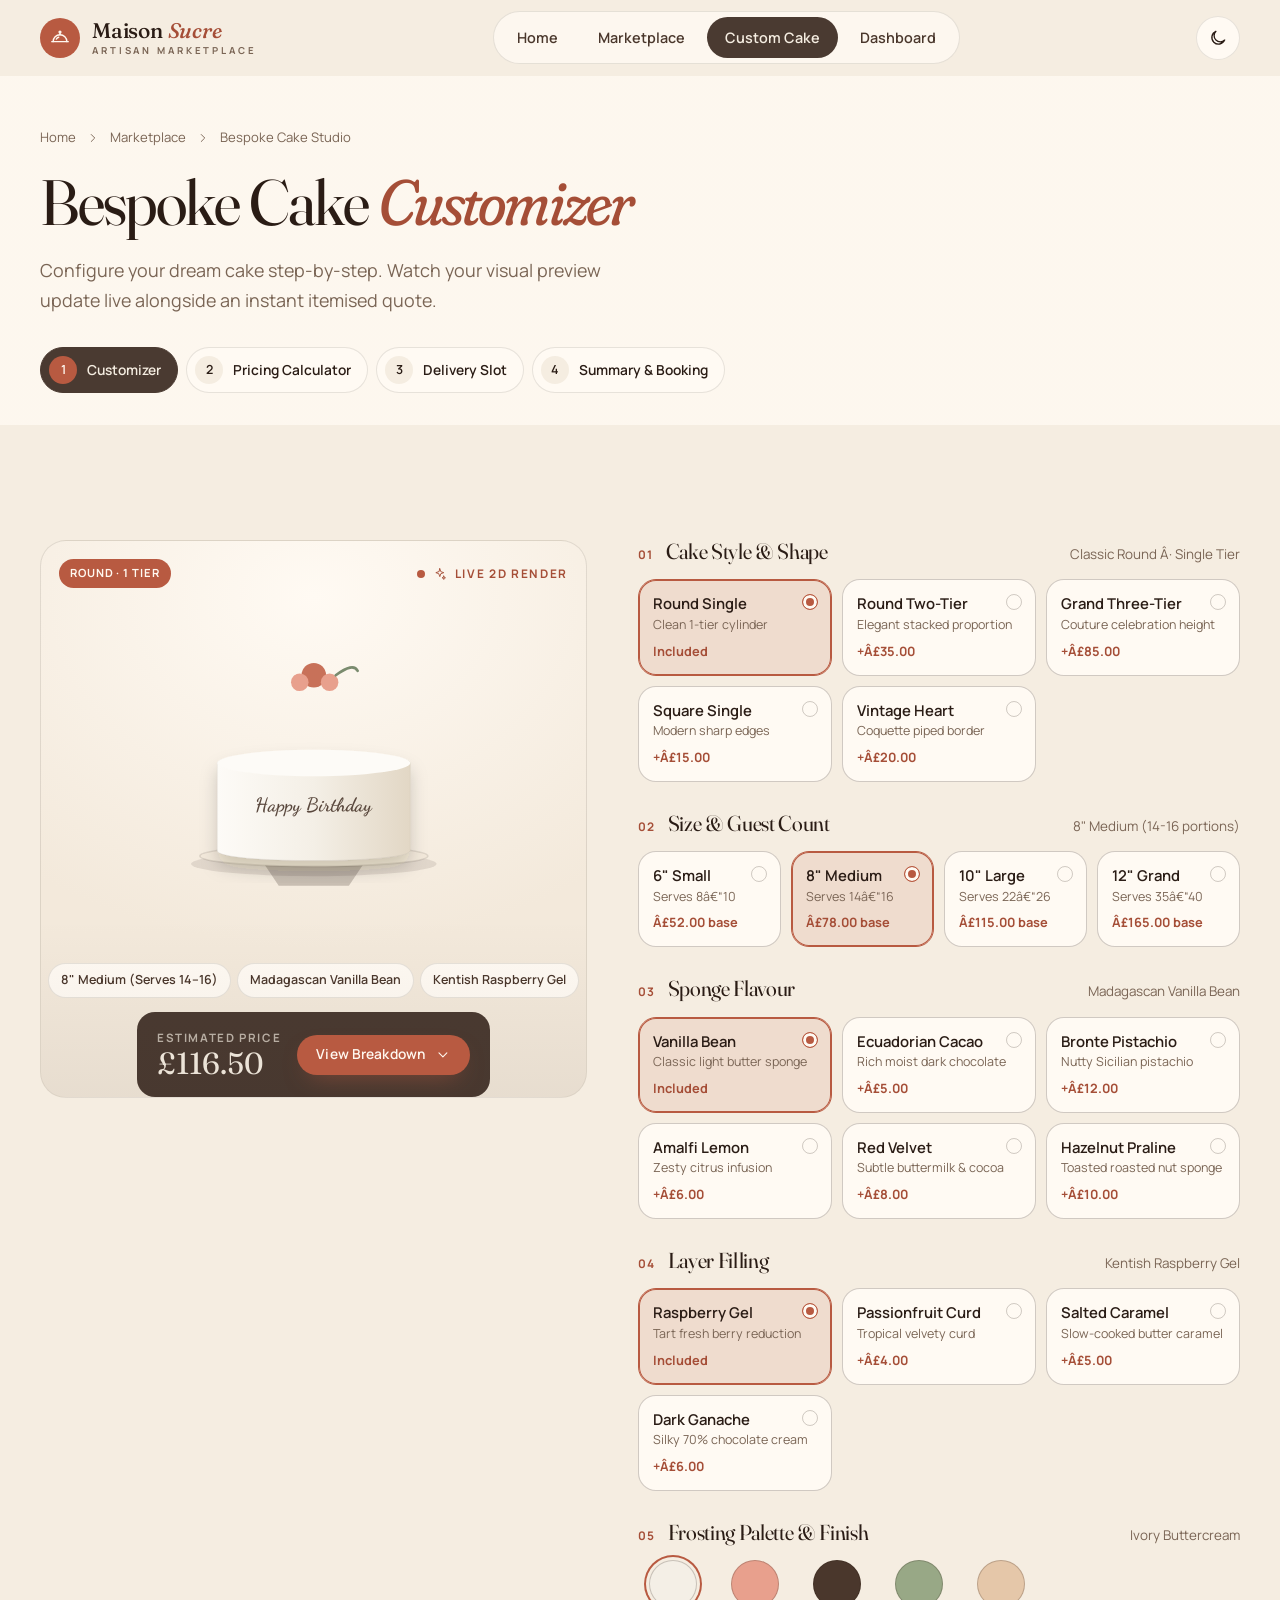
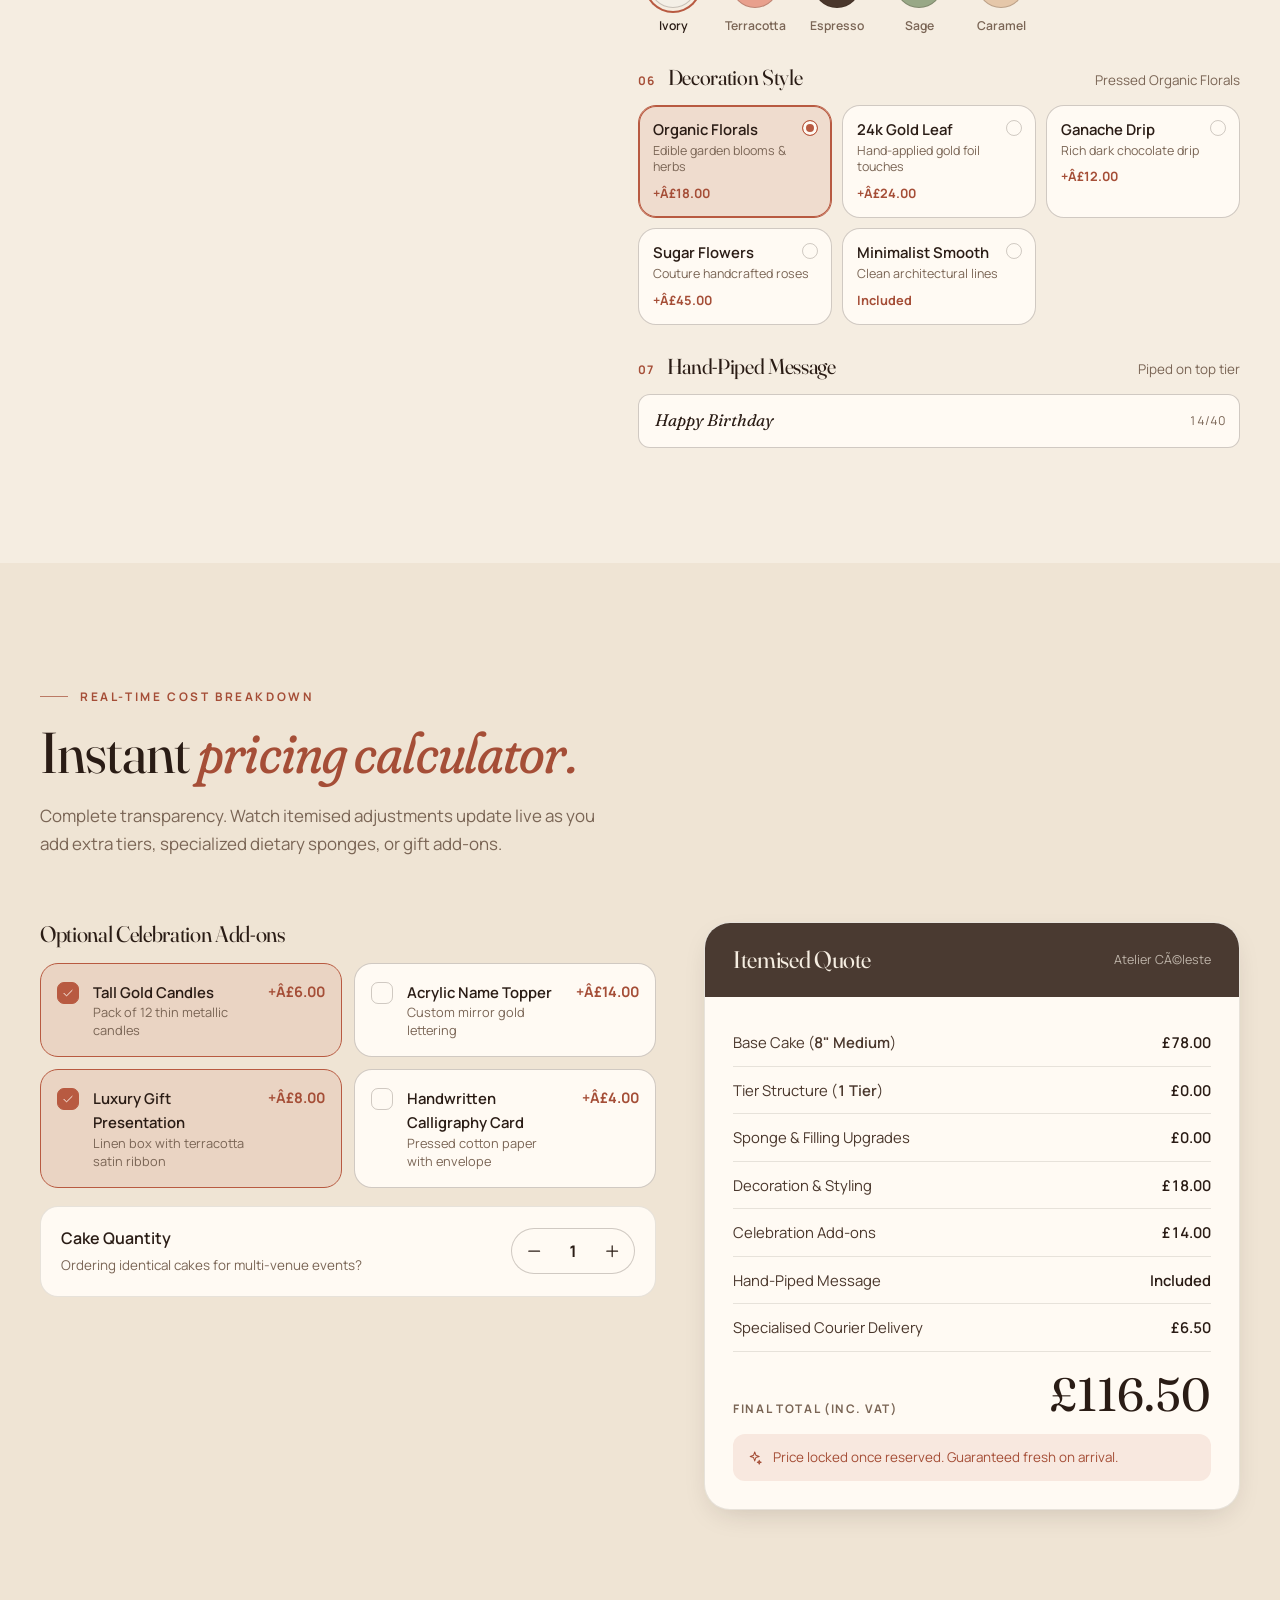
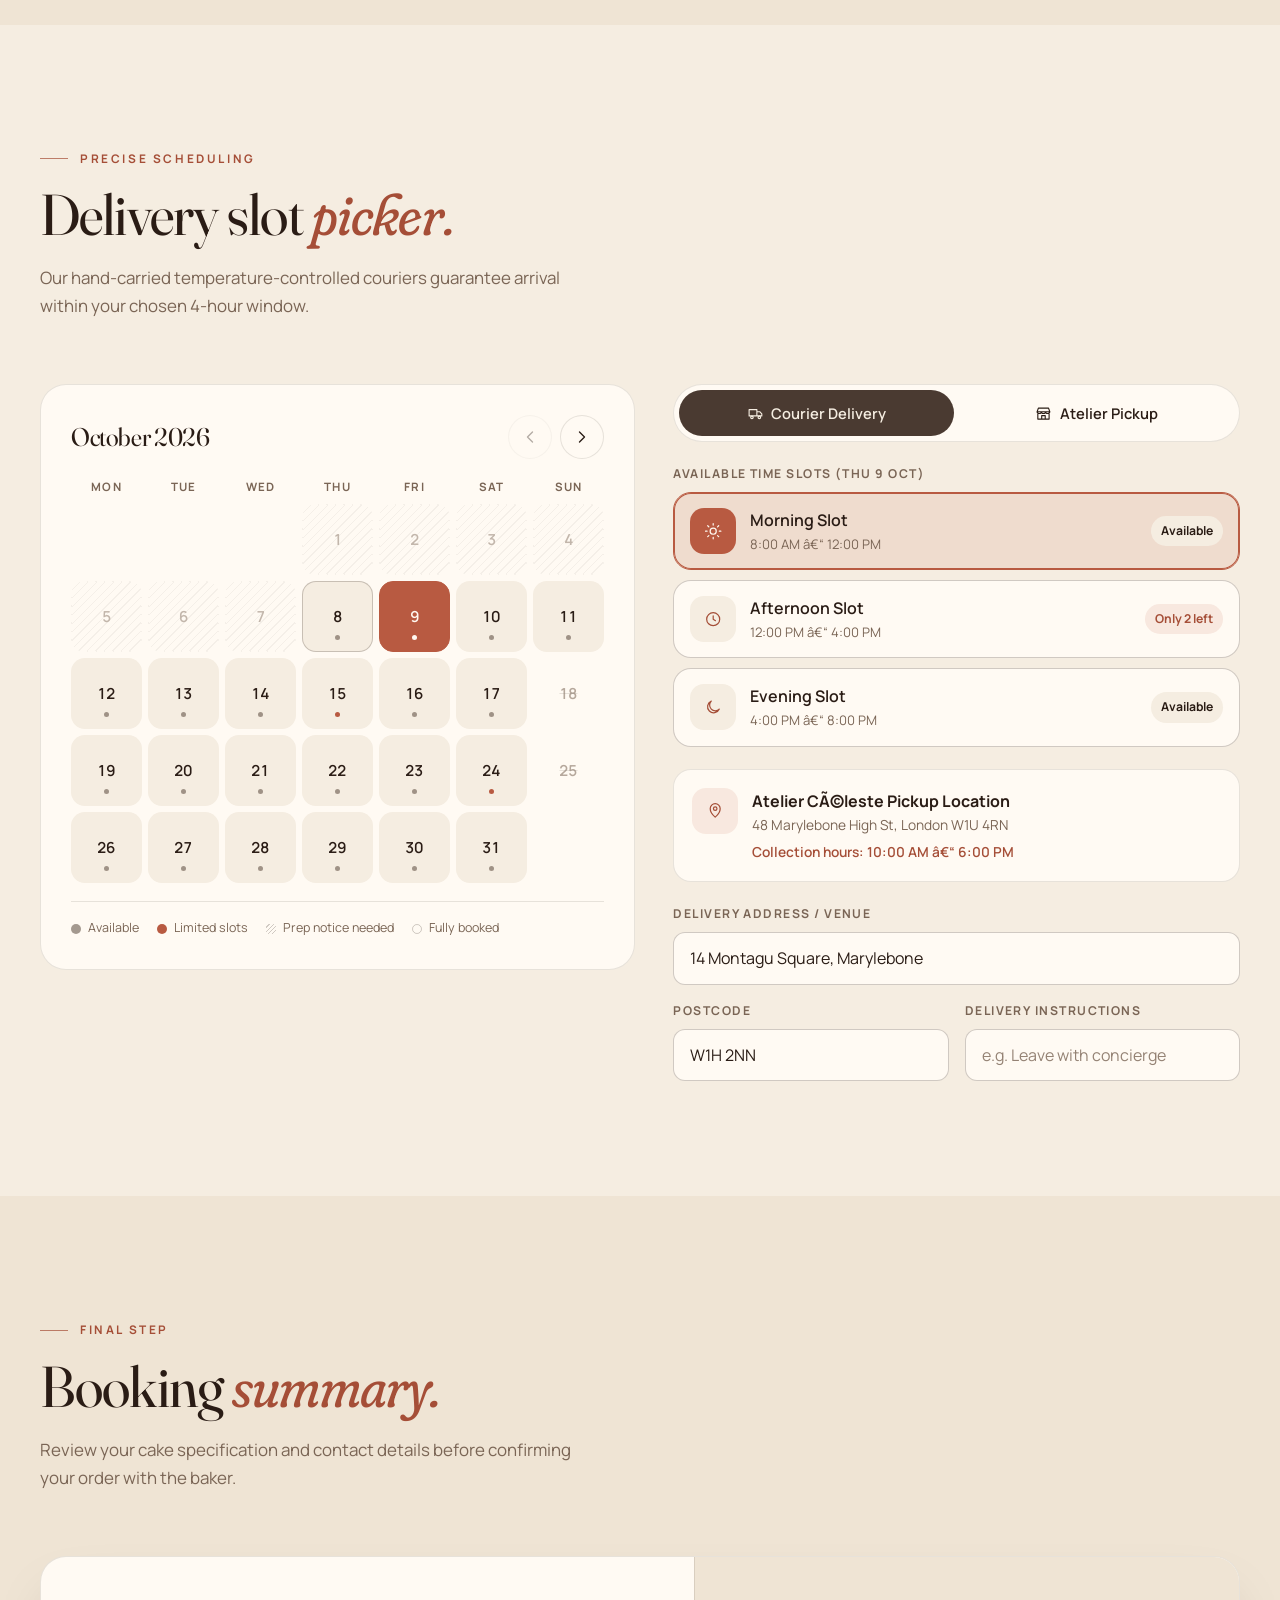
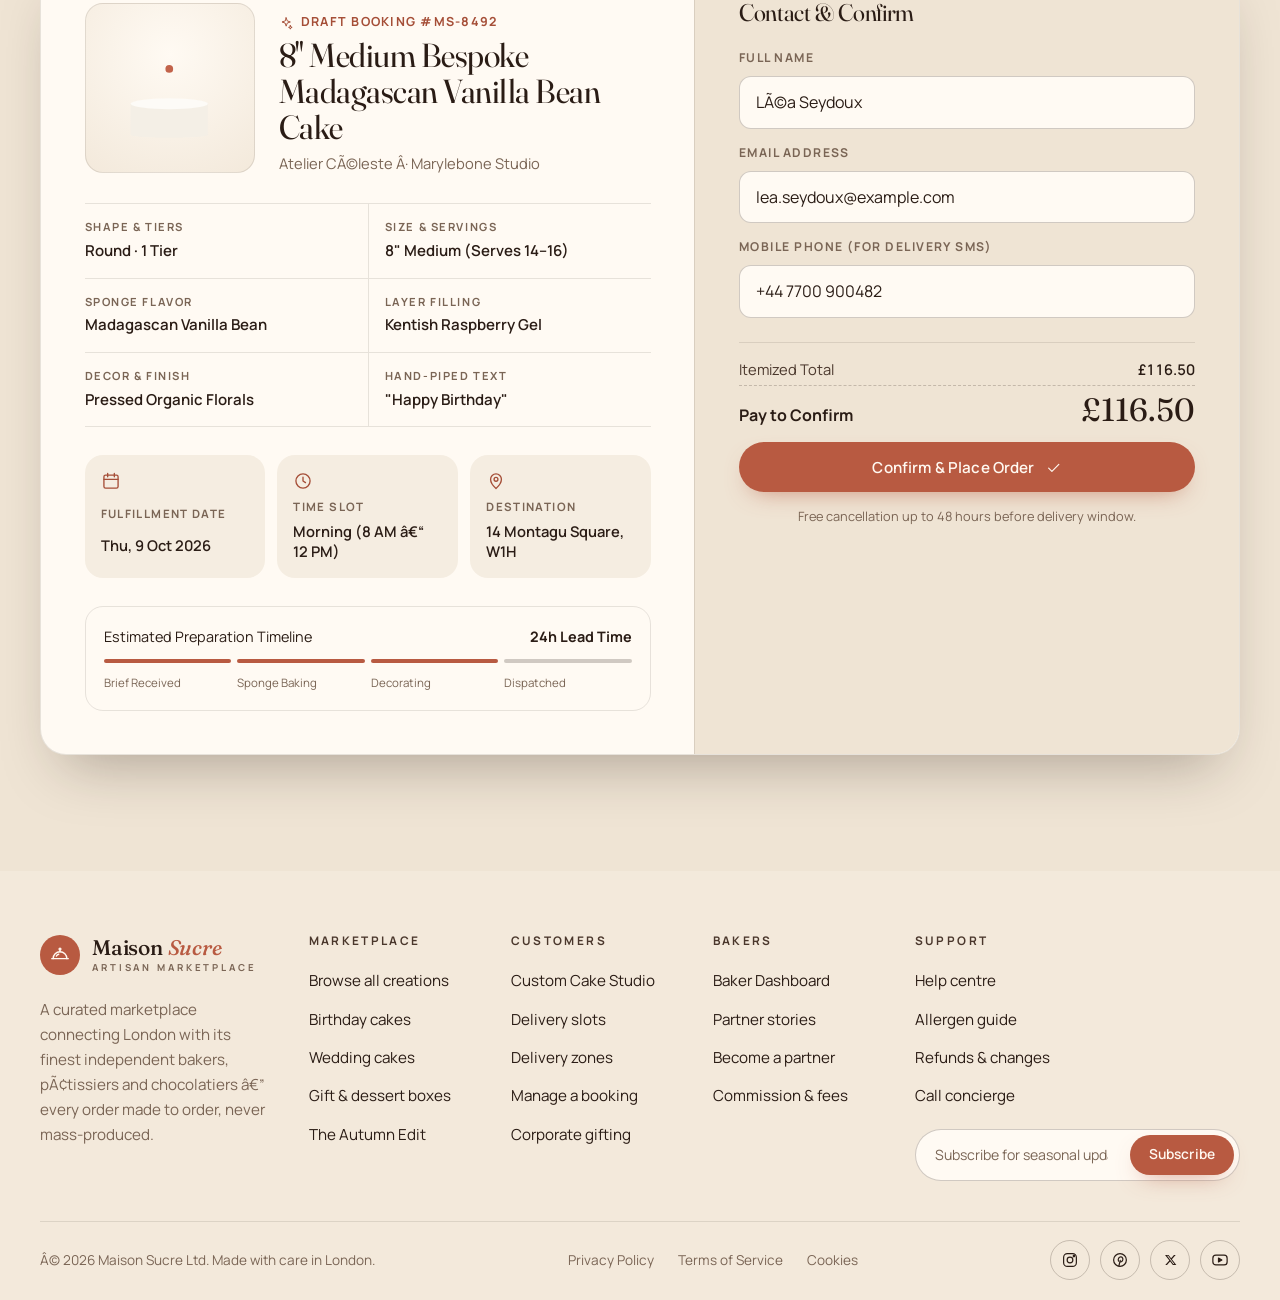
==== commit ee648d34: "index" ====
--- a/custom-cake.html
+++ b/custom-cake.html
@@ -3,7 +3,7 @@
 <head>
   <meta charset="UTF-8">
   <meta name="viewport" content="width=device-width, initial-scale=1">
-  <title>Custom Cake Studio &amp; Booking Engine — Maison Sucre</title>
+  <title>Custom Cake Studio &amp; Booking Engine â€” Maison Sucre</title>
   <meta name="description" content="Design your bespoke cake online with real-time visual customizer, instant itemised pricing, calendar slot picker, and direct artisan booking in London.">
   <meta name="theme-color" content="#2A1C15">
   <link rel="icon" type="image/svg+xml" href="favicon.svg">
@@ -19,7 +19,7 @@
   <!-- ============ HEADER ============ -->
   <header class="site-header">
     <div class="container header-inner">
-      <a href="index.html" class="logo" aria-label="Maison Sucre — Home">
+      <a href="index.html" class="logo" aria-label="Maison Sucre â€” Home">
         <span class="logo-mark"><svg viewBox="0 0 24 24" fill="none" stroke="currentColor" stroke-width="1.5" stroke-linecap="round"><path d="M4.5 16a7.5 7.5 0 0 1 15 0"/><path d="M3 16h18M12 6.5V8.5"/><circle cx="12" cy="5.5" r="1"/><path d="M8 13.2a4.5 4.5 0 0 1 2.6-2"/></svg></span>
         <span class="logo-text"><strong>Maison <em>Sucre</em></strong><small>Artisan Marketplace</small></span>
       </a>
@@ -45,13 +45,12 @@
     <a class="mm-link" href="marketplace.html">Marketplace <svg class="i"><use href="#i-arrow-up-right"></use></svg></a>
     <a class="mm-link" href="custom-cake.html" aria-current="page">Custom Cake <svg class="i"><use href="#i-arrow-up-right"></use></svg></a>
     <a class="mm-link" href="dashboard.html">Baker Dashboard <svg class="i"><use href="#i-arrow-up-right"></use></svg></a>
-    <a href="#customizer" class="btn btn--primary btn--block">Design Your Cake</a>
-    <p class="mm-foot">Same-day delivery across Central London · Order by 2 PM</p>
+    <p class="mm-foot">Same-day delivery across Central London Â· Order by 2 PM</p>
   </nav>
 
   <main id="main">
     <!-- ============ HERO & NAVIGATION RAIL ============ -->
-    <section class="page-hero" style="padding-bottom: 32px; background-image: linear-gradient(var(--surface-glass), var(--surface-glass)), url('images/seasonal_tart.jpg');">
+    <section class="page-hero" style="padding-bottom: 32px; background-image: linear-gradient(var(--surface-glass), var(--surface-glass)), url('https://images.unsplash.com/photo-1519915028121-7d3463d20b13?auto=format&fit=crop&w=800&q=80');">
       <div class="container">
         <div class="crumbs">
           <a href="index.html">Home</a> <svg class="i"><use href="#i-chevron-right"></use></svg>
@@ -70,7 +69,7 @@
       </div>
     </section>
 
-    <!-- ============ SECTION 1 — CAKE CUSTOMIZER ============ -->
+    <!-- ============ SECTION 1 â€” CAKE CUSTOMIZER ============ -->
     <section class="section" id="customizer" aria-labelledby="customizer-title">
       <div class="container builder">
         <!-- Visual Preview Canvas (Sticky) -->
@@ -139,7 +138,7 @@
             </div>
 
             <div class="stage-price">
-              <div><small>Estimated Price</small><strong id="stage-price-val">£88.00</strong></div>
+              <div><small>Estimated Price</small><strong id="stage-price-val">Â£88.00</strong></div>
               <a href="#pricing" class="btn btn--primary btn--sm">View Breakdown <svg class="i"><use href="#i-chevron-down"></use></svg></a>
             </div>
           </div>
@@ -153,7 +152,7 @@
           <div class="opt-group">
             <div class="opt-group-head">
               <h3><span>01</span> Cake Style &amp; Shape</h3>
-              <output id="out-shape">Classic Round · Single Tier</output>
+              <output id="out-shape">Classic Round Â· Single Tier</output>
             </div>
             <div class="opt-grid opt-grid--3" role="radiogroup" aria-label="Cake Style">
               <button class="opt" type="button" role="radio" aria-checked="true" data-opt="shape" data-val="round-1" data-tiers="1" data-shape="Round" data-price="0">
@@ -164,22 +163,22 @@
               <button class="opt" type="button" role="radio" aria-checked="false" data-opt="shape" data-val="round-2" data-tiers="2" data-shape="Round" data-price="35">
                 <strong>Round Two-Tier</strong>
                 <small>Elegant stacked proportion</small>
-                <em>+£35.00</em>
+                <em>+Â£35.00</em>
               </button>
               <button class="opt" type="button" role="radio" aria-checked="false" data-opt="shape" data-val="round-3" data-tiers="3" data-shape="Round" data-price="85">
                 <strong>Grand Three-Tier</strong>
                 <small>Couture celebration height</small>
-                <em>+£85.00</em>
+                <em>+Â£85.00</em>
               </button>
               <button class="opt" type="button" role="radio" aria-checked="false" data-opt="shape" data-val="square-1" data-tiers="1" data-shape="Square" data-price="15">
                 <strong>Square Single</strong>
                 <small>Modern sharp edges</small>
-                <em>+£15.00</em>
+                <em>+Â£15.00</em>
               </button>
               <button class="opt" type="button" role="radio" aria-checked="false" data-opt="shape" data-val="heart-1" data-tiers="1" data-shape="Heart" data-price="20">
                 <strong>Vintage Heart</strong>
                 <small>Coquette piped border</small>
-                <em>+£20.00</em>
+                <em>+Â£20.00</em>
               </button>
             </div>
           </div>
@@ -193,23 +192,23 @@
             <div class="opt-grid opt-grid--4" role="radiogroup" aria-label="Cake Size">
               <button class="opt" type="button" role="radio" aria-checked="false" data-opt="size" data-val="6" data-label="6&quot; Small" data-serves="Serves 8-10" data-price="52">
                 <strong>6" Small</strong>
-                <small>Serves 8–10</small>
-                <em>£52.00 base</em>
+                <small>Serves 8â€“10</small>
+                <em>Â£52.00 base</em>
               </button>
               <button class="opt" type="button" role="radio" aria-checked="true" data-opt="size" data-val="8" data-label="8&quot; Medium" data-serves="Serves 14-16" data-price="78">
                 <strong>8" Medium</strong>
-                <small>Serves 14–16</small>
-                <em>£78.00 base</em>
+                <small>Serves 14â€“16</small>
+                <em>Â£78.00 base</em>
               </button>
               <button class="opt" type="button" role="radio" aria-checked="false" data-opt="size" data-val="10" data-label="10&quot; Large" data-serves="Serves 22-26" data-price="115">
                 <strong>10" Large</strong>
-                <small>Serves 22–26</small>
-                <em>£115.00 base</em>
+                <small>Serves 22â€“26</small>
+                <em>Â£115.00 base</em>
               </button>
               <button class="opt" type="button" role="radio" aria-checked="false" data-opt="size" data-val="12" data-label="12&quot; Grand" data-serves="Serves 35-40" data-price="165">
                 <strong>12" Grand</strong>
-                <small>Serves 35–40</small>
-                <em>£165.00 base</em>
+                <small>Serves 35â€“40</small>
+                <em>Â£165.00 base</em>
               </button>
             </div>
           </div>
@@ -229,27 +228,27 @@
               <button class="opt" type="button" role="radio" aria-checked="false" data-opt="flavor" data-val="chocolate" data-label="70% Ecuadorian Cacao" data-price="5">
                 <strong>Ecuadorian Cacao</strong>
                 <small>Rich moist dark chocolate</small>
-                <em>+£5.00</em>
+                <em>+Â£5.00</em>
               </button>
               <button class="opt" type="button" role="radio" aria-checked="false" data-opt="flavor" data-val="pistachio" data-label="Bronte Pistachio &amp; Cardamom" data-price="12">
                 <strong>Bronte Pistachio</strong>
                 <small>Nutty Sicilian pistachio</small>
-                <em>+£12.00</em>
+                <em>+Â£12.00</em>
               </button>
               <button class="opt" type="button" role="radio" aria-checked="false" data-opt="flavor" data-val="lemon" data-label="Amalfi Lemon &amp; Elderflower" data-price="6">
                 <strong>Amalfi Lemon</strong>
                 <small>Zesty citrus infusion</small>
-                <em>+£6.00</em>
+                <em>+Â£6.00</em>
               </button>
               <button class="opt" type="button" role="radio" aria-checked="false" data-opt="flavor" data-val="redvelvet" data-label="Red Velvet &amp; Cocoa" data-price="8">
                 <strong>Red Velvet</strong>
                 <small>Subtle buttermilk &amp; cocoa</small>
-                <em>+£8.00</em>
+                <em>+Â£8.00</em>
               </button>
               <button class="opt" type="button" role="radio" aria-checked="false" data-opt="flavor" data-val="hazelnut" data-label="Piedmont Hazelnut Praline" data-price="10">
                 <strong>Hazelnut Praline</strong>
                 <small>Toasted roasted nut sponge</small>
-                <em>+£10.00</em>
+                <em>+Â£10.00</em>
               </button>
             </div>
           </div>
@@ -269,17 +268,17 @@
               <button class="opt" type="button" role="radio" aria-checked="false" data-opt="filling" data-val="passionfruit" data-label="Passionfruit &amp; Mango Curd" data-price="4">
                 <strong>Passionfruit Curd</strong>
                 <small>Tropical velvety curd</small>
-                <em>+£4.00</em>
+                <em>+Â£4.00</em>
               </button>
               <button class="opt" type="button" role="radio" aria-checked="false" data-opt="filling" data-val="caramel" data-label="Maldon Sea Salt Caramel" data-price="5">
                 <strong>Salted Caramel</strong>
                 <small>Slow-cooked butter caramel</small>
-                <em>+£5.00</em>
+                <em>+Â£5.00</em>
               </button>
               <button class="opt" type="button" role="radio" aria-checked="false" data-opt="filling" data-val="chocolate-ganache" data-label="Dark Chocolate Ganache" data-price="6">
                 <strong>Dark Ganache</strong>
                 <small>Silky 70% chocolate cream</small>
-                <em>+£6.00</em>
+                <em>+Â£6.00</em>
               </button>
             </div>
           </div>
@@ -319,22 +318,22 @@
               <button class="opt" type="button" role="radio" aria-checked="true" data-opt="decor" data-val="florals" data-label="Pressed Organic Florals" data-price="18">
                 <strong>Organic Florals</strong>
                 <small>Edible garden blooms &amp; herbs</small>
-                <em>+£18.00</em>
+                <em>+Â£18.00</em>
               </button>
               <button class="opt" type="button" role="radio" aria-checked="false" data-opt="decor" data-val="gold-leaf" data-label="24k Gold Leaf Accents" data-price="24">
                 <strong>24k Gold Leaf</strong>
                 <small>Hand-applied gold foil touches</small>
-                <em>+£24.00</em>
+                <em>+Â£24.00</em>
               </button>
               <button class="opt" type="button" role="radio" aria-checked="false" data-opt="decor" data-val="ganache-drip" data-label="Glossy Ganache Drip" data-price="12">
                 <strong>Ganache Drip</strong>
                 <small>Rich dark chocolate drip</small>
-                <em>+£12.00</em>
+                <em>+Â£12.00</em>
               </button>
               <button class="opt" type="button" role="radio" aria-checked="false" data-opt="decor" data-val="sugar-flowers" data-label="Hand-sculpted Sugar Flowers" data-price="45">
                 <strong>Sugar Flowers</strong>
                 <small>Couture handcrafted roses</small>
-                <em>+£45.00</em>
+                <em>+Â£45.00</em>
               </button>
               <button class="opt" type="button" role="radio" aria-checked="false" data-opt="decor" data-val="minimalist" data-label="Minimalist Smooth Finish" data-price="0">
                 <strong>Minimalist Smooth</strong>
@@ -352,7 +351,7 @@
             </div>
             <div class="field msg-field">
               <label for="cake-msg-input" class="visually-hidden">Personalized Message</label>
-              <input class="input" id="cake-msg-input" type="text" maxlength="40" placeholder="e.g. Happy 30th Birthday Léa!" value="Happy Birthday">
+              <input class="input" id="cake-msg-input" type="text" maxlength="40" placeholder="e.g. Happy 30th Birthday LÃ©a!" value="Happy Birthday">
               <span class="count" id="msg-count">14/40</span>
             </div>
           </div>
@@ -360,7 +359,7 @@
       </div>
     </section>
 
-    <!-- ============ SECTION 2 — INSTANT PRICING CALCULATOR ============ -->
+    <!-- ============ SECTION 2 â€” INSTANT PRICING CALCULATOR ============ -->
     <section class="section section--alt" id="pricing" aria-labelledby="pricing-title">
       <div class="container">
         <div class="section-head reveal">
@@ -382,7 +381,7 @@
                   <strong>Tall Gold Candles</strong>
                   <small>Pack of 12 thin metallic candles</small>
                 </div>
-                <b>+£6.00</b>
+                <b>+Â£6.00</b>
               </label>
 
               <label class="addon">
@@ -392,7 +391,7 @@
                   <strong>Acrylic Name Topper</strong>
                   <small>Custom mirror gold lettering</small>
                 </div>
-                <b>+£14.00</b>
+                <b>+Â£14.00</b>
               </label>
 
               <label class="addon">
@@ -402,7 +401,7 @@
                   <strong>Luxury Gift Presentation</strong>
                   <small>Linen box with terracotta satin ribbon</small>
                 </div>
-                <b>+£8.00</b>
+                <b>+Â£8.00</b>
               </label>
 
               <label class="addon">
@@ -412,7 +411,7 @@
                   <strong>Handwritten Calligraphy Card</strong>
                   <small>Pressed cotton paper with envelope</small>
                 </div>
-                <b>+£4.00</b>
+                <b>+Â£4.00</b>
               </label>
             </div>
 
@@ -433,28 +432,28 @@
           <div class="receipt">
             <div class="receipt-head">
               <h3>Itemised Quote</h3>
-              <span id="rcpt-baker-tag">Atelier Céleste</span>
+              <span id="rcpt-baker-tag">Atelier CÃ©leste</span>
             </div>
             <div class="receipt-body">
               <div class="r-line">
                 <span>Base Cake (<span id="rcpt-size">8" Medium</span>)</span>
-                <span id="rcpt-base-price">£78.00</span>
+                <span id="rcpt-base-price">Â£78.00</span>
               </div>
               <div class="r-line">
                 <span>Tier Structure (<span id="rcpt-tiers">Single Tier</span>)</span>
-                <span id="rcpt-tier-price">£0.00</span>
+                <span id="rcpt-tier-price">Â£0.00</span>
               </div>
               <div class="r-line">
                 <span>Sponge &amp; Filling Upgrades</span>
-                <span id="rcpt-flavor-price">£0.00</span>
+                <span id="rcpt-flavor-price">Â£0.00</span>
               </div>
               <div class="r-line">
                 <span>Decoration &amp; Styling</span>
-                <span id="rcpt-decor-price">£18.00</span>
+                <span id="rcpt-decor-price">Â£18.00</span>
               </div>
               <div class="r-line">
                 <span>Celebration Add-ons</span>
-                <span id="rcpt-addon-price">£14.00</span>
+                <span id="rcpt-addon-price">Â£14.00</span>
               </div>
               <div class="r-line">
                 <span>Hand-Piped Message</span>
@@ -462,11 +461,11 @@
               </div>
               <div class="r-line">
                 <span>Specialised Courier Delivery</span>
-                <span id="rcpt-del-price">£6.50</span>
+                <span id="rcpt-del-price">Â£6.50</span>
               </div>
               <div class="r-total">
                 <small>Final Total (Inc. VAT)</small>
-                <strong id="rcpt-final-total">£116.50</strong>
+                <strong id="rcpt-final-total">Â£116.50</strong>
               </div>
               <div class="r-note">
                 <svg class="i"><use href="#i-sparkle"></use></svg> Price locked once reserved. Guaranteed fresh on arrival.
@@ -477,7 +476,7 @@
       </div>
     </section>
 
-    <!-- ============ SECTION 3 — DELIVERY SLOT PICKER ============ -->
+    <!-- ============ SECTION 3 â€” DELIVERY SLOT PICKER ============ -->
     <section class="section" id="delivery" aria-labelledby="del-title">
       <div class="container">
         <div class="section-head reveal">
@@ -526,27 +525,27 @@
             <div id="method-delivery-panel" class="field">
               <span class="field-label">Available Time Slots (<span id="sel-date-text">Thu 9 Oct</span>)</span>
               <div class="slots" id="slot-list" role="radiogroup" aria-label="Delivery time slots">
-                <button class="slot" type="button" role="radio" aria-checked="true" data-slot="Morning (8 AM – 12 PM)">
+                <button class="slot" type="button" role="radio" aria-checked="true" data-slot="Morning (8 AM â€“ 12 PM)">
                   <span class="slot-ico"><svg class="i"><use href="#i-sun"></use></svg></span>
                   <div>
                     <strong>Morning Slot</strong>
-                    <small>8:00 AM – 12:00 PM</small>
+                    <small>8:00 AM â€“ 12:00 PM</small>
                   </div>
                   <span class="slot-cap">Available</span>
                 </button>
-                <button class="slot" type="button" role="radio" aria-checked="false" data-slot="Afternoon (12 PM – 4 PM)">
+                <button class="slot" type="button" role="radio" aria-checked="false" data-slot="Afternoon (12 PM â€“ 4 PM)">
                   <span class="slot-ico"><svg class="i"><use href="#i-clock"></use></svg></span>
                   <div>
                     <strong>Afternoon Slot</strong>
-                    <small>12:00 PM – 4:00 PM</small>
+                    <small>12:00 PM â€“ 4:00 PM</small>
                   </div>
                   <span class="slot-cap is-low">Only 2 left</span>
                 </button>
-                <button class="slot" type="button" role="radio" aria-checked="false" data-slot="Evening (4 PM – 8 PM)">
+                <button class="slot" type="button" role="radio" aria-checked="false" data-slot="Evening (4 PM â€“ 8 PM)">
                   <span class="slot-ico"><svg class="i"><use href="#i-moon"></use></svg></span>
                   <div>
                     <strong>Evening Slot</strong>
-                    <small>4:00 PM – 8:00 PM</small>
+                    <small>4:00 PM â€“ 8:00 PM</small>
                   </div>
                   <span class="slot-cap">Available</span>
                 </button>
@@ -556,9 +555,9 @@
             <div id="method-pickup-panel" class="pickup-card" hidden>
               <span class="slot-ico"><svg class="i"><use href="#i-pin"></use></svg></span>
               <div>
-                <strong>Atelier Céleste Pickup Location</strong>
+                <strong>Atelier CÃ©leste Pickup Location</strong>
                 <small>48 Marylebone High St, London W1U 4RN</small>
-                <small style="color: var(--accent-text); font-weight: 600; margin-top: 4px;">Collection hours: 10:00 AM – 6:00 PM</small>
+                <small style="color: var(--accent-text); font-weight: 600; margin-top: 4px;">Collection hours: 10:00 AM â€“ 6:00 PM</small>
               </div>
             </div>
 
@@ -581,7 +580,7 @@
       </div>
     </section>
 
-    <!-- ============ SECTION 4 — BOOKING SUMMARY ============ -->
+    <!-- ============ SECTION 4 â€” BOOKING SUMMARY ============ -->
     <section class="section section--alt" id="summary" aria-labelledby="sum-title">
       <div class="container">
         <div class="section-head reveal">
@@ -599,12 +598,12 @@
               <div>
                 <span class="sum-ref"><svg class="i"><use href="#i-sparkle"></use></svg> Draft Booking #MS-8492</span>
                 <h3 id="sum-cake-title">8" Bespoke Vanilla Bean Cake</h3>
-                <p id="sum-cake-sub">Atelier Céleste · Marylebone Studio</p>
+                <p id="sum-cake-sub">Atelier CÃ©leste Â· Marylebone Studio</p>
               </div>
             </div>
 
             <div class="sum-specs">
-              <div><small>Shape &amp; Tiers</small><span id="sum-spec-shape">Round · Single Tier</span></div>
+              <div><small>Shape &amp; Tiers</small><span id="sum-spec-shape">Round Â· Single Tier</span></div>
               <div><small>Size &amp; Servings</small><span id="sum-spec-size">8" (14-16 portions)</span></div>
               <div><small>Sponge Flavor</small><span id="sum-spec-flavor">Madagascan Vanilla</span></div>
               <div><small>Layer Filling</small><span id="sum-spec-filling">Raspberry Gel</span></div>
@@ -621,7 +620,7 @@
               <div>
                 <svg class="i"><use href="#i-clock"></use></svg>
                 <small>Time Slot</small>
-                <span id="sum-slot">Morning (8 AM – 12 PM)</span>
+                <span id="sum-slot">Morning (8 AM â€“ 12 PM)</span>
               </div>
               <div>
                 <svg class="i"><use href="#i-pin"></use></svg>
@@ -645,7 +644,7 @@
             <form id="booking-confirm-form" novalidate style="display:grid; gap:14px;">
               <div class="field">
                 <label for="cust-name">Full Name</label>
-                <input class="input" id="cust-name" type="text" value="Léa Seydoux" required>
+                <input class="input" id="cust-name" type="text" value="LÃ©a Seydoux" required>
               </div>
               <div class="field">
                 <label for="cust-email">Email Address</label>
@@ -657,10 +656,10 @@
               </div>
 
               <div style="margin-top: 10px; padding-top: 14px; border-top: 1px solid var(--line);">
-                <div class="estimate-line"><span>Itemized Total</span><span id="sum-tot-val">£116.50</span></div>
+                <div class="estimate-line"><span>Itemized Total</span><span id="sum-tot-val">Â£116.50</span></div>
                 <div class="estimate-total" style="padding-top: 8px;">
                   <span>Pay to Confirm</span>
-                  <strong id="sum-pay-val">£116.50</strong>
+                  <strong id="sum-pay-val">Â£116.50</strong>
                 </div>
               </div>
 
@@ -685,7 +684,7 @@
         <svg class="i"><use href="#i-check"></use></svg>
       </div>
       <h2 id="confirm-modal-title">Booking Confirmed!</h2>
-      <p>Your order has been transmitted directly to Élodie Marchand at Atelier Céleste.</p>
+      <p>Your order has been transmitted directly to Ã‰lodie Marchand at Atelier CÃ©leste.</p>
       <div class="confirm-ref">
         <small>Order Reference Number</small>
         <strong>MS-2026-8492</strong>
@@ -703,41 +702,68 @@
     <div class="container">
       <div class="footer-top">
         <div class="footer-brand">
-          <a href="index.html" class="logo" aria-label="Maison Sucre — Home">
-            <span class="logo-mark"><svg viewBox="0 0 24 24" fill="none" stroke="currentColor" stroke-width="1.5" stroke-linecap="round"><path d="M4.5 16a7.5 7.5 0 0 1 15 0"/><path d="M3 16h18M12 6.5V8.5"/><circle cx="12" cy="5.5" r="1"/><path d="M8 13.2a4.5 4.5 0 0 1 2.6-2"/></svg></span>
+          <a href="index.html" class="logo" aria-label="Maison Sucre â€” Home">
+            <span class="logo-mark"><svg viewBox="0 0 24 24" fill="none" stroke="currentColor" stroke-width="1.5"
+                stroke-linecap="round">
+                <path d="M4.5 16a7.5 7.5 0 0 1 15 0" />
+                <path d="M3 16h18M12 6.5V8.5" />
+                <circle cx="12" cy="5.5" r="1" />
+                <path d="M8 13.2a4.5 4.5 0 0 1 2.6-2" />
+              </svg></span>
             <span class="logo-text"><strong>Maison <em>Sucre</em></strong><small>Artisan Marketplace</small></span>
           </a>
           <div>
-            <p>A curated marketplace connecting London with its finest independent bakers, pâtissiers and chocolatiers.</p>
+            <p>A curated marketplace connecting London with its finest independent bakers, pÃ¢tissiers and chocolatiers â€”
+              every order made to order, never mass-produced.</p>
+
           </div>
         </div>
         <div class="footer-col">
           <h3>Marketplace</h3>
           <ul>
             <li><a href="marketplace.html">Browse all creations</a></li>
+            <li><a href="marketplace.html?cat=birthday#products">Birthday cakes</a></li>
+            <li><a href="marketplace.html?cat=wedding#products">Wedding cakes</a></li>
+            <li><a href="marketplace.html?cat=dessert-boxes#products">Gift &amp; dessert boxes</a></li>
+            <li><a href="marketplace.html?cat=seasonal#products">The Autumn Edit</a></li>
+          </ul>
+        </div>
+        <div class="footer-col">
+          <h3>Customers</h3>
+          <ul>
             <li><a href="custom-cake.html">Custom Cake Studio</a></li>
+            <li><a href="custom-cake.html#delivery">Delivery slots</a></li>
+            <li><a href="marketplace.html#booking">Delivery zones</a></li>
+            <li><a href="custom-cake.html#summary">Manage a booking</a></li>
+            <li><a href="marketplace.html?occasion=corporate#products">Corporate gifting</a></li>
           </ul>
         </div>
         <div class="footer-col">
           <h3>Bakers</h3>
           <ul>
             <li><a href="dashboard.html">Baker Dashboard</a></li>
+            <li><a href="marketplace.html#bakers">Partner stories</a></li>
+            <li><a href="mailto:partners@maisonsucre.co.uk">Become a partner</a></li>
+            <li><a href="mailto:partners@maisonsucre.co.uk?subject=Fees">Commission &amp; fees</a></li>
           </ul>
         </div>
         <div class="footer-col">
           <h3>Support</h3>
           <ul>
             <li><a href="mailto:care@maisonsucre.co.uk">Help centre</a></li>
+            <li><a href="mailto:care@maisonsucre.co.uk?subject=Allergens">Allergen guide</a></li>
+            <li><a href="mailto:care@maisonsucre.co.uk?subject=Refund">Refunds &amp; changes</a></li>
+            <li><a href="tel:+442079460321">Call concierge</a></li>
           </ul>
-          <form class="nl-form" novalidate style="margin-top: 20px;">
-            <label for="nl-email-cc" class="visually-hidden">Email address</label>
-            <input id="nl-email-cc" type="email" placeholder="Subscribe for seasonal updates" required autocomplete="email">
-            <button class="btn btn--primary btn--sm" type="submit">Subscribe</button>
+          <form class="nl-form" id="newsletter-form" novalidate style="margin-top: 20px;">
+            <label for="nl-email" class="visually-hidden">Email address</label>
+            <input id="nl-email" type="email" placeholder="Subscribe for seasonal updates" required autocomplete="email">
+            <button class="btn btn--primary btn--sm" type="submit" id="nl-submit">Subscribe</button>
           </form>
         </div>
       </div>
       <div class="footer-bottom">
-        <p>© <span data-year>2026</span> Maison Sucre Ltd. Made with care in London.</p>
+        <p>Â© <span data-year>2026</span> Maison Sucre Ltd. Made with care in London.</p>
         <div class="footer-legal">
           <a href="#main">Privacy Policy</a>
           <a href="#main">Terms of Service</a>
@@ -758,6 +784,7 @@
             </svg></a>
         </div>
       </div>
+      <div class="footer-wordmark" aria-hidden="true">Maison Sucre</div>
     </div>
   </footer>
 
--- a/css/style.css
+++ b/css/style.css
@@ -26,7 +26,7 @@
   --accent-soft: rgba(194, 99, 74, .12);
   --accent-text: #A54E37;
   --on-accent: #FFF8F0;
-  --inverse: #2A1C15;
+  --inverse: #4A3A31;
   --inverse-2: #3A2A21;
   --on-inverse: #F5EDE1;
   --on-inverse-muted: rgba(245, 237, 225, .68);
@@ -78,7 +78,7 @@
 
 /* ---------- 2. Base ---------- */
 *, *::before, *::after { box-sizing: border-box; }
-html { scroll-behavior: smooth; scroll-padding-top: calc(var(--header-h) + 16px); -webkit-text-size-adjust: 100%; overflow-x: hidden; }
+html { scroll-behavior: smooth; scroll-padding-top: calc(var(--header-h) + 16px); -webkit-text-size-adjust: 100%; overflow-x: clip; }
 html.theme-anim *, html.theme-anim *::before, html.theme-anim *::after {
   transition: background-color .4s ease, border-color .4s ease, color .3s ease !important;
 }
@@ -89,7 +89,7 @@
   line-height: 1.65;
   color: var(--text);
   background: var(--bg);
-  overflow-x: hidden;
+  overflow-x: clip;
   -webkit-font-smoothing: antialiased;
   opacity: 0;
   transition: opacity .45s var(--ease);
@@ -205,6 +205,7 @@
   font-size: .7rem; font-weight: 700; letter-spacing: .08em; text-transform: uppercase;
   background: var(--surface-glass); color: var(--text);
   backdrop-filter: blur(8px); -webkit-backdrop-filter: blur(8px);
+  white-space: nowrap;
 }
 .badge--accent { background: var(--accent); color: var(--on-accent); }
 
@@ -448,6 +449,7 @@
 .bakery-card .media { aspect-ratio: 4 / 3; }
 .bakery-card--feature { grid-row: span 2; }
 .bakery-card--feature .media { aspect-ratio: auto; flex: 1; min-height: 360px; }
+.bakery-card--feature .bakery-body { flex: none; }
 .bakery-card--wide { grid-column: span 2; flex-direction: row; }
 .bakery-card--wide .media { aspect-ratio: auto; width: 48%; min-height: 280px; flex-shrink: 0; }
 .bakery-card--wide .bakery-body { justify-content: center; }
@@ -509,7 +511,7 @@
 
 /* --- Marketplace highlights --- */
 .hl-controls { display: flex; align-items: center; justify-content: space-between; gap: 20px; margin-bottom: 32px; flex-wrap: wrap; }
-.hl-tabs { display: flex; gap: 8px; overflow-x: auto; scrollbar-width: none; padding-bottom: 2px; max-width: 100%; }
+.hl-tabs { display: flex; gap: 8px; overflow-x: auto; scrollbar-width: none; padding-bottom: 2px; max-width: 100%; min-width: 0; }
 .hl-tabs::-webkit-scrollbar { display: none; }
 .hl-nav { display: flex; gap: 8px; }
 .hl-track {
@@ -539,7 +541,7 @@
 /* ==========================================================================
    SHARED PAGE HERO (Marketplace + Custom)
    ========================================================================== */
-.page-hero { padding-top: clamp(28px, 4vw, 56px); padding-bottom: clamp(48px, 6vw, 80px); background-image: linear-gradient(var(--surface-glass), var(--surface-glass)), url('../images/chocolate_cake.jpg'); background-size: cover; background-position: center; }
+.page-hero { padding-top: clamp(28px, 4vw, 56px); padding-bottom: clamp(48px, 6vw, 80px); background-image: linear-gradient(var(--surface-glass), var(--surface-glass)), url('../https://images.unsplash.com/photo-1588195538326-c5b1e9f80a1b?auto=format&fit=crop&w=800&q=80'); background-size: cover; background-position: center; }
 .crumbs { display: flex; gap: 10px; align-items: center; font-size: .82rem; color: var(--muted); }
 .crumbs a:hover { color: var(--text); }
 .crumbs .i { width: 14px; height: 14px; }
@@ -609,8 +611,9 @@
 .pc-name { font-size: 1.35rem; line-height: 1.15; }
 .pc-delivery { display: inline-flex; align-items: center; gap: 7px; font-size: .84rem; color: var(--text-soft); }
 .pc-delivery .i { width: 16px; height: 16px; color: var(--accent-text); }
-.pc-foot { display: flex; align-items: center; justify-content: space-between; gap: 10px; margin-top: auto; padding-top: 16px; border-top: 1px solid var(--line); }
-.pc-price small { display: block; font-size: .72rem; color: var(--muted); letter-spacing: .08em; text-transform: uppercase; font-weight: 600; }
+.pc-foot { display: flex; align-items: center; justify-content: space-between; gap: 10px; flex-wrap: wrap; margin-top: auto; padding-top: 16px; border-top: 1px solid var(--line); }
+.pc-price { flex-shrink: 0; }
+.pc-price small { display: block; font-size: .72rem; color: var(--muted); letter-spacing: .08em; text-transform: uppercase; font-weight: 600; white-space: nowrap; }
 .pc-price strong { font-family: var(--f-display); font-size: 1.45rem; font-weight: 400; line-height: 1.1; }
 .pc-actions { display: flex; gap: 6px; }
 .pc-actions .icon-btn { width: 40px; height: 40px; }
@@ -683,9 +686,9 @@
 .bp-form { display: grid; gap: 22px; }
 .bp-row { display: grid; grid-template-columns: 1fr 1fr; gap: 18px; }
 .date-chips { display: grid; grid-template-columns: repeat(7, minmax(0, 1fr)); gap: 6px; }
-.date-chip { display: grid; gap: 2px; justify-items: center; padding: 10px 4px; border-radius: var(--r-sm); border: 1px solid var(--line-strong); transition: background-color .25s, color .25s, border-color .25s, transform .25s var(--ease); }
-.date-chip small { font-size: .68rem; font-weight: 700; letter-spacing: .1em; text-transform: uppercase; color: var(--muted); }
-.date-chip strong { font-family: var(--f-display); font-weight: 400; font-size: 1.3rem; line-height: 1.1; }
+.date-chip { display: grid; gap: 2px; justify-items: center; padding: 10px 4px; border-radius: var(--r-sm); border: 1px solid var(--line-strong); color: var(--text); transition: background-color .25s, color .25s, border-color .25s, transform .25s var(--ease); }
+.date-chip small { font-size: .68rem; font-weight: 700; letter-spacing: .1em; text-transform: uppercase; color: var(--text-soft); }
+.date-chip strong { font-family: var(--f-display); font-weight: 500; font-size: 1.35rem; line-height: 1.1; color: var(--text); }
 .date-chip:hover:not([disabled]) { border-color: var(--text); transform: translateY(-2px); }
 .date-chip.is-active { background: var(--inverse); color: var(--on-inverse); border-color: var(--inverse); }
 .date-chip.is-active small { color: var(--on-inverse-muted); }
@@ -900,7 +903,7 @@
    RESPONSIVE
    ========================================================================== */
 @media (max-width: 1180px) {
-  .footer-top { grid-template-columns: 1.3fr 1fr 1fr; }
+  .footer-top { grid-template-columns: 1fr 1fr; gap: 36px 24px; }
   .footer-brand { grid-column: 1 / -1; display: grid; grid-template-columns: 1fr 1fr; gap: 24px 40px; align-items: start; }
   .footer-brand p { margin-top: 0; }
   .filters { grid-template-columns: repeat(2, minmax(0, 1fr)); }
@@ -988,7 +991,8 @@
   .cx-preview { grid-template-columns: 1fr; }
   .cx-preview .media { aspect-ratio: 16 / 9; }
   .date-chips { grid-template-columns: repeat(4, minmax(0, 1fr)); }
-  .footer-bottom { flex-direction: column; align-items: flex-start; }
+  .footer-bottom { flex-direction: column; align-items: flex-start; gap: 20px; }
+  .footer-top { grid-template-columns: 1fr; gap: 32px; }
   .slot { grid-template-columns: 40px 1fr; }
   .slot .slot-ico { width: 40px; height: 40px; }
   .slot .slot-cap { grid-column: 2; justify-self: start; }
@@ -1002,7 +1006,6 @@
   .logo-mark { width: 36px; height: 36px; }
   .header-actions { gap: 6px; }
   .icon-btn { width: 40px; height: 40px; }
-  .footer-top { grid-template-columns: 1fr; }
   .seg button small { display: none; }
   .opt-grid--3 { grid-template-columns: 1fr 1fr; }
   .float-card { max-width: 176px; }
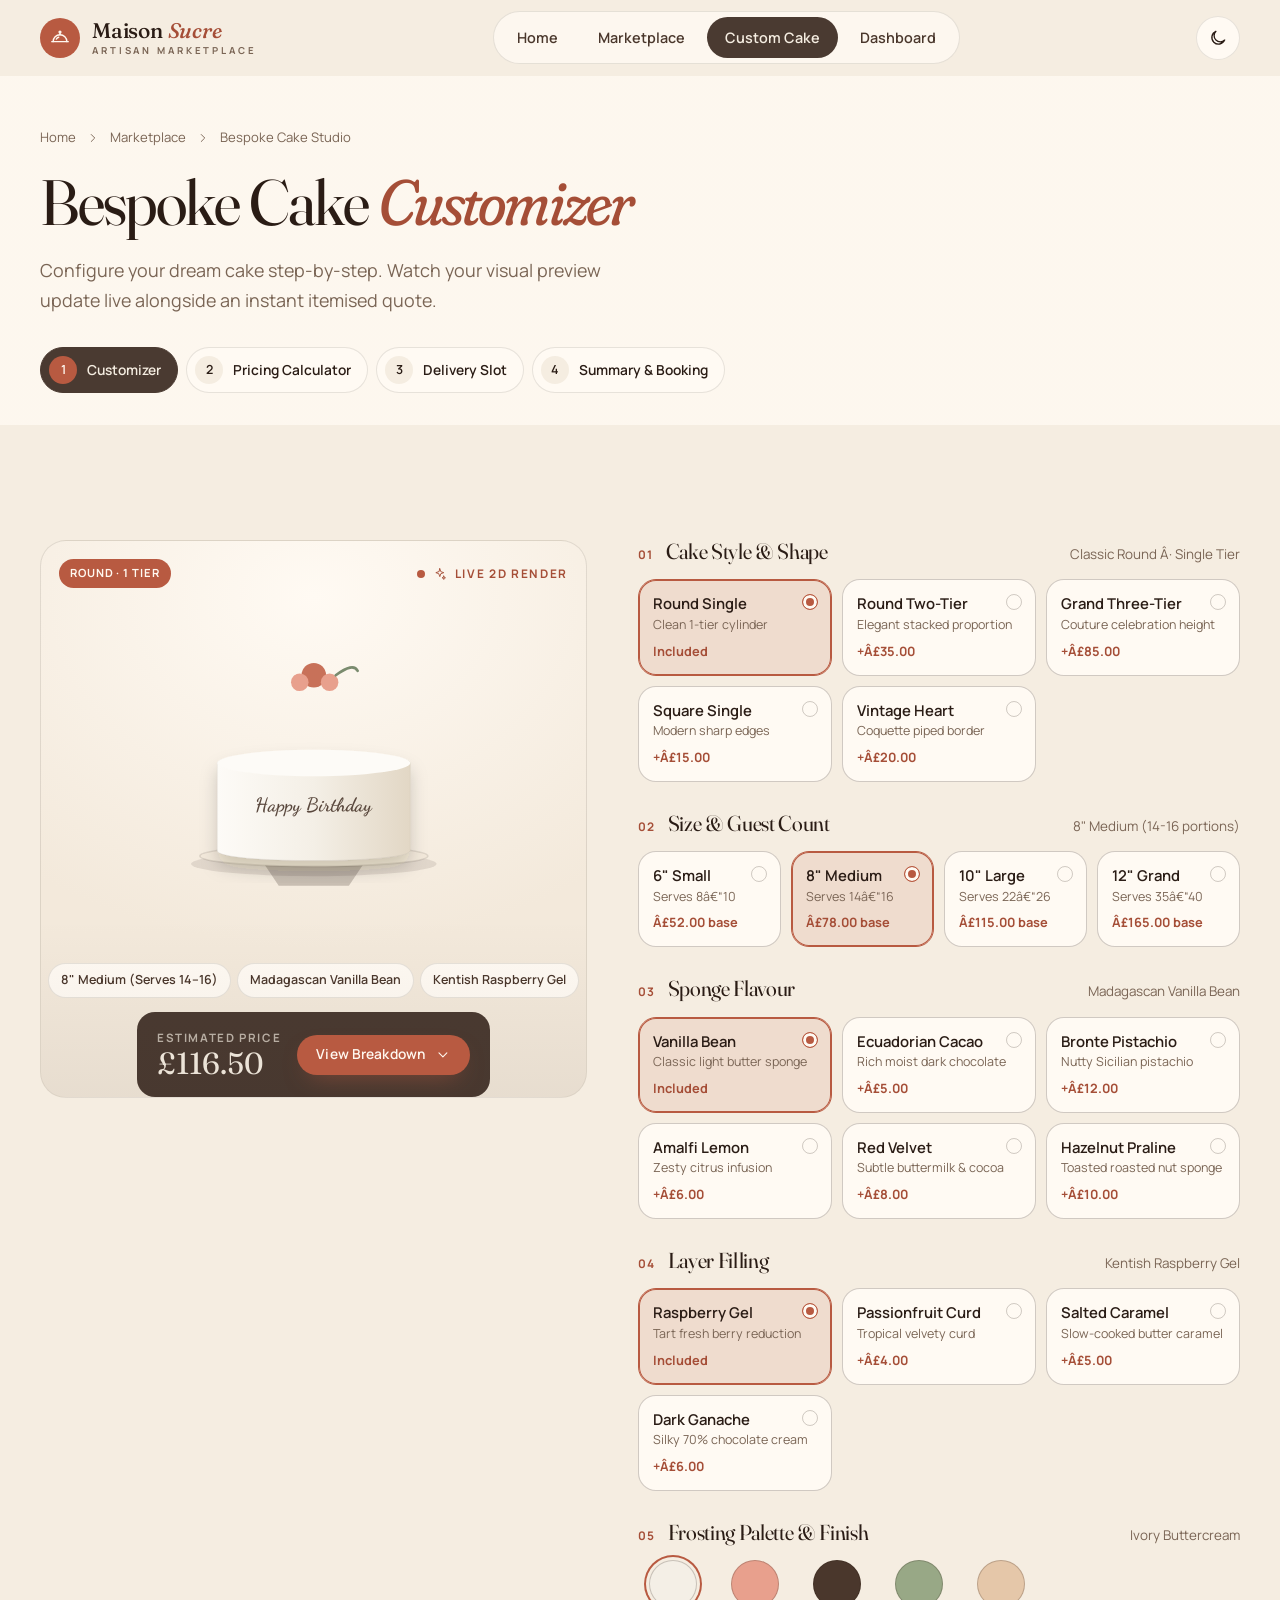
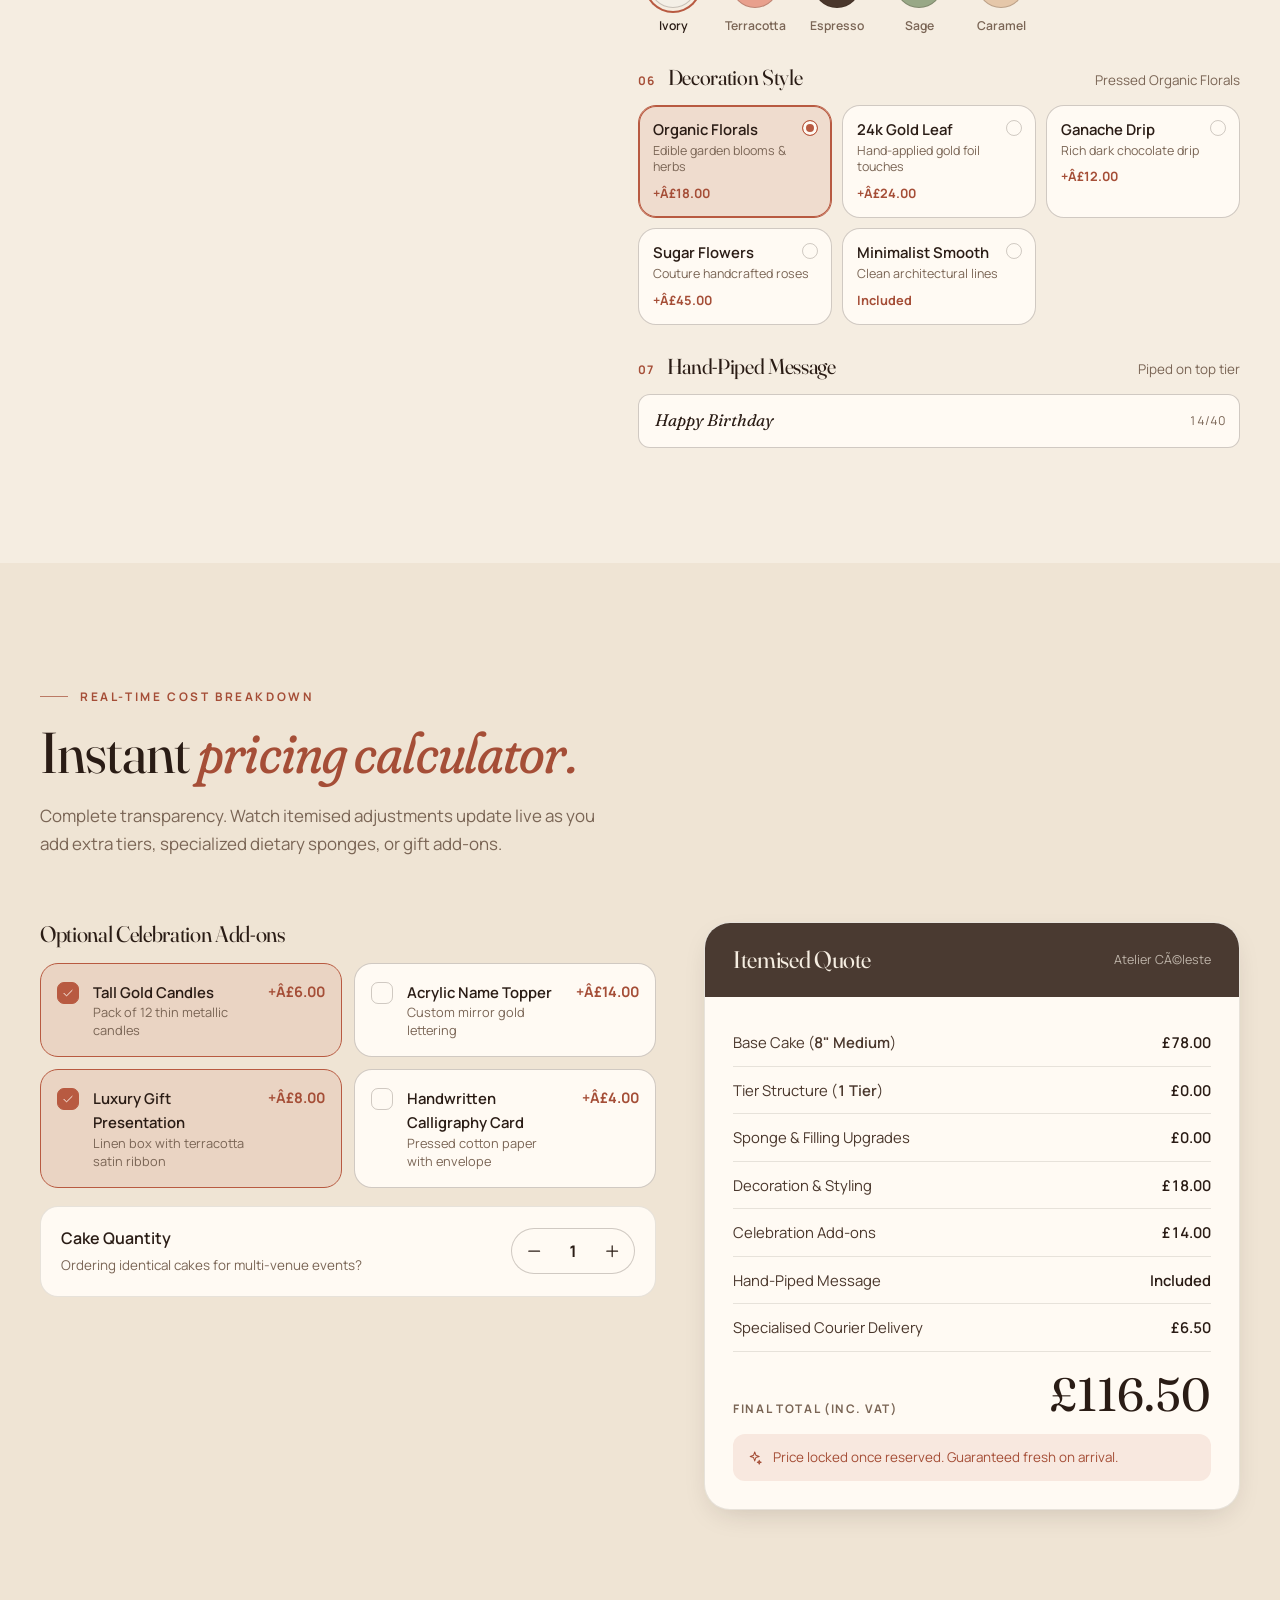
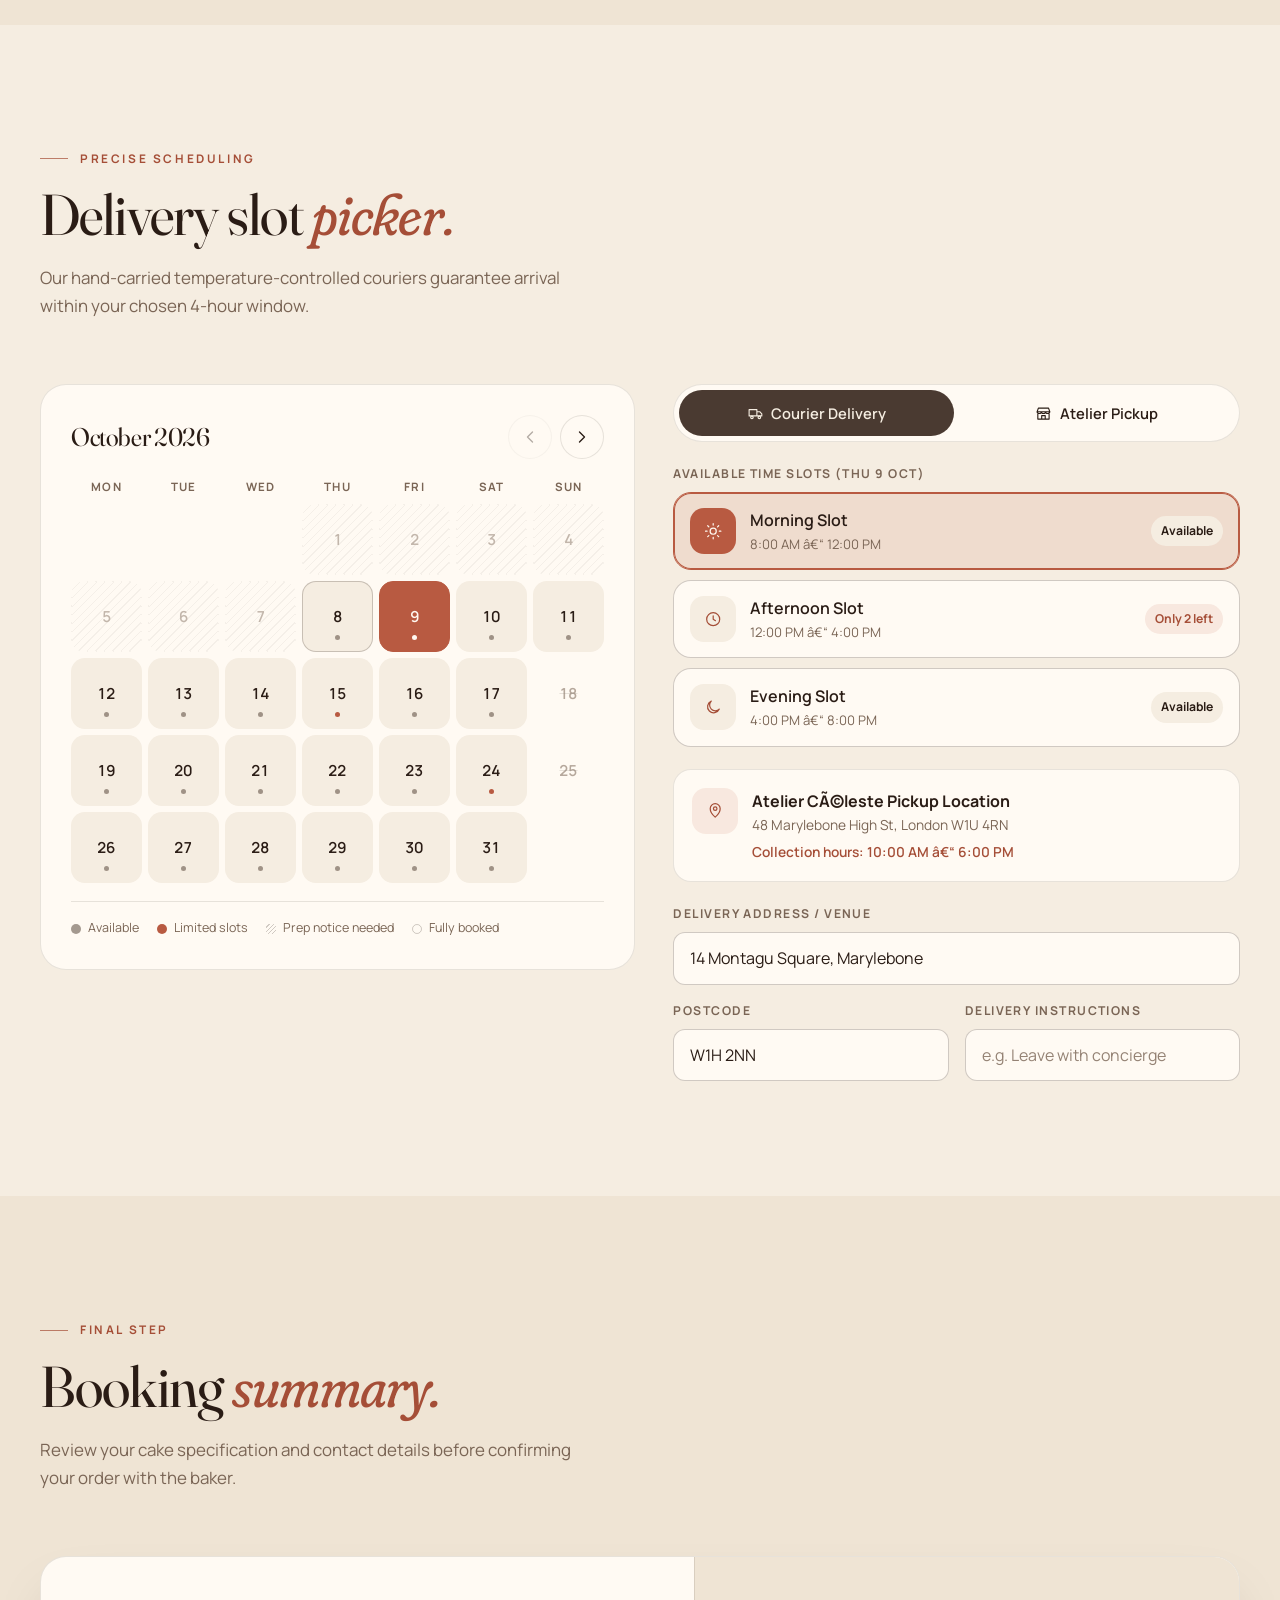
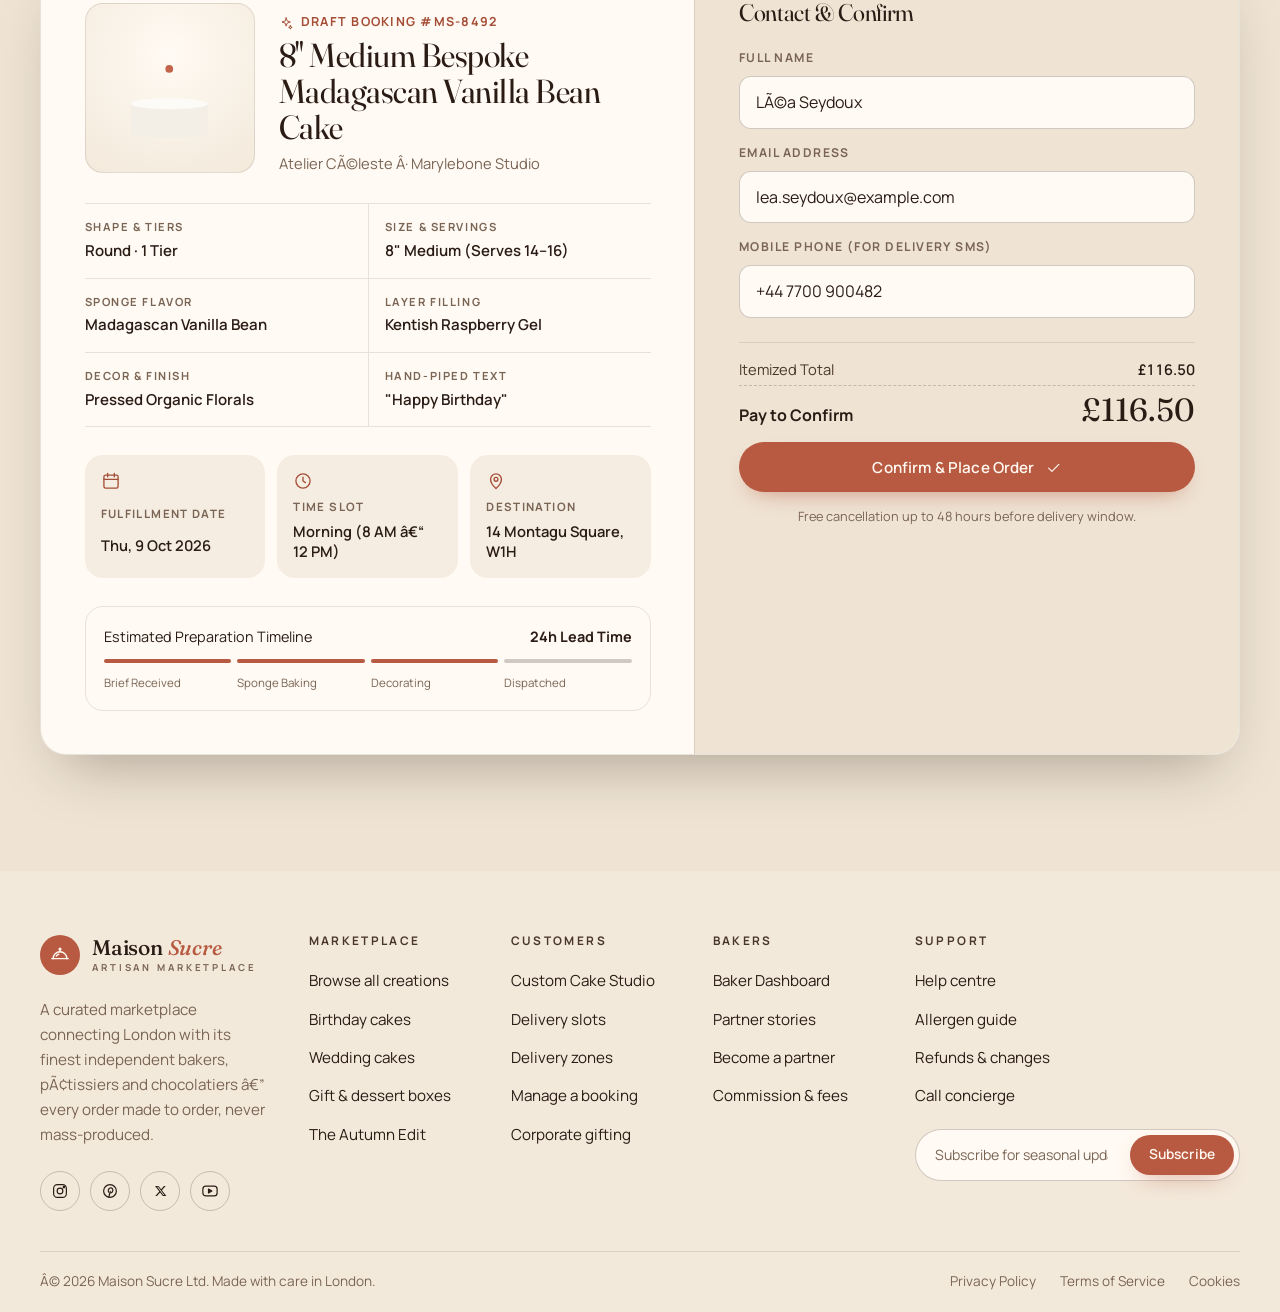
==== commit babb1448: "index" ====
--- a/custom-cake.html
+++ b/custom-cake.html
@@ -716,7 +716,21 @@
             <p>A curated marketplace connecting London with its finest independent bakers, pÃ¢tissiers and chocolatiers â€”
               every order made to order, never mass-produced.</p>
 
-          </div>
+<div class="socials">
+          <a href="https://instagram.com" target="_blank" rel="noopener" aria-label="Instagram"><svg class="i">
+              <use href="#i-instagram"></use>
+            </svg></a>
+          <a href="https://pinterest.com" target="_blank" rel="noopener" aria-label="Pinterest"><svg class="i">
+              <use href="#i-pinterest"></use>
+            </svg></a>
+          <a href="https://x.com" target="_blank" rel="noopener" aria-label="X"><svg class="i">
+              <use href="#i-x"></use>
+            </svg></a>
+          <a href="https://youtube.com" target="_blank" rel="noopener" aria-label="YouTube"><svg class="i">
+              <use href="#i-youtube"></use>
+            </svg></a>
+        </div>
+      </div>
         </div>
         <div class="footer-col">
           <h3>Marketplace</h3>
@@ -769,21 +783,7 @@
           <a href="#main">Terms of Service</a>
           <a href="#main">Cookies</a>
         </div>
-        <div class="socials">
-          <a href="https://instagram.com" target="_blank" rel="noopener" aria-label="Instagram"><svg class="i">
-              <use href="#i-instagram"></use>
-            </svg></a>
-          <a href="https://pinterest.com" target="_blank" rel="noopener" aria-label="Pinterest"><svg class="i">
-              <use href="#i-pinterest"></use>
-            </svg></a>
-          <a href="https://x.com" target="_blank" rel="noopener" aria-label="X"><svg class="i">
-              <use href="#i-x"></use>
-            </svg></a>
-          <a href="https://youtube.com" target="_blank" rel="noopener" aria-label="YouTube"><svg class="i">
-              <use href="#i-youtube"></use>
-            </svg></a>
-        </div>
-      </div>
+        </div>
       <div class="footer-wordmark" aria-hidden="true">Maison Sucre</div>
     </div>
   </footer>
@@ -798,3 +798,4 @@
   <script src="js/custom-cake.js"></script>
 </body>
 </html>
+
--- a/css/style.css
+++ b/css/style.css
@@ -319,7 +319,7 @@
 .footer-legal { display: flex; gap: 24px; flex-wrap: wrap; }
 .footer-legal a { color: var(--muted); }
 .footer-legal a:hover { color: var(--text); }
-.socials { display: flex; gap: 10px; }
+.socials { display: flex; gap: 10px; margin-top: 24px; }
 .socials a { width: 40px; height: 40px; border-radius: 50%; color: var(--text); display: grid; place-items: center; border: 1px solid var(--line-strong); transition: background-color .25s, color .25s, transform .3s var(--ease), border-color .25s; }
 .socials a:hover { background: var(--accent); border-color: var(--accent); color: var(--on-accent); transform: translateY(-3px); }
 .socials .i { width: 18px; height: 18px; }
@@ -541,7 +541,7 @@
 /* ==========================================================================
    SHARED PAGE HERO (Marketplace + Custom)
    ========================================================================== */
-.page-hero { padding-top: clamp(28px, 4vw, 56px); padding-bottom: clamp(48px, 6vw, 80px); background-image: linear-gradient(var(--surface-glass), var(--surface-glass)), url('../https://images.unsplash.com/photo-1588195538326-c5b1e9f80a1b?auto=format&fit=crop&w=800&q=80'); background-size: cover; background-position: center; }
+.page-hero { padding-top: clamp(28px, 4vw, 56px); padding-bottom: clamp(48px, 6vw, 80px); background-image: linear-gradient(var(--surface-glass), var(--surface-glass)), url('https://images.unsplash.com/photo-1588195538326-c5b1e9f80a1b?auto=format&fit=crop&w=800&q=80'); background-size: cover; background-position: center; }
 .crumbs { display: flex; gap: 10px; align-items: center; font-size: .82rem; color: var(--muted); }
 .crumbs a:hover { color: var(--text); }
 .crumbs .i { width: 14px; height: 14px; }
@@ -679,7 +679,7 @@
 .bp-change button.is-active { border-color: #FBF4EA; opacity: 1; }
 .bp-change img { position: static; width: 100%; height: 100%; object-fit: cover; }
 
-.panel { background: var(--surface); border: 1px solid var(--line); border-radius: var(--r-lg); padding: clamp(20px, 3vw, 36px); }
+.panel { background: var(--surface); color: var(--text); border: 1px solid var(--line); border-radius: var(--r-lg); padding: clamp(20px, 3vw, 36px); }
 .panel-head { display: flex; justify-content: space-between; align-items: center; gap: 16px; margin-bottom: 24px; flex-wrap: wrap; }
 .panel-head h3 { font-size: clamp(1.5rem, 2.4vw, 1.9rem); }
 .panel-step { font-size: .76rem; font-weight: 700; letter-spacing: .14em; text-transform: uppercase; color: var(--muted); }
